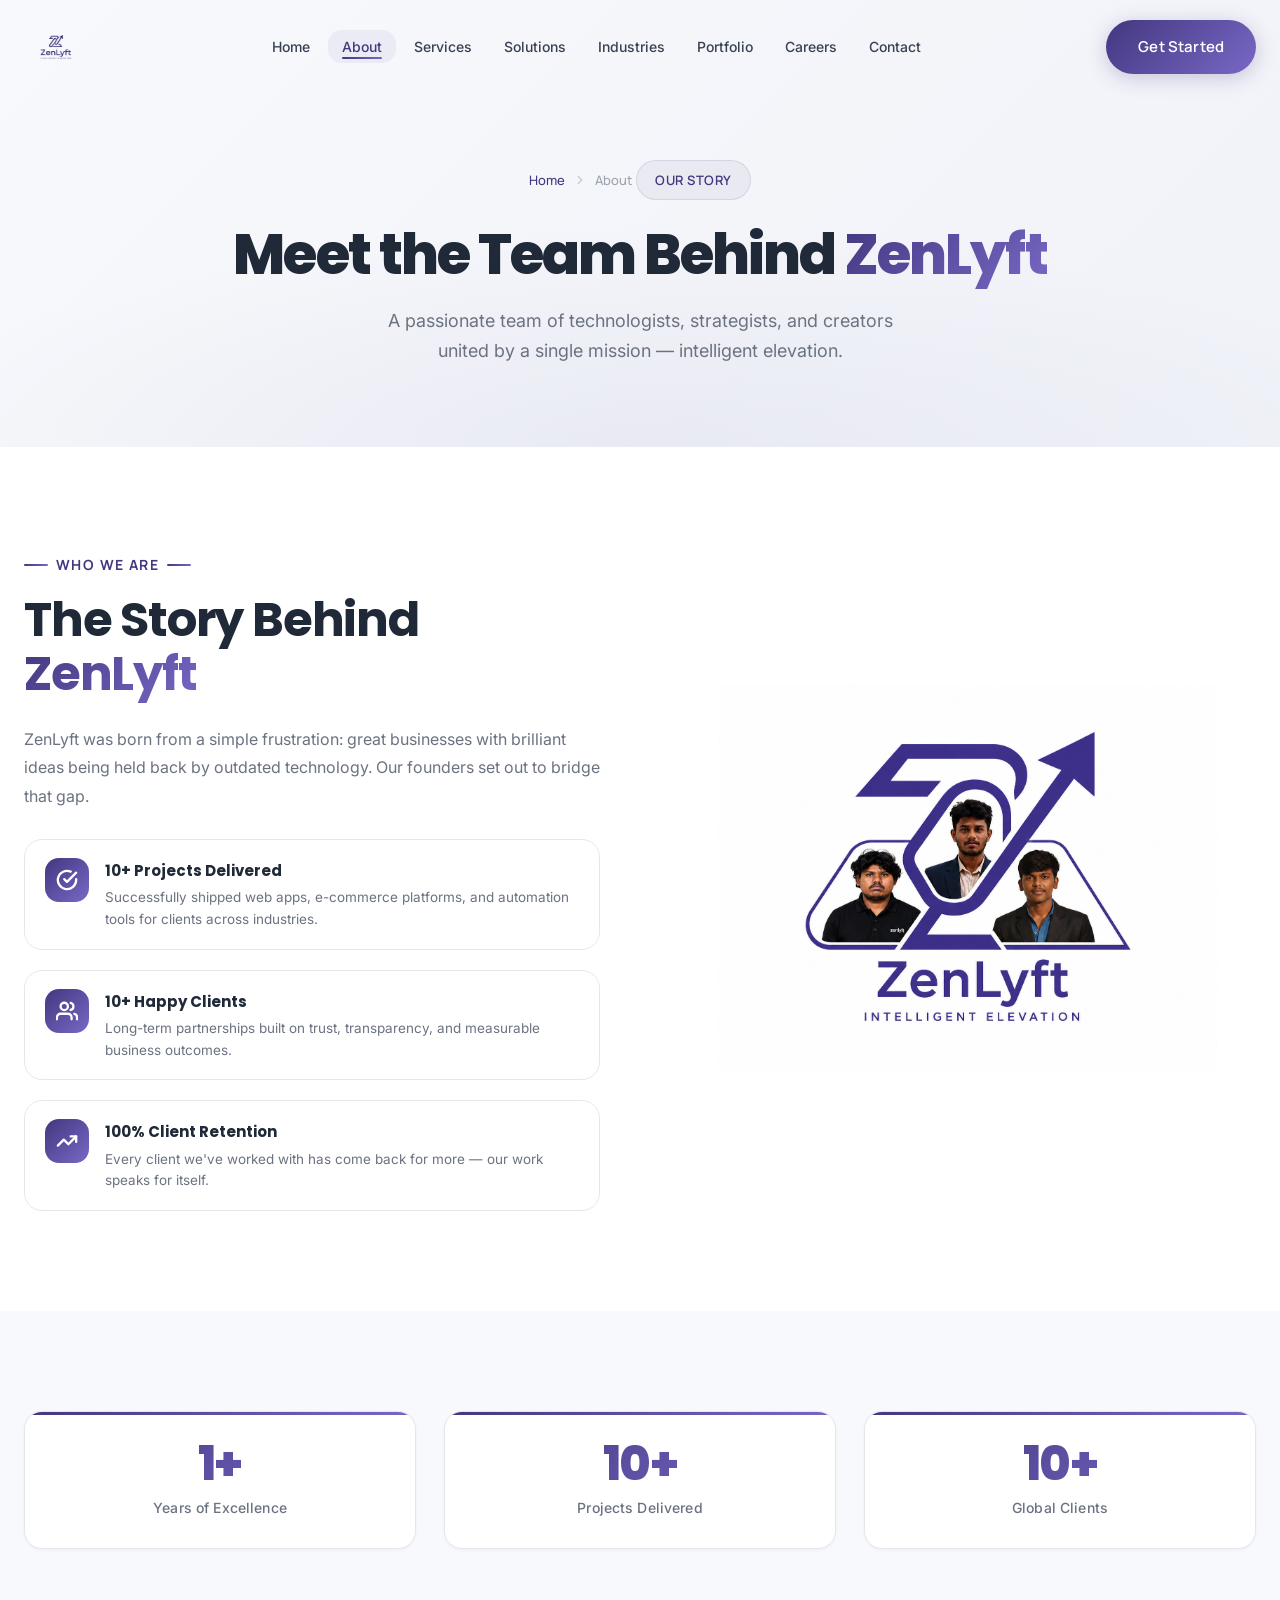
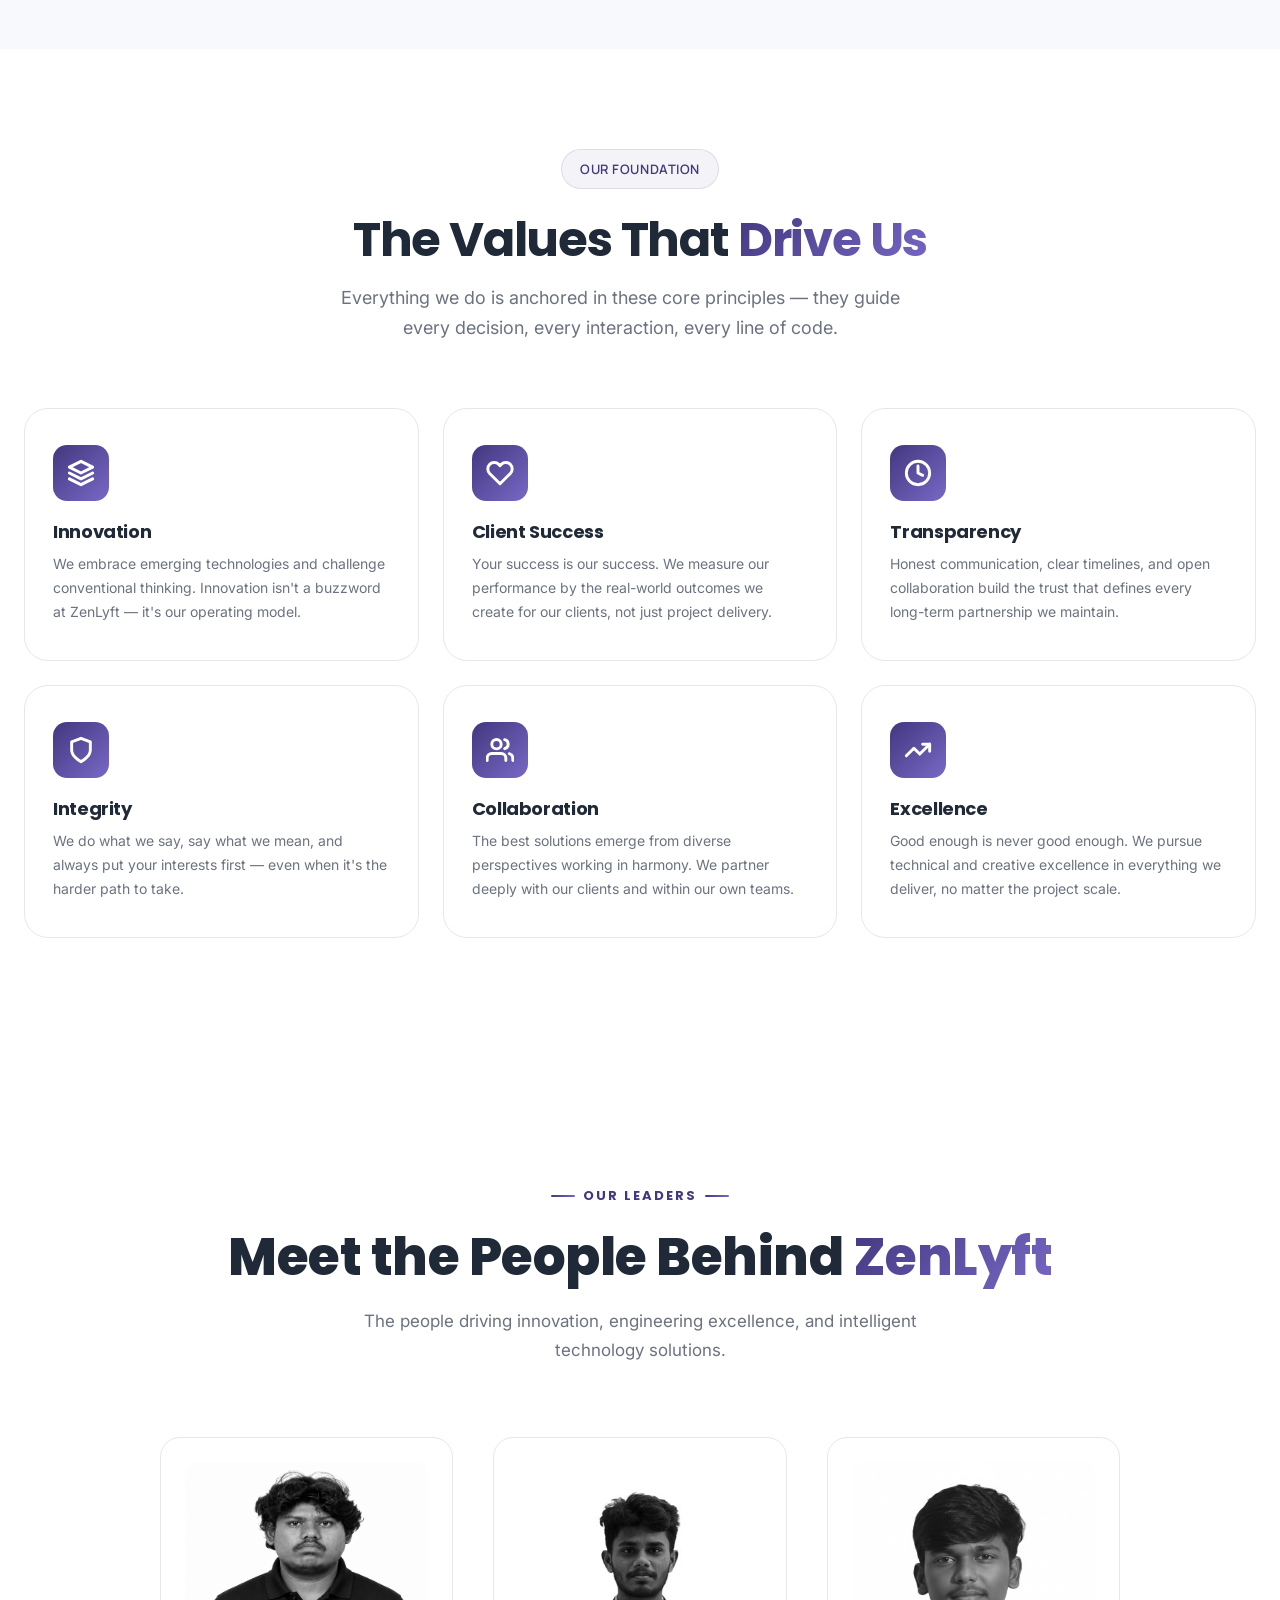
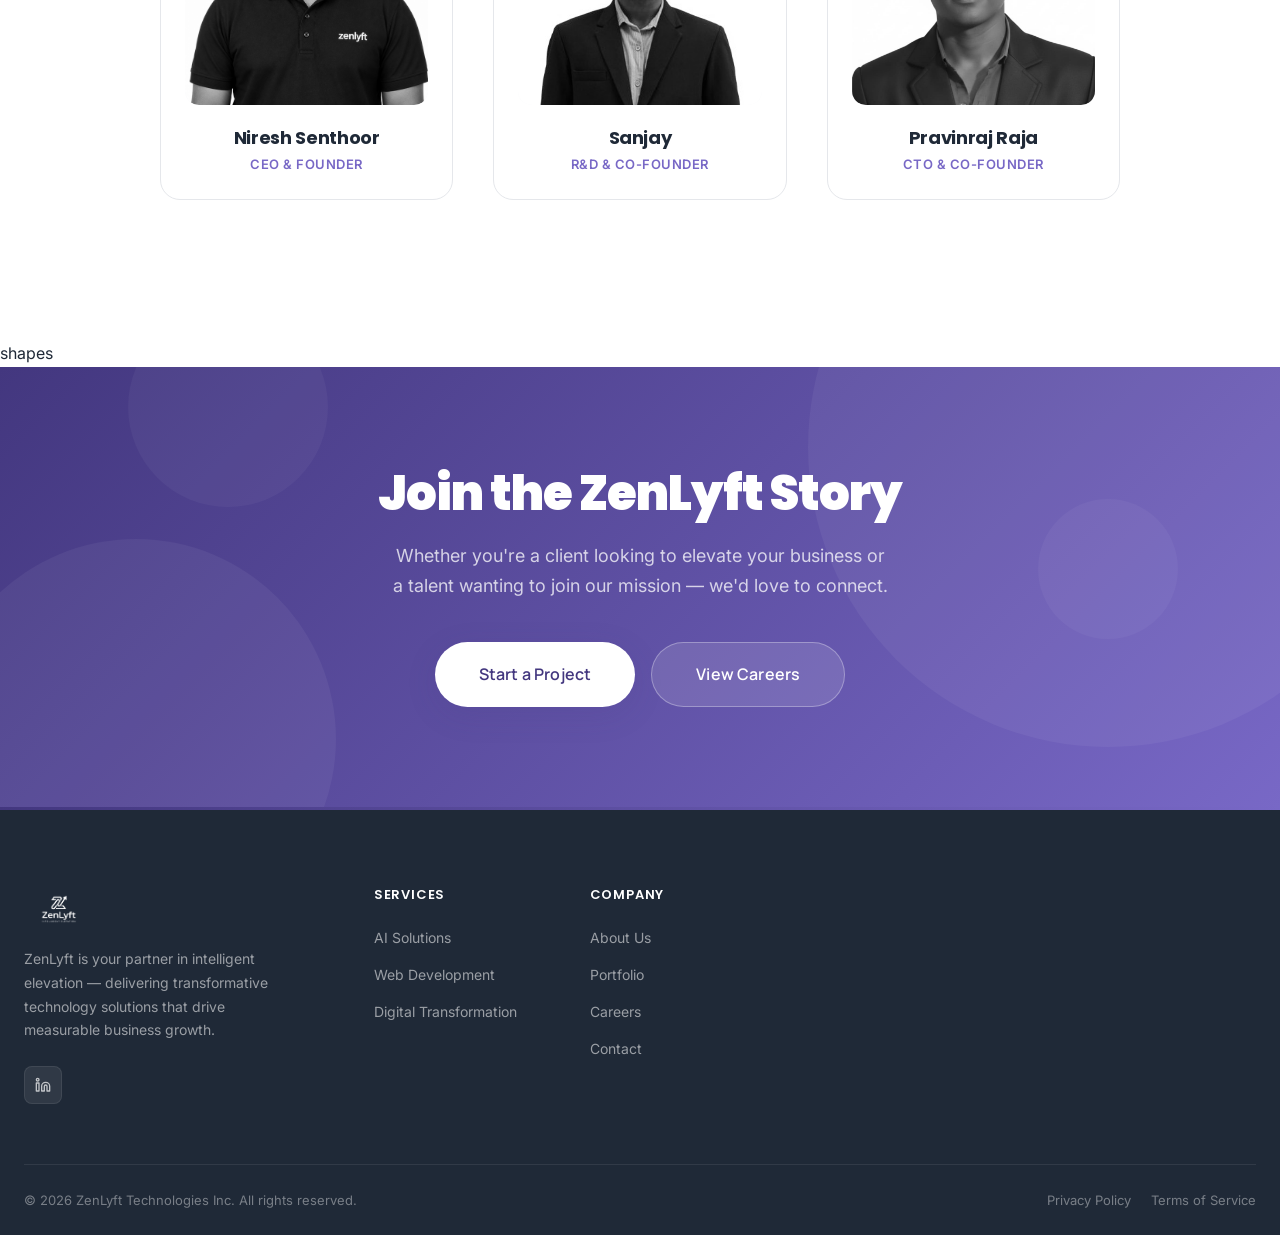
==== about.html @ d51c849a "Add files via upload" ====
<!DOCTYPE html>
<html lang="en">
<head>
  <meta charset="UTF-8" />
  <meta name="viewport" content="width=device-width, initial-scale=1.0" />
  <meta name="description" content="Learn about ZenLyft – our story, mission, vision, values, and the experienced team driving intelligent technology elevation for businesses worldwide." />
  <title>About ZenLyft – Our Story, Mission & Team | Intelligent Elevation</title>
  <link rel="icon" href="assets/logo/zenlyft-logo.png" type="image/png" />
  <link rel="stylesheet" href="css/style.css" />
  <link rel="stylesheet" href="css/animations.css" />
  <link rel="stylesheet" href="css/responsive.css" />
  <style>
    /* --- Leadership Section --- */
    .leadership-section { padding:140px 0; background:#fff; overflow:hidden; }
    .leadership-container { max-width:1400px; margin:0 auto; padding:0 24px; }
    .leadership-header { text-align:center; margin-bottom:72px; }
    .leadership-label { display:inline-flex; align-items:center; gap:8px; font-size:13px; font-weight:700; color:var(--primary); text-transform:uppercase; letter-spacing:2px; margin-bottom:20px; font-family:var(--font-heading); }
    .leadership-label::before,.leadership-label::after { content:''; width:24px; height:1.5px; background:var(--gradient-primary); border-radius:2px; }
    .leadership-title { font-family:var(--font-heading); font-size:clamp(32px,5vw,52px); font-weight:800; color:var(--text-dark); line-height:1.15; margin-bottom:20px; letter-spacing:-0.5px; }
    .leadership-title .gradient-text { background:var(--gradient-primary); -webkit-background-clip:text; -webkit-text-fill-color:transparent; background-clip:text; }
    .leadership-desc { font-size:17px; color:var(--text-light); max-width:580px; margin:0 auto; line-height:1.7; }
    .leaders-grid { display:grid; grid-template-columns:repeat(3,1fr); gap:40px; max-width:960px; margin:0 auto; }
    .leader-card { position:relative; background:#fff; border:1px solid var(--border); border-radius:20px; padding:24px; text-decoration:none; color:inherit; display:block; transition:all 0.35s cubic-bezier(0.25,0.46,0.45,0.94); cursor:pointer; overflow:hidden; opacity:0; transform:translateY(30px); }
    .leader-card.revealed { opacity:1; transform:translateY(0); }
    .leader-card::before { content:''; position:absolute; inset:0; border-radius:20px; background:linear-gradient(135deg,rgba(67,55,127,0.03),rgba(120,104,198,0.03)); opacity:0; transition:opacity 0.35s ease; pointer-events:none; }
    .leader-card:hover { transform:translateY(-8px); border-color:var(--primary); box-shadow:0 8px 32px rgba(67,55,127,0.18); }
    .leader-card:hover::before { opacity:1; }
    .leader-card:focus-visible { outline:2px solid var(--primary); outline-offset:3px; }
    .leader-img-wrap { position:relative; width:100%; aspect-ratio:1; border-radius:14px; overflow:hidden; margin-bottom:20px; background:var(--bg-light); }
    .leader-img { width:100%; height:100%; object-fit:cover; transition:all 0.5s cubic-bezier(0.25,0.46,0.45,0.94); transform:scale(1); opacity:0; filter:grayscale(100%); }
    .leader-card.revealed .leader-img { opacity:1; transform:scale(1); }
    .leader-card:hover .leader-img { transform:scale(1.05); filter:grayscale(0%); }
    .leader-img-wrap.loading::after { content:''; position:absolute; inset:0; background:linear-gradient(90deg,var(--bg-light) 25%,#e8e8f0 50%,var(--bg-light) 75%); background-size:200% 100%; animation:skeleton-shimmer 1.5s infinite; border-radius:14px; }
    @keyframes skeleton-shimmer { 0%{background-position:200% 0;} 100%{background-position:-200% 0;} }
    .leader-img-wrap.loaded::after { display:none; }
    .leader-img-overlay { position:absolute; inset:0; background:linear-gradient(to top,rgba(67,55,127,0.85) 0%,rgba(67,55,127,0.3) 40%,transparent 100%); display:flex; flex-direction:column; align-items:center; justify-content:flex-end; padding:20px; opacity:0; transition:opacity 0.4s ease; border-radius:14px; pointer-events:none; }
    .leader-card:hover .leader-img-overlay { opacity:1; }
    .overlay-text { color:#fff; font-size:13px; font-weight:600; margin-bottom:6px; transform:translateY(8px); transition:transform 0.4s ease; display:flex; align-items:center; gap:6px; }
    .overlay-linkedin { display:flex; align-items:center; gap:6px; color:rgba(255,255,255,0.9); font-size:12px; font-weight:500; transform:translateY(8px); transition:transform 0.4s ease 0.05s; }
    .overlay-linkedin svg { width:16px; height:16px; }
    .leader-card:hover .overlay-text,.leader-card:hover .overlay-linkedin { transform:translateY(0); }
    .leader-info { text-align:center; position:relative; z-index:1; }
    .leader-name { font-family:var(--font-heading); font-size:18px; font-weight:700; color:var(--text-dark); margin-bottom:4px; position:relative; display:inline-block; transition:color 0.35s ease; }
    .leader-name::after { content:''; position:absolute; bottom:-2px; left:50%; transform:translateX(-50%); width:0; height:2px; background:var(--gradient-primary); border-radius:2px; transition:width 0.35s ease; }
    .leader-card:hover .leader-name { color:var(--primary); }
    .leader-card:hover .leader-name::after { width:100%; }
    .leader-position { font-size:13px; font-weight:600; color:var(--accent); margin-bottom:0; text-transform:uppercase; letter-spacing:0.5px; }
    @media(max-width:1024px){ .leadership-section{padding:100px 0;} .leaders-grid{grid-template-columns:repeat(2,1fr); gap:32px;} }
    @media(max-width:640px){ .leadership-section{padding:80px 0;} .leadership-header{margin-bottom:48px;} .leaders-grid{grid-template-columns:1fr; max-width:340px; margin:0 auto; gap:28px;} .leader-card{padding:20px;} .leader-name{font-size:17px;} }
    .values-grid { display:grid; grid-template-columns:repeat(3,1fr); gap:24px; }
    .value-card { background:var(--bg-white); border:1px solid var(--border); border-radius:var(--radius-xl); padding:36px 28px; transition:all var(--transition-base); position:relative; overflow:hidden; }
    .value-card::after { content:''; position:absolute; inset:0; background:var(--gradient-card); opacity:0; transition:opacity var(--transition-base); }
    .value-card:hover { box-shadow:var(--shadow-lg); border-color:rgba(61,58,140,0.15); }
    .value-card:hover::after { opacity:1; }
    .value-icon { width:56px; height:56px; border-radius:var(--radius-md); background:var(--gradient-primary); display:flex; align-items:center; justify-content:center; margin-bottom:20px; position:relative; z-index:1; }
    .value-icon svg { width:28px; height:28px; color:#fff; }
    .value-title { font-family:var(--font-heading); font-size:18px; font-weight:700; color:var(--text-dark); margin-bottom:10px; position:relative; z-index:1; }
    .value-desc { font-size:14px; color:var(--text-light); line-height:1.7; position:relative; z-index:1; }
    @media(max-width:1023px){ .values-grid{grid-template-columns:repeat(2,1fr);} }
    @media(max-width:767px){ .values-grid{grid-template-columns:1fr;} }
    .achievements-list { display:flex; flex-direction:column; gap:20px; margin-top:28px; }
    .achievement-item { display:flex; gap:16px; align-items:flex-start; padding:18px 20px; background:var(--bg-white); border:1px solid var(--border); border-radius:var(--radius-lg); transition:all var(--transition-base); }
    .achievement-item:hover { box-shadow:var(--shadow-md); border-color:rgba(67,55,127,0.12); transform:translateY(-2px); }
    .achievement-icon { width:44px; height:44px; min-width:44px; border-radius:var(--radius-md); background:var(--gradient-primary); display:flex; align-items:center; justify-content:center; }
    .achievement-icon svg { width:22px; height:22px; color:#fff; }
    .achievement-item strong { display:block; font-family:var(--font-heading); font-size:15px; font-weight:700; color:var(--text-dark); margin-bottom:4px; }
    .achievement-item p { font-size:13.5px; color:var(--text-light); line-height:1.6; margin:0; }
  </style>
</head>
<body>
<div class="cursor-glow" aria-hidden="true"></div>
<div id="scroll-progress" aria-hidden="true"></div>
<div id="loader" role="status" aria-label="Loading">
  <img src="assets/logo/zenlyft-logo.png" alt="ZenLyft" class="loader-logo" />
  <div class="loader-bar"><div class="loader-progress"></div></div>
</div>

<!-- Navbar -->
<nav class="navbar" role="navigation" aria-label="Main navigation">
  <div class="container">
    <div class="nav-inner">
      <a href="index.html" class="nav-logo"><img src="assets/logo/zenlyft-logo.png" alt="ZenLyft Logo" /></a>
      <ul class="nav-links">
        <li><a href="index.html">Home</a></li>
        <li><a href="about.html" class="active" aria-current="page">About</a></li>
        <li><a href="services.html">Services</a></li>
        <li><a href="solutions.html">Solutions</a></li>
        <li><a href="industries.html">Industries</a></li>
        <li><a href="portfolio.html">Portfolio</a></li>
        <li><a href="careers.html">Careers</a></li>
        <li><a href="contact.html">Contact</a></li>
      </ul>
      <div class="nav-actions">
        <a href="contact.html" class="btn btn-primary btn-magnetic">Get Started</a>
        <button class="nav-toggle" aria-label="Toggle menu"><span></span><span></span><span></span></button>
      </div>
    </div>
  </div>
</nav>
<div class="nav-overlay"></div>
<nav class="nav-mobile-menu" id="mobile-menu">
  <a href="index.html" class="nav-mobile-link">Home</a>
  <a href="about.html" class="nav-mobile-link active">About</a>
  <a href="services.html" class="nav-mobile-link">Services</a>
  <a href="solutions.html" class="nav-mobile-link">Solutions</a>
  <a href="industries.html" class="nav-mobile-link">Industries</a>
  <a href="portfolio.html" class="nav-mobile-link">Portfolio</a>
  <a href="careers.html" class="nav-mobile-link">Careers</a>
  <a href="contact.html" class="nav-mobile-link">Contact</a>
  <a href="contact.html" class="btn btn-primary w-full nav-mobile-cta">Get Started</a>
</nav>

<!-- Page Hero -->
<section class="page-hero" aria-labelledby="about-hero-title">
  <div class="container">
    <div class="page-hero-content">
      <div class="breadcrumb">
        <a href="index.html">Home</a>
        <svg viewBox="0 0 24 24" fill="none" stroke="currentColor" stroke-width="2.5" stroke-linecap="round" stroke-linejoin="round"><polyline points="9 18 15 12 9 6"/></svg>
        About
      </div>
      <div class="badge reveal">Our Story</div>
      <h1 class="page-hero-title reveal" id="about-hero-title">
        Meet the Team Behind <span class="gradient-text">ZenLyft</span>
      </h1>
      <p class="page-hero-subtitle reveal">
        A passionate team of technologists, strategists, and creators united by a single mission — intelligent elevation.
      </p>
    </div>
  </div>
</section>

<!-- Our Story -->
<section class="section" aria-labelledby="story-title">
  <div class="container">
    <div class="about-grid">
      <div>
        <p class="about-label reveal">Who We Are</p>
        <h2 class="about-title reveal" id="story-title">
          The Story Behind <span class="gradient-text">ZenLyft</span>
        </h2>
        <p class="about-text reveal">ZenLyft was born from a simple frustration: great businesses with brilliant ideas being held back by outdated technology. Our founders set out to bridge that gap.</p>
        <div class="achievements-list reveal">
          <div class="achievement-item">
            <div class="achievement-icon"><svg viewBox="0 0 24 24" fill="none" stroke="currentColor" stroke-width="2.5" stroke-linecap="round" stroke-linejoin="round"><path d="M22 11.08V12a10 10 0 1 1-5.93-9.14"/><polyline points="22 4 12 14.01 9 11.01"/></svg></div>
            <div><strong>10+ Projects Delivered</strong><p>Successfully shipped web apps, e-commerce platforms, and automation tools for clients across industries.</p></div>
          </div>
          <div class="achievement-item">
            <div class="achievement-icon"><svg viewBox="0 0 24 24" fill="none" stroke="currentColor" stroke-width="2.5" stroke-linecap="round" stroke-linejoin="round"><path d="M17 21v-2a4 4 0 0 0-4-4H5a4 4 0 0 0-4 4v2"/><circle cx="9" cy="7" r="4"/><path d="M23 21v-2a4 4 0 0 0-3-3.87"/><path d="M16 3.13a4 4 0 0 1 0 7.75"/></svg></div>
            <div><strong>10+ Happy Clients</strong><p>Long-term partnerships built on trust, transparency, and measurable business outcomes.</p></div>
          </div>
          <div class="achievement-item">
            <div class="achievement-icon"><svg viewBox="0 0 24 24" fill="none" stroke="currentColor" stroke-width="2.5" stroke-linecap="round" stroke-linejoin="round"><polyline points="22 7 13.5 15.5 8.5 10.5 2 17"/><polyline points="16 7 22 7 22 13"/></svg></div>
            <div><strong>100% Client Retention</strong><p>Every client we've worked with has come back for more — our work speaks for itself.</p></div>
          </div>
        </div>
      </div>
      <div class="reveal-right">
        <div class="about-illustration">
          <div style="position:relative;z-index:1;display:flex;flex-direction:columnn;align-items:center;justify-content:center;height:100%;gap:20px;">
            <img src="./assets/logo/image.png" alt="ZenLyft Logo" style="max-width:500px;height:auto;" />
          </div>
        </div>
      </div>
    </div>
  </div>
</section>

<!-- Stats -->
<section class="section section-alt" aria-label="Company statistics">
  <div class="container">
    <div style="display:grid;grid-template-columns:repeat(3,1fr);gap:28px;">
      <div class="stat-card reveal-zoom stagger-1">
        <span class="stat-number" data-counter="1" data-suffix="+">0+</span>
        <p class="stat-label">Years of Excellence</p>
      </div>
      <div class="stat-card reveal-zoom stagger-2">
        <span class="stat-number" data-counter="10" data-suffix="+">0+</span>
        <p class="stat-label">Projects Delivered</p>
      </div>
      <div class="stat-card reveal-zoom stagger-3">
        <span class="stat-number" data-counter="10" data-suffix="+">0+</span>
        <p class="stat-label">Global Clients</p>
      </div>
    </div>
  </div>
</section>

<!-- Values -->
<section class="section" aria-labelledby="values-title">
  <div class="container">
    <div class="section-header">
      <div class="badge reveal">Our Foundation</div>
      <h2 class="section-title reveal" id="values-title">
        The Values That <span class="gradient-text">Drive Us</span>
      </h2>
      <p class="section-subtitle reveal">Everything we do is anchored in these core principles — they guide every decision, every interaction, every line of code.</p>
    </div>
    <div class="values-grid">
      <div class="value-card reveal stagger-1">
        <div class="value-icon"><svg viewBox="0 0 24 24" fill="none" stroke="currentColor" stroke-width="2.5" stroke-linecap="round" stroke-linejoin="round"><path d="M12 2L2 7l10 5 10-5-10-5z"/><path d="M2 17l10 5 10-5"/><path d="M2 12l10 5 10-5"/></svg></div>
        <h3 class="value-title">Innovation</h3>
        <p class="value-desc">We embrace emerging technologies and challenge conventional thinking. Innovation isn't a buzzword at ZenLyft — it's our operating model.</p>
      </div>
      <div class="value-card reveal stagger-2">
        <div class="value-icon"><svg viewBox="0 0 24 24" fill="none" stroke="currentColor" stroke-width="2.5" stroke-linecap="round" stroke-linejoin="round"><path d="M20.84 4.61a5.5 5.5 0 0 0-7.78 0L12 5.67l-1.06-1.06a5.5 5.5 0 0 0-7.78 7.78l1.06 1.06L12 21.23l7.78-7.78 1.06-1.06a5.5 5.5 0 0 0 0-7.78z"/></svg></div>
        <h3 class="value-title">Client Success</h3>
        <p class="value-desc">Your success is our success. We measure our performance by the real-world outcomes we create for our clients, not just project delivery.</p>
      </div>
      <div class="value-card reveal stagger-3">
        <div class="value-icon"><svg viewBox="0 0 24 24" fill="none" stroke="currentColor" stroke-width="2.5" stroke-linecap="round" stroke-linejoin="round"><circle cx="12" cy="12" r="10"/><polyline points="12 6 12 12 16 14"/></svg></div>
        <h3 class="value-title">Transparency</h3>
        <p class="value-desc">Honest communication, clear timelines, and open collaboration build the trust that defines every long-term partnership we maintain.</p>
      </div>
      <div class="value-card reveal stagger-4">
        <div class="value-icon"><svg viewBox="0 0 24 24" fill="none" stroke="currentColor" stroke-width="2.5" stroke-linecap="round" stroke-linejoin="round"><path d="M12 22s8-4 8-10V5l-8-3-8 3v7c0 6 8 10 8 10z"/></svg></div>
        <h3 class="value-title">Integrity</h3>
        <p class="value-desc">We do what we say, say what we mean, and always put your interests first — even when it's the harder path to take.</p>
      </div>
      <div class="value-card reveal stagger-5">
        <div class="value-icon"><svg viewBox="0 0 24 24" fill="none" stroke="currentColor" stroke-width="2.5" stroke-linecap="round" stroke-linejoin="round"><path d="M17 21v-2a4 4 0 0 0-4-4H5a4 4 0 0 0-4 4v2"/><circle cx="9" cy="7" r="4"/><path d="M23 21v-2a4 4 0 0 0-3-3.87"/><path d="M16 3.13a4 4 0 0 1 0 7.75"/></svg></div>
        <h3 class="value-title">Collaboration</h3>
        <p class="value-desc">The best solutions emerge from diverse perspectives working in harmony. We partner deeply with our clients and within our own teams.</p>
      </div>
      <div class="value-card reveal stagger-6">
        <div class="value-icon"><svg viewBox="0 0 24 24" fill="none" stroke="currentColor" stroke-width="2.5" stroke-linecap="round" stroke-linejoin="round"><polyline points="22 7 13.5 15.5 8.5 10.5 2 17"/><polyline points="16 7 22 7 22 13"/></svg></div>
        <h3 class="value-title">Excellence</h3>
        <p class="value-desc">Good enough is never good enough. We pursue technical and creative excellence in everything we deliver, no matter the project scale.</p>
      </div>
    </div>
  </div>
</section>

<!-- Leadership -->
<section class="leadership-section" aria-labelledby="leadership-title">
  <div class="leadership-container">
    <div class="leadership-header">
      <p class="leadership-label">Our Leaders</p>
      <h2 class="leadership-title" id="leadership-title">
        Meet the People Behind <span class="gradient-text">ZenLyft</span>
      </h2>
      <p class="leadership-desc">
        The people driving innovation, engineering excellence, and intelligent technology solutions.
      </p>
    </div>
    <div class="leaders-grid" id="leadersGrid"></div>
  </div>
</section>

<!-- CTA -->
shapes<section class="section cta-section" aria-labelledby="about-cta">
  <div class="cta-"><div class="cta-shape cta-shape-1"></div><div class="cta-shape cta-shape-2"></div></div>
  <div class="container">
    <div class="cta-content">
      <h2 class="cta-title reveal" id="about-cta">Join the ZenLyft Story</h2>
      <p class="cta-subtitle reveal">Whether you're a client looking to elevate your business or a talent wanting to join our mission — we'd love to connect.</p>
      <div style="display:flex;gap:16px;justify-content:center;flex-wrap:wrap;">
        <a href="contact.html" class="btn btn-white btn-lg btn-magnetic reveal">Start a Project</a>
        <a href="careers.html" class="btn btn-lg reveal" style="background:rgba(255,255,255,0.12);color:#fff;border:1.5px solid rgba(255,255,255,0.3);">View Careers</a>
      </div>
    </div>
  </div>
</section>

<!-- Footer -->
<footer class="footer">
  <div class="container">
    <div class="footer-grid">
      <div class="footer-brand">
        <img src="./assets/logo/zenlyft-logo.png" alt="ZenLyft" class="footer-logo-img" />
        <p>ZenLyft is your partner in intelligent elevation — delivering transformative technology solutions that drive measurable business growth.</p>
        <div class="footer-social">
          <a href="#" class="social-link" aria-label="LinkedIn"><svg viewBox="0 0 24 24" fill="none" stroke="currentColor" stroke-width="2" stroke-linecap="round" stroke-linejoin="round"><path d="M16 8a6 6 0 0 1 6 6v7h-4v-7a2 2 0 0 0-2-2 2 2 0 0 0-2 2v7h-4v-7a6 6 0 0 1 6-6z"/><rect x="2" y="9" width="4" height="12"/><circle cx="4" cy="4" r="2"/></svg></a>
        </div>
      </div>
      <div>
        <h4 class="footer-col-title">Services</h4>
        <ul class="footer-links">
          <li><a href="services.html#ai">AI Solutions</a></li>
          <li><a href="services.html#web">Web Development</a></li>
          <li><a href="services.html#transform">Digital Transformation</a></li>
        </ul>
      </div>
      <div>
        <h4 class="footer-col-title">Company</h4>
        <ul class="footer-links">
          <li><a href="about.html">About Us</a></li>
          <li><a href="portfolio.html">Portfolio</a></li>
          <li><a href="careers.html">Careers</a></li>
          <li><a href="contact.html">Contact</a></li>
        </ul>
      </div>
    </div>
    <div class="footer-bottom">
      <p class="footer-copy">© 2026 ZenLyft Technologies Inc. All rights reserved.</p>
      <div class="footer-bottom-links"><a href="#">Privacy Policy</a><a href="#">Terms of Service</a></div>
    </div>
  </div>
</footer>
<button id="back-to-top" aria-label="Back to top"><svg viewBox="0 0 24 24" fill="none" stroke="currentColor" stroke-width="2.5" stroke-linecap="round" stroke-linejoin="round"><polyline points="18 15 12 9 6 15"/></svg></button>
<script src="js/counters.js" defer></script>
<script src="js/animations.js" defer></script>
<script src="js/main.js" defer></script>
<script>
(function() {
  'use strict';
  var leaders = [
    { name:"Niresh Senthoor", position:"CEO & Founder", image:"./assets/logo/NireshSenthoor.jpeg", linkedin:"https://www.linkedin.com/in/niresh-senthoor/" },
    { name:"Sanjay", position:"R&D & Co-Founder", image:"./assets/logo/sanjay.jpeg", linkedin:"https://www.linkedin.com/in/sanjay-s-018-code/" },
    { name:"Pravinraj Raja", position:"CTO & Co-Founder", image:"./assets/logo/pravinraj.jpeg", linkedin:"https://www.linkedin.com/in/pravinrajraja/" }
  ];
  var linkedinSVG = '<svg viewBox="0 0 24 24" fill="none" stroke="currentColor" stroke-width="2" stroke-linecap="round" stroke-linejoin="round"><path d="M16 8a6 6 0 0 1 6 6v7h-4v-7a2 2 0 0 0-2-2 2 2 0 0 0-2 2v7h-4v-7a6 6 0 0 1 6-6z"/><rect x="2" y="9" width="4" height="12"/><circle cx="4" cy="4" r="2"/></svg>';
  var emailSVG = '<svg viewBox="0 0 24 24" fill="none" stroke="currentColor" stroke-width="2" stroke-linecap="round" stroke-linejoin="round"><path d="M4 4h16c1.1 0 2 .9 2 2v12c0 1.1-.9 2-2 2H4c-1.1 0-2-.9-2-2V6c0-1.1.9-2 2-2z"/><polyline points="22,6 12,13 2,6"/></svg>';
  var arrowSVG = '<svg viewBox="0 0 24 24" fill="none" stroke="currentColor" stroke-width="2.5" stroke-linecap="round" stroke-linejoin="round" width="14" height="14"><line x1="5" y1="12" x2="19" y2="12"/><polyline points="12 5 19 12 12 19"/></svg>';
  var grid = document.getElementById('leadersGrid');
  leaders.forEach(function(l, i) {
    var card = document.createElement('a');
    card.className = 'leader-card';
    card.href = l.linkedin;
    card.target = '_blank';
    card.rel = 'noopener noreferrer';
    card.setAttribute('aria-label', 'View ' + l.name + "'s LinkedIn profile");
    card.style.transitionDelay = (i * 100) + 'ms';
    card.innerHTML = '<div class="leader-img-wrap loading"><img class="leader-img" src="' + l.image + '" alt="' + l.name + ' - ' + l.position + '" loading="lazy" onload="this.parentElement.classList.remove(\'loading\');this.parentElement.classList.add(\'loaded\');" onerror="this.src=\'data:image/svg+xml,%3Csvg xmlns=%27http://www.w3.org/2000/svg%27 width=%27400%27 height=%27400%27 viewBox=%270 0 400 400%27%3E%3Crect width=%27400%27 height=%27400%27 fill=%27%23ECECEC%27/%3E%3Ctext x=%27200%27 y=%27210%27 text-anchor=%27middle%27 font-family=%27Arial%27 font-size=%2748%27 fill=%27%2343377F%27 font-weight=%27bold%27%3E' + l.name.charAt(0) + '%3C/text%3E%3C/svg%3E\';this.parentElement.classList.remove(\'loading\');this.parentElement.classList.add(\'loaded\');"/><div class="leader-img-overlay"><span class="overlay-text">View Profile ' + arrowSVG + '</span><span class="overlay-linkedin">' + linkedinSVG + ' LinkedIn</span></div></div><div class="leader-info"><h3 class="leader-name">' + l.name + '</h3><p class="leader-position">' + l.position + '</p></div>';
    grid.appendChild(card);
  });
  if ('IntersectionObserver' in window) {
    var obs = new IntersectionObserver(function(entries) {
      entries.forEach(function(e) { if (e.isIntersecting) { e.target.classList.add('revealed'); obs.unobserve(e.target); } });
    }, { threshold: 0.15, rootMargin: '0px 0px -40px 0px' });
    document.querySelectorAll('.leader-card').forEach(function(c) { obs.observe(c); });
  } else {
    document.querySelectorAll('.leader-card').forEach(function(c) { c.classList.add('revealed'); });
  }
  document.querySelectorAll('.leader-card').forEach(function(card) {
    card.addEventListener('mousemove', function(e) {
      var rect = this.getBoundingClientRect();
      var x = (e.clientX - rect.left) / rect.width - 0.5;
      var y = (e.clientY - rect.top) / rect.height - 0.5;
      var img = this.querySelector('.leader-img');
      if (img) img.style.transform = 'scale(1.05) translate(' + (x * 6) + 'px, ' + (y * 6) + 'px)';
    });
    card.addEventListener('mouseleave', function() {
      var img = this.querySelector('.leader-img');
      if (img) img.style.transform = 'scale(1)';
    });
  });
})();
</script>
</body>
</html>
---- css/style.css ----
/* ==============================================
   ZenLyft - Core Stylesheet
   Intelligent Elevation
   ============================================== */

/* --- Google Fonts Import --- */
@import url('https://fonts.googleapis.com/css2?family=Poppins:wght@300;400;500;600;700;800;900&family=Inter:wght@300;400;500;600;700&family=Manrope:wght@400;500;600;700;800&display=swap');

/* --- CSS Variables --- */
:root {
  /* Brand Colors */
  --primary: #43377F;
  --primary-hover: #5B4AA2;
  --primary-dark: #332A63;
  --primary-light: #5B4AA2;
  --secondary: #5B4AA2;
  --accent: #7868C6;
  --accent-light: #A99AE8;

  /* Backgrounds */
  --bg-white: #FFFFFF;
  --bg-light: #F8F9FC;
  --bg-lighter: #F0F2F8;
  --bg-card: #FAFBFD;

  /* Text */
  --text-dark: #1F2937;
  --text-medium: #374151;
  --text-light: #6B7280;
  --text-muted: #9CA3AF;

  /* Borders */
  --border: #E5E7EB;
  --border-light: #F3F4F6;

  /* Gradients */
  --gradient-primary: linear-gradient(135deg, #43377F 0%, #7868C6 100%);
  --gradient-secondary: linear-gradient(135deg, #5B4AA2 0%, #A99AE8 100%);
  --gradient-hero: linear-gradient(135deg, #43377F 0%, #5B4AA2 50%, #7868C6 100%);
  --gradient-subtle: linear-gradient(135deg, #F8F9FC 0%, #F0F2F8 100%);
  --gradient-card: linear-gradient(135deg, rgba(67,55,127,0.05) 0%, rgba(120,104,198,0.08) 100%);

  /* Shadows */
  --shadow-xs: 0 1px 3px rgba(67,55,127,0.06);
  --shadow-sm: 0 4px 16px rgba(67,55,127,0.08);
  --shadow-md: 0 8px 32px rgba(67,55,127,0.12);
  --shadow-lg: 0 16px 48px rgba(67,55,127,0.16);
  --shadow-xl: 0 24px 64px rgba(67,55,127,0.2);
  --shadow-glow: 0 0 30px rgba(120,104,198,0.25);
  --shadow-card-hover: 0 20px 60px rgba(67,55,127,0.18);

  /* Typography */
  --font-heading: 'Poppins', sans-serif;
  --font-body: 'Inter', sans-serif;
  --font-button: 'Manrope', sans-serif;

  /* Sizes - Premium SaaS Hierarchy */
  --hero-heading: clamp(48px, 6vw, 64px);
  --h1: clamp(40px, 5vw, 56px);
  --h2: clamp(36px, 4vw, 48px);
  --h3: clamp(28px, 3vw, 36px);
  --h4: clamp(22px, 2.5vw, 28px);
  --h5: 20px;
  --body-lg: 18px;
  --body: 16px;
  --body-sm: 14px;
  --caption: 12px;
  --label: 13px;

  /* Spacing */
  --section-py: 100px;
  --container-max: 1280px;
  --container-pad: 24px;

  /* Border Radius */
  --radius-sm: 8px;
  --radius-md: 14px;
  --radius-lg: 18px;
  --radius-xl: 24px;
  --radius-2xl: 32px;
  --radius-full: 9999px;

  /* Transitions */
  --transition-fast: 0.2s ease;
  --transition-base: 0.3s ease;
  --transition-slow: 0.5s ease;
  --transition-spring: 0.4s cubic-bezier(0.34, 1.56, 0.64, 1);

  /* Z-Index */
  --z-loader: 9999;
  --z-navbar: 1000;
  --z-modal: 500;
  --z-overlay: 400;
  --z-dropdown: 300;
}

/* --- Reset & Base --- */
*, *::before, *::after {
  box-sizing: border-box;
  margin: 0;
  padding: 0;
}

html {
  scroll-behavior: smooth;
  font-size: 16px;
  overflow-x: hidden;
}

body {
  font-family: var(--font-body);
  font-size: var(--body);
  color: var(--text-dark);
  background-color: var(--bg-white);
  line-height: 1.7;
  overflow-x: hidden;
  -webkit-font-smoothing: antialiased;
  -moz-osx-font-smoothing: grayscale;
}

img {
  max-width: 100%;
  height: auto;
  display: block;
}

a {
  text-decoration: none;
  color: inherit;
  transition: var(--transition-base);
}

ul, ol {
  list-style: none;
}

button {
  cursor: pointer;
  border: none;
  background: none;
  font-family: var(--font-button);
}

input, textarea, select {
  font-family: var(--font-body);
}

/* --- Loading Screen --- */
#loader {
  position: fixed;
  inset: 0;
  background: var(--bg-white);
  display: flex;
  align-items: center;
  justify-content: center;
  flex-direction: column;
  gap: 24px;
  z-index: var(--z-loader);
  transition: opacity 0.6s ease, visibility 0.6s ease;
}

#loader.hidden {
  opacity: 0;
  visibility: hidden;
  pointer-events: none;
}

.loader-logo {
  width: 120px;
  animation: loaderPulse 1.5s ease-in-out infinite;
}

.loader-bar {
  width: 200px;
  height: 3px;
  background: var(--border);
  border-radius: var(--radius-full);
  overflow: hidden;
}

.loader-progress {
  height: 100%;
  background: var(--gradient-primary);
  border-radius: var(--radius-full);
  animation: loaderFill 2s ease forwards;
}

/* --- Scroll Progress Bar --- */
#scroll-progress {
  position: fixed;
  top: 0;
  left: 0;
  height: 3px;
  background: var(--gradient-primary);
  z-index: calc(var(--z-navbar) + 1);
  transition: width 0.1s linear;
  border-radius: 0 var(--radius-full) var(--radius-full) 0;
  width: 0%;
}

/* --- Custom Cursor --- */
.cursor-glow {
  position: fixed;
  width: 300px;
  height: 300px;
  border-radius: 50%;
  background: radial-gradient(circle, rgba(124,111,224,0.08) 0%, transparent 70%);
  pointer-events: none;
  z-index: 0;
  transition: transform 0.1s ease;
  transform: translate(-50%, -50%);
}

/* --- Container --- */
.container {
  max-width: var(--container-max);
  margin: 0 auto;
  padding: 0 var(--container-pad);
}

/* --- Section Wrapper --- */
.section {
  padding: var(--section-py) 0;
  position: relative;
}

.section-alt {
  background: var(--bg-light);
}

.section-header {
  text-align: center;
  max-width: 640px;
  margin: 0 auto 64px;
}

/* --- Typography --- */
h1, h2, h3, h4, h5, h6 {
  font-family: var(--font-heading);
  font-weight: 700;
  line-height: 1.15;
  color: var(--text-dark);
  letter-spacing: -0.02em;
}

h1, .h1 {
  font-size: var(--h1);
  font-weight: 800;
  letter-spacing: -0.03em;
  line-height: 1.1;
}

h2, .h2 {
  font-size: var(--h2);
  font-weight: 700;
  letter-spacing: -0.025em;
  line-height: 1.12;
}

h3, .h3 {
  font-size: var(--h3);
  font-weight: 700;
  letter-spacing: -0.02em;
  line-height: 1.2;
}

h4, .h4 {
  font-size: var(--h4);
  font-weight: 600;
  letter-spacing: -0.01em;
  line-height: 1.3;
}

.hero-heading {
  font-size: var(--hero-heading);
  font-weight: 800;
  letter-spacing: -0.035em;
  line-height: 1.05;
}

.section-title {
  font-size: var(--h2);
  font-weight: 700;
  letter-spacing: -0.025em;
  margin-bottom: 16px;
  color: var(--text-dark);
  line-height: 1.12;
}

.section-subtitle {
  font-size: var(--body-lg);
  color: var(--text-light);
  font-weight: 400;
  line-height: 1.7;
  max-width: 600px;
}

.gradient-text {
  background: var(--gradient-primary);
  -webkit-background-clip: text;
  -webkit-text-fill-color: transparent;
  background-clip: text;
}

/* --- Badge --- */
.badge {
  display: inline-flex;
  align-items: center;
  gap: 8px;
  padding: 8px 18px;
  background: rgba(67,55,127,0.06);
  border: 1px solid rgba(67,55,127,0.12);
  border-radius: var(--radius-full);
  font-family: var(--font-button);
  font-size: var(--label);
  font-weight: 600;
  color: var(--primary);
  margin-bottom: 24px;
  letter-spacing: 0.04em;
  text-transform: uppercase;
}

.badge-dot {
  width: 6px;
  height: 6px;
  border-radius: 50%;
  background: var(--accent);
  animation: badgePulse 2s ease-in-out infinite;
}

/* --- Section Labels --- */
.section-label {
  display: inline-flex;
  align-items: center;
  gap: 8px;
  font-family: var(--font-button);
  font-size: var(--label);
  font-weight: 600;
  color: var(--primary);
  text-transform: uppercase;
  letter-spacing: 0.08em;
  margin-bottom: 16px;
}

.about-label {
  display: inline-flex;
  align-items: center;
  gap: 8px;
  font-family: var(--font-button);
  font-size: var(--label);
  font-weight: 600;
  color: var(--primary);
  text-transform: uppercase;
  letter-spacing: 0.08em;
  margin-bottom: 16px;
}

.about-label::before,
.about-label::after {
  content: '';
  width: 24px;
  height: 1.5px;
  background: var(--gradient-primary);
  border-radius: 2px;
}

/* --- Buttons --- */
.btn {
  display: inline-flex;
  align-items: center;
  justify-content: center;
  gap: 8px;
  padding: 14px 32px;
  border-radius: var(--radius-full);
  font-family: var(--font-button);
  font-size: 15px;
  font-weight: 600;
  letter-spacing: 0.01em;
  transition: all var(--transition-spring);
  position: relative;
  overflow: hidden;
  cursor: pointer;
  white-space: nowrap;
}

.btn::after {
  content: '';
  position: absolute;
  inset: 0;
  background: rgba(255,255,255,0);
  transition: background var(--transition-fast);
}

.btn:hover::after {
  background: rgba(255,255,255,0.08);
}

.btn-primary {
  background: var(--gradient-primary);
  color: #fff;
  box-shadow: 0 4px 20px rgba(67,55,127,0.25);
}

.btn-primary:hover {
  background: linear-gradient(135deg, #5B4AA2 0%, #7868C6 100%);
  transform: translateY(-2px);
  box-shadow: 0 8px 32px rgba(67,55,127,0.35);
}

.btn-primary:active {
  transform: translateY(0);
}

.btn-outline {
  background: transparent;
  color: var(--primary);
  border: 2px solid var(--primary);
}

.btn-outline:hover {
  background: var(--primary);
  color: #fff;
  transform: translateY(-2px);
  box-shadow: var(--shadow-md);
}

.btn-ghost {
  background: rgba(61,58,140,0.06);
  color: var(--primary);
}

.btn-ghost:hover {
  background: rgba(61,58,140,0.12);
  transform: translateY(-2px);
}

.btn-white {
  background: #fff;
  color: var(--primary);
  box-shadow: var(--shadow-md);
}

.btn-white:hover {
  transform: translateY(-2px);
  box-shadow: var(--shadow-lg);
}

.btn-lg {
  padding: 18px 44px;
  font-size: 16px;
}

.btn-sm {
  padding: 10px 22px;
  font-size: 13px;
}

/* Ripple effect */
.btn-ripple {
  position: absolute;
  border-radius: 50%;
  background: rgba(255,255,255,0.3);
  transform: scale(0);
  animation: rippleEffect 0.6s linear;
  pointer-events: none;
}

/* --- Navbar --- */
.navbar {
  position: fixed;
  top: 0;
  left: 0;
  right: 0;
  z-index: var(--z-navbar);
  padding: 20px 0;
  transition: all var(--transition-base);
}

.navbar.scrolled {
  background: rgba(255,255,255,0.95);
  backdrop-filter: blur(20px);
  -webkit-backdrop-filter: blur(20px);
  box-shadow: var(--shadow-sm);
  padding: 12px 0;
}

.nav-inner {
  display: flex;
  align-items: center;
  justify-content: space-between;
  gap: 24px;
}

.nav-logo {
  display: flex;
  align-items: center;
  gap: 10px;
  text-decoration: none;
}

.nav-logo img {
  height: 40px;
  width: auto;
}

.nav-logo-text {
  font-family: var(--font-heading);
  font-weight: 800;
  font-size: 22px;
  color: var(--primary);
  letter-spacing: -0.5px;
}

.nav-links {
  display: flex;
  align-items: center;
  gap: 4px;
  list-style: none;
}

.nav-links a {
  position: relative;
  padding: 8px 14px;
  font-family: var(--font-body);
  font-size: var(--body-sm);
  font-weight: 500;
  color: var(--text-medium);
  border-radius: var(--radius-md);
  transition: all var(--transition-fast);
}

.nav-links a::after {
  content: '';
  position: absolute;
  bottom: 4px;
  left: 14px;
  right: 14px;
  height: 2px;
  background: var(--gradient-primary);
  border-radius: var(--radius-full);
  transform: scaleX(0);
  transition: transform var(--transition-base);
  transform-origin: center;
}

.nav-links a:hover,
.nav-links a.active {
  color: var(--primary);
  background: rgba(61,58,140,0.06);
}

.nav-links a:hover::after,
.nav-links a.active::after {
  transform: scaleX(1);
}

.nav-actions {
  display: flex;
  align-items: center;
  gap: 12px;
}

/* Mobile Menu Toggle */
.nav-toggle {
  display: none;
  flex-direction: column;
  gap: 5px;
  cursor: pointer;
  padding: 8px;
  border-radius: var(--radius-sm);
  transition: background var(--transition-fast);
}

.nav-toggle:hover {
  background: var(--bg-light);
}

.nav-toggle span {
  display: block;
  width: 24px;
  height: 2px;
  background: var(--text-dark);
  border-radius: var(--radius-full);
  transition: all var(--transition-base);
}

.nav-toggle.active span:nth-child(1) {
  transform: translateY(7px) rotate(45deg);
}

.nav-toggle.active span:nth-child(2) {
  opacity: 0;
  transform: scaleX(0);
}

.nav-toggle.active span:nth-child(3) {
  transform: translateY(-7px) rotate(-45deg);
}

/* Mobile Menu & Overlay (Hidden by default on desktop) */
.nav-mobile-menu {
  display: none;
}

.nav-overlay {
  position: fixed;
  inset: 0;
  background: rgba(26,26,46,0.4);
  backdrop-filter: blur(4px);
  -webkit-backdrop-filter: blur(4px);
  z-index: calc(var(--z-navbar) - 2);
  opacity: 0;
  pointer-events: none;
  transition: opacity var(--transition-base);
  display: none;
}

.nav-overlay.open {
  display: block;
  opacity: 1;
  pointer-events: all;
}

/* --- Hero Section --- */
.hero {
  min-height: 100vh;
  display: flex;
  align-items: center;
  padding: 120px 0 80px;
  position: relative;
  overflow: hidden;
  background: var(--bg-white);
}

.hero-bg {
  position: absolute;
  inset: 0;
  pointer-events: none;
  z-index: 0;
}

.hero-blob {
  position: absolute;
  border-radius: 50%;
  filter: blur(80px);
  opacity: 0.12;
}

.hero-blob-1 {
  width: 600px;
  height: 600px;
  background: var(--primary);
  top: -200px;
  right: -100px;
  animation: blobFloat 8s ease-in-out infinite;
}

.hero-blob-2 {
  width: 400px;
  height: 400px;
  background: var(--accent);
  bottom: -100px;
  left: -100px;
  animation: blobFloat 10s ease-in-out infinite reverse;
}

.hero-blob-3 {
  width: 300px;
  height: 300px;
  background: var(--secondary);
  top: 50%;
  left: 40%;
  animation: blobFloat 12s ease-in-out infinite;
}

#particles-canvas {
  position: absolute;
  inset: 0;
  z-index: 1;
  pointer-events: none;
}

.hero-content {
  position: relative;
  z-index: 2;
  display: grid;
  grid-template-columns: 1fr 1fr;
  gap: 80px;
  align-items: center;
}

.hero-left {
  max-width: 600px;
}

.hero-heading {
  font-size: var(--hero-heading);
  font-weight: 800;
  line-height: 1.05;
  letter-spacing: -0.035em;
  margin-bottom: 24px;
  color: var(--text-dark);
}

.hero-description {
  font-size: var(--body-lg);
  color: var(--text-light);
  margin-bottom: 40px;
  max-width: 520px;
  line-height: 1.7;
  font-weight: 400;
}

.hero-actions {
  display: flex;
  align-items: center;
  gap: 16px;
  flex-wrap: wrap;
}

.hero-stats {
  display: flex;
  gap: 40px;
  margin-top: 60px;
  padding-top: 40px;
  border-top: 1px solid var(--border);
}

.hero-stat-num {
  font-family: var(--font-heading);
  font-size: 28px;
  font-weight: 800;
  color: var(--primary);
  line-height: 1;
}

.hero-stat-label {
  font-size: var(--body-sm);
  color: var(--text-light);
  margin-top: 4px;
}

/* --- Hero Illustration --- */
.hero-right {
  position: relative;
  display: flex;
  align-items: center;
  justify-content: center;
}

.hero-illustration {
  position: relative;
  width: 100%;
  max-width: 520px;
  aspect-ratio: 1;
}

.hero-center-icon {
  position: absolute;
  top: 50%; left: 50%;
  transform: translate(-50%, -50%);
  width: 80px;
  height: 80px;
  background: #fff;
  border-radius: var(--radius-xl);
  display: flex;
  align-items: center;
  justify-content: center;
  box-shadow: var(--shadow-glow);
  z-index: 5;
  animation: heroIconFloat 4s ease-in-out infinite;
}

.hero-center-icon svg {
  width: 44px;
  height: 44px;
  color: var(--primary);
}

/* Floating Cards */
.hero-float-card {
  position: absolute;
  background: rgba(255,255,255,0.9);
  backdrop-filter: blur(20px);
  border: 1px solid var(--border);
  border-radius: var(--radius-lg);
  padding: 14px 18px;
  display: flex;
  align-items: center;
  gap: 10px;
  box-shadow: var(--shadow-md);
  z-index: 10;
  white-space: nowrap;
}

.hero-float-card-1 {
  top: 10%;
  right: -10%;
  animation: floatCard1 5s ease-in-out infinite;
}

.hero-float-card-2 {
  bottom: 20%;
  right: -8%;
  animation: floatCard2 6s ease-in-out infinite;
}

.hero-float-card-3 {
  bottom: 10%;
  left: -8%;
  animation: floatCard3 4.5s ease-in-out infinite;
}

.hero-float-card-4 {
  top: 18%;
  left: -12%;
  animation: floatCard1 7s ease-in-out infinite reverse;
}

.float-card-icon {
  width: 36px;
  height: 36px;
  border-radius: 10px;
  display: flex;
  align-items: center;
  justify-content: center;
  flex-shrink: 0;
}

.float-card-icon.purple { background: rgba(61,58,140,0.1); }
.float-card-icon.violet { background: rgba(124,111,224,0.1); }
.float-card-icon.green  { background: rgba(34,197,94,0.1); }
.float-card-icon.blue   { background: rgba(59,130,246,0.1); }

.float-card-icon svg {
  width: 20px; height: 20px;
}

.float-card-text strong {
  display: block;
  font-family: var(--font-heading);
  font-size: 13px;
  font-weight: 700;
  color: var(--text-dark);
  line-height: 1.2;
}

.float-card-text span {
  font-size: 11px;
  color: var(--text-light);
}

/* Network Nodes */
.hero-nodes {
  position: absolute;
  inset: 0;
  pointer-events: none;
}

.hero-node {
  position: absolute;
  width: 8px;
  height: 8px;
  border-radius: 50%;
  background: var(--accent);
  opacity: 0.5;
}

.hero-node::after {
  content: '';
  position: absolute;
  inset: -4px;
  border-radius: 50%;
  border: 1px solid var(--accent);
  opacity: 0.3;
  animation: nodePulse 2s ease-in-out infinite;
}

.hero-node:nth-child(1) { top: 20%; left: 15%; animation: nodeFloat 5s ease-in-out infinite; }
.hero-node:nth-child(2) { top: 45%; left: 85%; animation: nodeFloat 7s ease-in-out infinite reverse; }
.hero-node:nth-child(3) { top: 75%; left: 30%; animation: nodeFloat 6s ease-in-out infinite; }
.hero-node:nth-child(4) { top: 30%; left: 60%; animation: nodeFloat 8s ease-in-out infinite reverse; }
.hero-node:nth-child(5) { top: 80%; left: 70%; animation: nodeFloat 5.5s ease-in-out infinite; }

/* Node Lines SVG */
.hero-lines {
  position: absolute;
  inset: 0;
  width: 100%;
  height: 100%;
  pointer-events: none;
  opacity: 0.15;
}

/* --- About Section --- */
.about-grid {
  display: grid;
  grid-template-columns: 1fr 1fr;
  gap: 80px;
  align-items: center;
}

.about-label {
  font-family: var(--font-button);
  font-size: var(--body-sm);
  font-weight: 700;
  color: var(--primary);
  letter-spacing: 0.1em;
  text-transform: uppercase;
  margin-bottom: 16px;
}

.about-title {
  font-size: var(--h2);
  font-weight: 700;
  letter-spacing: -0.025em;
  margin-bottom: 24px;
  line-height: 1.12;
}

.about-text {
  color: var(--text-light);
  margin-bottom: 16px;
  line-height: 1.8;
  font-size: var(--body);
}

.about-values {
  display: flex;
  flex-direction: column;
  gap: 16px;
  margin-top: 32px;
}

.about-value-item {
  display: flex;
  align-items: flex-start;
  gap: 16px;
  padding: 16px;
  background: var(--bg-light);
  border-radius: var(--radius-md);
  border: 1px solid var(--border);
  transition: all var(--transition-base);
}

.about-value-item:hover {
  background: rgba(61,58,140,0.04);
  border-color: rgba(61,58,140,0.15);
  transform: translateX(4px);
}

.about-value-icon {
  width: 40px;
  height: 40px;
  border-radius: var(--radius-sm);
  background: var(--gradient-primary);
  display: flex;
  align-items: center;
  justify-content: center;
  flex-shrink: 0;
}

.about-value-icon svg {
  width: 20px;
  height: 20px;
  color: #fff;
}

.about-value-content strong {
  display: block;
  font-family: var(--font-heading);
  font-weight: 700;
  font-size: 15px;
  color: var(--text-dark);
  margin-bottom: 4px;
}

.about-value-content p {
  font-size: var(--body-sm);
  color: var(--text-light);
  line-height: 1.5;
}

/* --- Stats --- */
.stats-grid {
  display: grid;
  grid-template-columns: repeat(2, 1fr);
  gap: 20px;
  margin-top: 40px;
}

.stat-card {
  background: var(--bg-white);
  border: 1px solid var(--border);
  border-radius: var(--radius-lg);
  padding: 28px;
  text-align: center;
  box-shadow: var(--shadow-xs);
  transition: all var(--transition-base);
  position: relative;
  overflow: hidden;
}

.stat-card::before {
  content: '';
  position: absolute;
  top: 0; left: 0; right: 0;
  height: 3px;
  background: var(--gradient-primary);
}

.stat-card:hover {
  transform: translateY(-4px);
  box-shadow: var(--shadow-md);
}

.stat-number {
  font-family: var(--font-heading);
  font-size: 48px;
  font-weight: 800;
  background: var(--gradient-primary);
  -webkit-background-clip: text;
  -webkit-text-fill-color: transparent;
  background-clip: text;
  line-height: 1;
  display: block;
  letter-spacing: -0.03em;
}

.stat-label {
  font-size: var(--body-sm);
  color: var(--text-light);
  margin-top: 8px;
  font-weight: 500;
  letter-spacing: 0.01em;
}

/* About Illustration */
.about-right {
  position: relative;
}

.about-illustration {
  position: relative;
  width: 100%;
  aspect-ratio: 1;
  max-width: 480px;
  margin: 0 auto;
}

.about-bg-shape {
  position: absolute;
  inset: 0;
  background: var(--gradient-subtle);
  border-radius: 40% 60% 60% 40% / 50% 50% 50% 50%;
  animation: morphShape 8s ease-in-out infinite;
}

/* --- Services Section --- */
.services-grid {
  display: grid;
  grid-template-columns: repeat(4, 1fr);
  gap: 24px;
}

.service-card {
  background: var(--bg-white);
  border: 1px solid var(--border);
  border-radius: var(--radius-xl);
  padding: 32px 28px;
  transition: all var(--transition-spring);
  position: relative;
  overflow: hidden;
  cursor: pointer;
  group: true;
}

.service-card::before {
  content: '';
  position: absolute;
  inset: 0;
  border-radius: var(--radius-xl);
  padding: 1px;
  background: var(--gradient-primary);
  -webkit-mask: linear-gradient(#fff 0 0) content-box, linear-gradient(#fff 0 0);
  -webkit-mask-composite: xor;
  mask-composite: exclude;
  opacity: 0;
  transition: opacity var(--transition-base);
}

.service-card::after {
  content: '';
  position: absolute;
  inset: 0;
  background: var(--gradient-card);
  border-radius: var(--radius-xl);
  opacity: 0;
  transition: opacity var(--transition-base);
}

.service-card:hover {
  transform: translateY(-8px);
  box-shadow: var(--shadow-card-hover);
  border-color: transparent;
}

.service-card:hover::before {
  opacity: 1;
}

.service-card:hover::after {
  opacity: 1;
}

.service-card-inner {
  position: relative;
  z-index: 1;
}

.service-icon {
  width: 56px;
  height: 56px;
  border-radius: var(--radius-md);
  background: var(--gradient-primary);
  display: flex;
  align-items: center;
  justify-content: center;
  margin-bottom: 20px;
  transition: all var(--transition-spring);
  box-shadow: 0 4px 16px rgba(61,58,140,0.2);
}

.service-icon svg {
  width: 28px;
  height: 28px;
  color: #fff;
}

.service-card:hover .service-icon {
  transform: scale(1.1) rotate(-5deg);
  box-shadow: var(--shadow-glow);
}

.service-title {
  font-family: var(--font-heading);
  font-size: 18px;
  font-weight: 700;
  color: var(--text-dark);
  margin-bottom: 10px;
  letter-spacing: -0.01em;
}

.service-desc {
  font-size: var(--body-sm);
  color: var(--text-light);
  line-height: 1.7;
  margin-bottom: 20px;
}

.service-arrow {
  display: inline-flex;
  align-items: center;
  gap: 6px;
  font-family: var(--font-button);
  font-size: var(--label);
  font-weight: 600;
  color: var(--primary);
  transition: gap var(--transition-base);
}

.service-arrow svg {
  width: 16px;
  height: 16px;
  transition: transform var(--transition-base);
}

.service-card:hover .service-arrow {
  gap: 10px;
}

.service-card:hover .service-arrow svg {
  transform: translateX(4px);
}

/* --- Why Choose Section --- */
.features-grid {
  display: grid;
  grid-template-columns: repeat(3, 1fr);
  gap: 28px;
}

.feature-card {
  background: var(--bg-white);
  border: 1px solid var(--border);
  border-radius: var(--radius-xl);
  padding: 36px 32px;
  transition: all var(--transition-spring);
  position: relative;
  overflow: hidden;
}

.feature-card::before {
  content: '';
  position: absolute;
  bottom: 0;
  left: 0;
  right: 0;
  height: 3px;
  background: var(--gradient-primary);
  transform: scaleX(0);
  transition: transform var(--transition-base);
  transform-origin: left;
}

.feature-card:hover {
  transform: translateY(-6px);
  box-shadow: var(--shadow-lg);
  border-color: rgba(61,58,140,0.1);
}

.feature-card:hover::before {
  transform: scaleX(1);
}

.feature-icon-wrap {
  width: 64px;
  height: 64px;
  border-radius: var(--radius-lg);
  background: var(--gradient-subtle);
  display: flex;
  align-items: center;
  justify-content: center;
  margin-bottom: 24px;
  position: relative;
  border: 1px solid var(--border);
}

.feature-icon-wrap svg {
  width: 32px;
  height: 32px;
  color: var(--primary);
}

.feature-title {
  font-family: var(--font-heading);
  font-size: 18px;
  font-weight: 700;
  color: var(--text-dark);
  margin-bottom: 12px;
}

.feature-desc {
  font-size: 14px;
  color: var(--text-light);
  line-height: 1.7;
}

/* --- Industries Section --- */
.industries-grid {
  display: grid;
  grid-template-columns: repeat(4, 1fr);
  gap: 20px;
}

.industry-card {
  background: var(--bg-white);
  border: 1px solid var(--border);
  border-radius: var(--radius-xl);
  padding: 32px 24px;
  text-align: center;
  transition: all var(--transition-spring);
  cursor: pointer;
  position: relative;
  overflow: hidden;
}

.industry-card::before {
  content: '';
  position: absolute;
  inset: 0;
  background: var(--gradient-primary);
  opacity: 0;
  transition: opacity var(--transition-base);
  z-index: 0;
}

.industry-card:hover {
  transform: translateY(-6px);
  box-shadow: var(--shadow-lg);
  border-color: transparent;
}

.industry-card:hover::before {
  opacity: 1;
}

.industry-card-inner {
  position: relative;
  z-index: 1;
  transition: color var(--transition-base);
}

.industry-icon {
  width: 64px;
  height: 64px;
  border-radius: var(--radius-lg);
  background: var(--gradient-subtle);
  border: 1px solid var(--border);
  display: flex;
  align-items: center;
  justify-content: center;
  margin: 0 auto 16px;
  transition: all var(--transition-base);
}

.industry-icon svg {
  width: 32px;
  height: 32px;
  color: var(--primary);
  transition: color var(--transition-base);
}

.industry-card:hover .industry-icon {
  background: rgba(255,255,255,0.2);
  border-color: rgba(255,255,255,0.3);
}

.industry-card:hover .industry-icon svg {
  color: #fff;
}

.industry-name {
  font-family: var(--font-heading);
  font-size: 15px;
  font-weight: 700;
  color: var(--text-dark);
  margin-bottom: 6px;
  transition: color var(--transition-base);
}

.industry-desc {
  font-size: 12px;
  color: var(--text-light);
  line-height: 1.5;
  transition: color var(--transition-base);
}

.industry-card:hover .industry-name,
.industry-card:hover .industry-desc {
  color: rgba(255,255,255,0.95);
}

/* --- Portfolio Section --- */
.portfolio-filter {
  display: flex;
  align-items: center;
  justify-content: center;
  gap: 10px;
  flex-wrap: wrap;
  margin-bottom: 48px;
}

.filter-btn {
  padding: 8px 20px;
  border-radius: var(--radius-full);
  font-family: var(--font-button);
  font-size: 13px;
  font-weight: 600;
  color: var(--text-medium);
  background: var(--bg-light);
  border: 1px solid var(--border);
  cursor: pointer;
  transition: all var(--transition-base);
}

.filter-btn:hover,
.filter-btn.active {
  background: var(--gradient-primary);
  color: #fff;
  border-color: transparent;
  box-shadow: 0 4px 16px rgba(61,58,140,0.25);
}

.portfolio-grid {
  display: grid;
  grid-template-columns: repeat(3, 1fr);
  gap: 28px;
}

.portfolio-card {
  border-radius: var(--radius-xl);
  overflow: hidden;
  background: var(--bg-white);
  border: 1px solid var(--border);
  box-shadow: var(--shadow-xs);
  transition: all var(--transition-spring);
  cursor: pointer;
}

.portfolio-card:hover {
  transform: translateY(-8px);
  box-shadow: var(--shadow-card-hover);
  border-color: transparent;
}

.portfolio-card.hidden {
  display: none;
}

.portfolio-img-wrap {
  position: relative;
  aspect-ratio: 16/10;
  overflow: hidden;
  background: var(--bg-light);
}

.portfolio-img-wrap img {
  width: 100%;
  height: 100%;
  object-fit: cover;
  transition: transform 0.6s ease;
}

.portfolio-card:hover .portfolio-img-wrap img {
  transform: scale(1.06);
}

.portfolio-overlay {
  position: absolute;
  inset: 0;
  background: linear-gradient(to top, rgba(61,58,140,0.9) 0%, transparent 60%);
  opacity: 0;
  transition: opacity var(--transition-base);
  display: flex;
  align-items: flex-end;
  padding: 24px;
}

.portfolio-card:hover .portfolio-overlay {
  opacity: 1;
}

.portfolio-overlay-btn {
  display: inline-flex;
  align-items: center;
  gap: 8px;
  padding: 10px 20px;
  background: rgba(255,255,255,0.15);
  backdrop-filter: blur(10px);
  border: 1px solid rgba(255,255,255,0.3);
  border-radius: var(--radius-full);
  color: #fff;
  font-family: var(--font-button);
  font-size: 13px;
  font-weight: 600;
  transform: translateY(10px);
  transition: all var(--transition-base);
}

.portfolio-card:hover .portfolio-overlay-btn {
  transform: translateY(0);
}

.portfolio-info {
  padding: 24px;
}

.portfolio-category {
  font-family: var(--font-button);
  font-size: 11px;
  font-weight: 700;
  letter-spacing: 0.1em;
  text-transform: uppercase;
  color: var(--accent);
  margin-bottom: 8px;
}

.portfolio-title {
  font-family: var(--font-heading);
  font-size: 18px;
  font-weight: 700;
  color: var(--text-dark);
  margin-bottom: 8px;
  letter-spacing: -0.01em;
}

.portfolio-tech {
  display: flex;
  gap: 6px;
  flex-wrap: wrap;
}

.tech-chip {
  padding: 3px 10px;
  background: var(--bg-light);
  border: 1px solid var(--border);
  border-radius: var(--radius-full);
  font-size: 11px;
  font-weight: 500;
  color: var(--text-medium);
}

/* --- Process / Timeline --- */
.process-timeline {
  position: relative;
  display: flex;
  flex-direction: column;
  gap: 0;
}

.process-line {
  position: absolute;
  left: 39px;
  top: 40px;
  bottom: 40px;
  width: 2px;
  background: var(--border);
  overflow: hidden;
}

.process-line-fill {
  position: absolute;
  top: 0;
  left: 0;
  right: 0;
  height: 0%;
  background: var(--gradient-primary);
  transition: height 1.5s ease;
  border-radius: var(--radius-full);
}

.process-step {
  display: flex;
  gap: 32px;
  padding: 24px 0;
  position: relative;
}

.process-step-num {
  width: 80px;
  height: 80px;
  border-radius: 50%;
  background: var(--bg-white);
  border: 2px solid var(--border);
  display: flex;
  align-items: center;
  justify-content: center;
  font-family: var(--font-heading);
  font-size: 20px;
  font-weight: 800;
  color: var(--text-muted);
  flex-shrink: 0;
  transition: all var(--transition-base);
  z-index: 1;
}

.process-step.active .process-step-num {
  background: var(--gradient-primary);
  border-color: transparent;
  color: #fff;
  box-shadow: var(--shadow-glow);
}

.process-step-content {
  padding-top: 20px;
}

.process-step-title {
  font-family: var(--font-heading);
  font-size: 20px;
  font-weight: 700;
  color: var(--text-dark);
  margin-bottom: 8px;
}

.process-step-desc {
  color: var(--text-light);
  font-size: 15px;
  line-height: 1.7;
  max-width: 500px;
}

/* --- Testimonials --- */
.testimonials-slider {
  position: relative;
  overflow: hidden;
}

.testimonials-track {
  display: flex;
  transition: transform 0.5s cubic-bezier(0.4, 0, 0.2, 1);
}

.testimonial-card {
  min-width: 100%;
  padding: 8px;
}

.testimonial-inner {
  background: rgba(255,255,255,0.8);
  backdrop-filter: blur(20px);
  border: 1px solid var(--border);
  border-radius: var(--radius-2xl);
  padding: 48px;
  box-shadow: var(--shadow-sm);
  max-width: 800px;
  margin: 0 auto;
  text-align: center;
  position: relative;
}

.testimonial-inner::before {
  content: '"';
  position: absolute;
  top: -20px;
  left: 40px;
  font-family: Georgia, serif;
  font-size: 120px;
  color: var(--accent);
  opacity: 0.15;
  line-height: 1;
}

.testimonial-stars {
  display: flex;
  justify-content: center;
  gap: 4px;
  margin-bottom: 24px;
}

.testimonial-stars svg {
  width: 20px;
  height: 20px;
  color: #FBBF24;
  fill: #FBBF24;
}

.testimonial-quote {
  font-size: var(--body-lg);
  color: var(--text-medium);
  line-height: 1.8;
  font-style: italic;
  margin-bottom: 32px;
}

.testimonial-author {
  display: flex;
  align-items: center;
  justify-content: center;
  gap: 16px;
}

.testimonial-avatar {
  width: 52px;
  height: 52px;
  border-radius: 50%;
  overflow: hidden;
  border: 3px solid var(--border);
}

.testimonial-avatar img {
  width: 100%;
  height: 100%;
  object-fit: cover;
}

.testimonial-name {
  font-family: var(--font-heading);
  font-size: 16px;
  font-weight: 700;
  color: var(--text-dark);
}

.testimonial-company {
  font-size: 13px;
  color: var(--text-light);
  margin-top: 2px;
}

.slider-controls {
  display: flex;
  align-items: center;
  justify-content: center;
  gap: 12px;
  margin-top: 40px;
}

.slider-btn {
  width: 44px;
  height: 44px;
  border-radius: 50%;
  border: 1px solid var(--border);
  background: var(--bg-white);
  display: flex;
  align-items: center;
  justify-content: center;
  cursor: pointer;
  transition: all var(--transition-base);
  color: var(--text-medium);
}

.slider-btn:hover {
  background: var(--primary);
  border-color: var(--primary);
  color: #fff;
  box-shadow: var(--shadow-md);
}

.slider-btn svg {
  width: 20px;
  height: 20px;
}

.slider-dots {
  display: flex;
  gap: 8px;
}

.slider-dot {
  width: 8px;
  height: 8px;
  border-radius: 50%;
  background: var(--border);
  cursor: pointer;
  transition: all var(--transition-base);
}

.slider-dot.active {
  background: var(--primary);
  transform: scale(1.3);
}

/* --- Tech Stack Marquee --- */
.tech-marquee {
  overflow: hidden;
  width: 100%;
  position: relative;
  mask-image: linear-gradient(to right, transparent, black 8%, black 92%, transparent);
  -webkit-mask-image: linear-gradient(to right, transparent, black 8%, black 92%, transparent);
  padding: 20px 0;
}

.tech-track {
  display: flex;
  align-items: center;
  gap: 48px;
  width: max-content;
  animation: techScrollRightToLeft 15s linear infinite;
}

.tech-track:hover {
  animation-play-state: paused;
}

@keyframes techScrollRightToLeft {
  0% {
    transform: translateX(0%);
  }
  100% {
    transform: translateX(-50%);
  }
}

.tech-item {
  display: flex;
  flex-direction: column;
  align-items: center;
  gap: 10px;
  cursor: pointer;
  flex-shrink: 0;
  transition: all var(--transition-spring);
}

.tech-icon {
  width: 72px;
  height: 72px;
  border-radius: var(--radius-lg);
  background: var(--bg-white);
  border: 1px solid var(--border);
  display: flex;
  align-items: center;
  justify-content: center;
  box-shadow: var(--shadow-xs);
  transition: all var(--transition-spring);
}

.tech-icon img, .tech-icon svg {
  width: 38px;
  height: 38px;
}

.tech-item:hover .tech-icon {
  transform: translateY(-6px) scale(1.1);
  box-shadow: var(--shadow-glow);
  border-color: rgba(67,55,127,0.3);
}

.tech-name {
  font-size: 11px;
  font-weight: 600;
  color: var(--text-light);
  text-align: center;
  font-family: var(--font-button);
}

/* --- CTA Section --- */
.cta-section {
  background: var(--gradient-primary);
  position: relative;
  overflow: hidden;
}

.cta-section::before {
  content: '';
  position: absolute;
  top: -50%;
  right: -10%;
  width: 600px;
  height: 600px;
  border-radius: 50%;
  background: rgba(255,255,255,0.05);
}

.cta-section::after {
  content: '';
  position: absolute;
  bottom: -30%;
  left: -5%;
  width: 400px;
  height: 400px;
  border-radius: 50%;
  background: rgba(255,255,255,0.05);
}

.cta-shapes {
  position: absolute;
  inset: 0;
  overflow: hidden;
  pointer-events: none;
}

.cta-shape {
  position: absolute;
  border-radius: 50%;
  background: rgba(255,255,255,0.04);
  animation: ctaShapeFloat 10s ease-in-out infinite;
}

.cta-shape-1 {
  width: 200px; height: 200px;
  top: -60px; left: 10%;
  animation-delay: 0s;
}

.cta-shape-2 {
  width: 140px; height: 140px;
  top: 30%; right: 8%;
  animation-delay: 3s;
}

.cta-shape-3 {
  width: 80px; height: 80px;
  bottom: 10%; left: 30%;
  animation-delay: 6s;
}

.cta-content {
  position: relative;
  z-index: 2;
  text-align: center;
}

.cta-title {
  font-size: var(--h2);
  font-weight: 900;
  color: #fff;
  margin-bottom: 20px;
  letter-spacing: -1px;
}

.cta-subtitle {
  font-size: var(--body-lg);
  color: rgba(255,255,255,0.75);
  margin-bottom: 40px;
  max-width: 500px;
  margin-left: auto;
  margin-right: auto;
}

/* --- Contact Section --- */
.contact-grid {
  display: grid;
  grid-template-columns: 1fr 1.4fr;
  gap: 64px;
  align-items: start;
}

.contact-info-title {
  font-size: var(--h3);
  font-weight: 800;
  color: var(--text-dark);
  margin-bottom: 16px;
  letter-spacing: -0.5px;
}

.contact-info-text {
  color: var(--text-light);
  margin-bottom: 40px;
  line-height: 1.7;
}

.contact-details {
  display: flex;
  flex-direction: column;
  gap: 20px;
}

.contact-detail-item {
  display: flex;
  align-items: flex-start;
  gap: 16px;
}

.contact-detail-icon {
  width: 44px;
  height: 44px;
  border-radius: var(--radius-md);
  background: var(--gradient-primary);
  display: flex;
  align-items: center;
  justify-content: center;
  flex-shrink: 0;
  box-shadow: 0 4px 16px rgba(61,58,140,0.2);
}

.contact-detail-icon svg {
  width: 20px;
  height: 20px;
  color: #fff;
}

.contact-detail-label {
  font-family: var(--font-button);
  font-size: 11px;
  font-weight: 700;
  letter-spacing: 0.08em;
  text-transform: uppercase;
  color: var(--text-muted);
  margin-bottom: 4px;
}

.contact-detail-value {
  font-size: 15px;
  font-weight: 500;
  color: var(--text-dark);
}

/* Contact Form */
.contact-form-wrap {
  background: var(--bg-white);
  border: 1px solid var(--border);
  border-radius: var(--radius-2xl);
  padding: 48px;
  box-shadow: var(--shadow-md);
}

.form-title {
  font-family: var(--font-heading);
  font-size: 22px;
  font-weight: 700;
  color: var(--text-dark);
  margin-bottom: 32px;
}

.form-row {
  display: grid;
  grid-template-columns: 1fr 1fr;
  gap: 20px;
}

.form-group {
  margin-bottom: 24px;
  position: relative;
}

.form-label {
  display: block;
  font-family: var(--font-button);
  font-size: 13px;
  font-weight: 600;
  color: var(--text-medium);
  margin-bottom: 8px;
  transition: color var(--transition-fast);
}

.form-input {
  width: 100%;
  padding: 14px 18px;
  background: var(--bg-light);
  border: 1.5px solid var(--border);
  border-radius: var(--radius-md);
  font-family: var(--font-body);
  font-size: 15px;
  color: var(--text-dark);
  outline: none;
  transition: all var(--transition-base);
}

.form-input::placeholder {
  color: var(--text-muted);
}

.form-input:focus {
  background: var(--bg-white);
  border-color: var(--primary);
  box-shadow: 0 0 0 4px rgba(61,58,140,0.08);
}

.form-input:focus + .form-label,
.form-group:focus-within .form-label {
  color: var(--primary);
}

textarea.form-input {
  resize: vertical;
  min-height: 140px;
}

.form-error {
  font-size: 12px;
  color: #EF4444;
  margin-top: 6px;
  display: none;
}

.form-group.error .form-input {
  border-color: #EF4444;
}

.form-group.error .form-error {
  display: block;
}

.form-group.success .form-input {
  border-color: #10B981;
}

/* --- Footer --- */
.footer {
  background: var(--text-dark);
  color: rgba(255,255,255,0.85);
  padding: 80px 0 0;
  position: relative;
  overflow: hidden;
}

.footer::before {
  content: '';
  position: absolute;
  top: 0; left: 0; right: 0;
  height: 3px;
  background: var(--gradient-primary);
}

.footer-grid {
  display: grid;
  grid-template-columns: 1.8fr 1fr 1fr 1fr 1.4fr;
  gap: 48px;
  padding-bottom: 60px;
  border-bottom: 1px solid rgba(255,255,255,0.08);
}

.footer-brand p {
  color: rgba(255,255,255,0.55);
  font-size: 14px;
  line-height: 1.7;
  margin: 16px 0 24px;
  max-width: 280px;
}

.footer-logo-img {
  height: 44px;
  width: auto;
  filter: brightness(0) invert(1);
}

.footer-social {
  display: flex;
  gap: 10px;
}

.social-link {
  width: 38px;
  height: 38px;
  border-radius: var(--radius-sm);
  background: rgba(255,255,255,0.08);
  display: flex;
  align-items: center;
  justify-content: center;
  color: rgba(255,255,255,0.7);
  transition: all var(--transition-base);
  border: 1px solid rgba(255,255,255,0.08);
}

.social-link:hover {
  background: var(--primary);
  border-color: var(--primary);
  color: #fff;
  transform: translateY(-2px);
}

.social-link svg {
  width: 16px;
  height: 16px;
}

.footer-col-title {
  font-family: var(--font-heading);
  font-size: var(--label);
  font-weight: 600;
  color: #fff;
  letter-spacing: 0.06em;
  text-transform: uppercase;
  margin-bottom: 20px;
}

.footer-links {
  display: flex;
  flex-direction: column;
  gap: 10px;
}

.footer-links a {
  font-size: var(--body-sm);
  color: rgba(255,255,255,0.55);
  transition: all var(--transition-fast);
}

.footer-links a:hover {
  color: rgba(255,255,255,0.9);
  padding-left: 6px;
}

/* Newsletter */
.footer-newsletter-text {
  font-size: 14px;
  color: rgba(255,255,255,0.55);
  margin-bottom: 16px;
  line-height: 1.6;
}

.newsletter-form {
  display: flex;
  gap: 0;
  border-radius: var(--radius-full);
  overflow: hidden;
  border: 1px solid rgba(255,255,255,0.12);
}

.newsletter-input {
  flex: 1;
  padding: 12px 18px;
  background: rgba(255,255,255,0.06);
  border: none;
  color: #fff;
  font-size: 14px;
  outline: none;
  min-width: 0;
}

.newsletter-input::placeholder {
  color: rgba(255,255,255,0.35);
}

.newsletter-btn {
  padding: 12px 20px;
  background: var(--gradient-primary);
  border: none;
  color: #fff;
  font-family: var(--font-button);
  font-size: 13px;
  font-weight: 600;
  cursor: pointer;
  transition: opacity var(--transition-fast);
  white-space: nowrap;
}

.newsletter-btn:hover {
  opacity: 0.9;
}

/* Footer Bottom */
.footer-bottom {
  padding: 24px 0;
  display: flex;
  align-items: center;
  justify-content: space-between;
  gap: 16px;
}

.footer-copy {
  font-size: 13px;
  color: rgba(255,255,255,0.4);
}

.footer-bottom-links {
  display: flex;
  gap: 20px;
}

.footer-bottom-links a {
  font-size: 13px;
  color: rgba(255,255,255,0.4);
  transition: color var(--transition-fast);
}

.footer-bottom-links a:hover {
  color: rgba(255,255,255,0.8);
}

/* --- Back to Top --- */
#back-to-top {
  position: fixed;
  bottom: 32px;
  right: 32px;
  width: 48px;
  height: 48px;
  border-radius: 50%;
  background: var(--gradient-primary);
  color: #fff;
  display: flex;
  align-items: center;
  justify-content: center;
  box-shadow: var(--shadow-lg);
  cursor: pointer;
  opacity: 0;
  visibility: hidden;
  transform: translateY(16px);
  transition: all var(--transition-spring);
  z-index: 100;
  border: none;
}

#back-to-top.visible {
  opacity: 1;
  visibility: visible;
  transform: translateY(0);
}

#back-to-top:hover {
  transform: translateY(-4px);
  box-shadow: var(--shadow-glow);
}

#back-to-top svg {
  width: 20px;
  height: 20px;
}

/* --- Toast Notification --- */
.toast {
  position: fixed;
  bottom: 100px;
  right: 32px;
  padding: 14px 24px;
  background: var(--text-dark);
  color: #fff;
  border-radius: var(--radius-lg);
  font-family: var(--font-button);
  font-size: 14px;
  font-weight: 600;
  box-shadow: var(--shadow-lg);
  z-index: 500;
  display: flex;
  align-items: center;
  gap: 10px;
  transform: translateX(calc(100% + 32px));
  transition: transform var(--transition-spring);
}

.toast.show {
  transform: translateX(0);
}

.toast.success { border-left: 4px solid #10B981; }
.toast.error   { border-left: 4px solid #EF4444; }
.toast.info    { border-left: 4px solid var(--primary); }

.toast svg {
  width: 18px;
  height: 18px;
  flex-shrink: 0;
}

/* --- Page Hero (inner pages) --- */
.page-hero {
  padding: 160px 0 80px;
  background: var(--gradient-subtle);
  position: relative;
  overflow: hidden;
  text-align: center;
}

.page-hero::before {
  content: '';
  position: absolute;
  inset: 0;
  background: radial-gradient(ellipse 60% 50% at 50% 100%, rgba(61,58,140,0.06), transparent);
}

.page-hero-content {
  position: relative;
  z-index: 1;
}

.page-hero-title {
  font-size: var(--h1);
  font-weight: 800;
  letter-spacing: -0.035em;
  margin-bottom: 20px;
  line-height: 1.1;
}

.page-hero-subtitle {
  font-size: var(--body-lg);
  color: var(--text-light);
  max-width: 560px;
  margin: 0 auto;
  line-height: 1.7;
  font-weight: 400;
}

/* --- Breadcrumb --- */
.breadcrumb {
  display: inline-flex;
  align-items: center;
  gap: 8px;
  font-size: 13px;
  color: var(--text-muted);
  margin-bottom: 20px;
  font-family: var(--font-button);
  font-weight: 500;
}

.breadcrumb a {
  color: var(--primary);
}

.breadcrumb svg {
  width: 14px;
  height: 14px;
  opacity: 0.5;
}

/* --- FAQ Accordion --- */
.faq-list {
  max-width: 760px;
  margin: 0 auto;
  display: flex;
  flex-direction: column;
  gap: 12px;
}

.faq-item {
  background: var(--bg-white);
  border: 1px solid var(--border);
  border-radius: var(--radius-lg);
  overflow: hidden;
  transition: all var(--transition-base);
}

.faq-item.open {
  box-shadow: var(--shadow-md);
  border-color: rgba(61,58,140,0.15);
}

.faq-question {
  display: flex;
  align-items: center;
  justify-content: space-between;
  padding: 20px 24px;
  cursor: pointer;
  gap: 16px;
}

.faq-question-text {
  font-family: var(--font-heading);
  font-size: 17px;
  font-weight: 600;
  color: var(--text-dark);
  letter-spacing: -0.01em;
}

.faq-icon {
  width: 28px;
  height: 28px;
  border-radius: 50%;
  background: var(--bg-light);
  border: 1px solid var(--border);
  display: flex;
  align-items: center;
  justify-content: center;
  flex-shrink: 0;
  transition: all var(--transition-base);
}

.faq-icon svg {
  width: 14px;
  height: 14px;
  color: var(--primary);
  transition: transform var(--transition-base);
}

.faq-item.open .faq-icon {
  background: var(--primary);
  border-color: var(--primary);
}

.faq-item.open .faq-icon svg {
  color: #fff;
  transform: rotate(180deg);
}

.faq-answer {
  max-height: 0;
  overflow: hidden;
  transition: max-height 0.4s ease;
}

.faq-answer-inner {
  padding: 0 24px 20px;
  color: var(--text-light);
  font-size: 15px;
  line-height: 1.7;
}

/* --- Glassmorphism Card --- */
.glass-card {
  background: rgba(255,255,255,0.7);
  backdrop-filter: blur(20px);
  -webkit-backdrop-filter: blur(20px);
  border: 1px solid rgba(255,255,255,0.6);
  border-radius: var(--radius-xl);
  box-shadow: var(--shadow-md);
}

/* --- Utility Classes --- */
.text-center { text-align: center; }
.text-primary { color: var(--primary); }
.text-gradient { background: var(--gradient-primary); -webkit-background-clip: text; -webkit-text-fill-color: transparent; background-clip: text; }
.flex-center { display: flex; align-items: center; justify-content: center; }
.sr-only { position: absolute; width: 1px; height: 1px; padding: 0; margin: -1px; overflow: hidden; clip: rect(0,0,0,0); white-space: nowrap; border-width: 0; }
.mt-auto { margin-top: auto; }
.w-full { width: 100%; }
.hidden { display: none !important; }
---- css/animations.css ----
/* ==============================================
   ZenLyft - Animations Stylesheet
   Intelligent Elevation
   ============================================== */

/* --- Keyframes --- */

/* Loader */
@keyframes loaderPulse {
  0%, 100% { transform: scale(1); opacity: 1; }
  50% { transform: scale(0.95); opacity: 0.7; }
}

@keyframes loaderFill {
  0% { width: 0%; }
  20% { width: 30%; }
  50% { width: 60%; }
  80% { width: 85%; }
  100% { width: 100%; }
}

/* Badge */
@keyframes badgePulse {
  0%, 100% { opacity: 1; transform: scale(1); }
  50% { opacity: 0.5; transform: scale(0.8); }
}

/* Ripple */
@keyframes rippleEffect {
  to { transform: scale(4); opacity: 0; }
}

/* Hero Blobs */
@keyframes blobFloat {
  0%, 100% { transform: translate(0, 0) scale(1); }
  25% { transform: translate(20px, -30px) scale(1.05); }
  50% { transform: translate(-15px, 20px) scale(0.95); }
  75% { transform: translate(25px, 10px) scale(1.02); }
}

/* Hero Illustration */
@keyframes heroCircleRotate {
  from { transform: rotate(0deg); }
  to { transform: rotate(360deg); }
}

@keyframes heroIconFloat {
  0%, 100% { transform: translate(-50%, -50%) translateY(0); }
  50% { transform: translate(-50%, -50%) translateY(-10px); }
}

/* Float Cards */
@keyframes floatCard1 {
  0%, 100% { transform: translateY(0) rotate(-2deg); }
  50% { transform: translateY(-12px) rotate(0deg); }
}

@keyframes floatCard2 {
  0%, 100% { transform: translateY(0) rotate(1deg); }
  50% { transform: translateY(-14px) rotate(-1deg); }
}

@keyframes floatCard3 {
  0%, 100% { transform: translateY(0) rotate(2deg); }
  50% { transform: translateY(-10px) rotate(-1deg); }
}

/* Nodes */
@keyframes nodePulse {
  0%, 100% { transform: scale(1); opacity: 0.3; }
  50% { transform: scale(1.5); opacity: 0; }
}

@keyframes nodeFloat {
  0%, 100% { transform: translate(0, 0); }
  25% { transform: translate(5px, -8px); }
  75% { transform: translate(-5px, 4px); }
}

/* About Shape */
@keyframes morphShape {
  0%, 100% { border-radius: 40% 60% 60% 40% / 50% 50% 50% 50%; }
  25% { border-radius: 60% 40% 40% 60% / 40% 60% 40% 60%; }
  50% { border-radius: 50% 50% 60% 40% / 60% 40% 50% 50%; }
  75% { border-radius: 40% 60% 50% 50% / 50% 40% 60% 50%; }
}

/* Tech Float */
@keyframes techFloat {
  0%, 100% { transform: translateY(0); }
  50% { transform: translateY(-6px); }
}

/* CTA Shapes */
@keyframes ctaShapeFloat {
  0%, 100% { transform: translateY(0) scale(1); }
  50% { transform: translateY(-20px) scale(1.05); }
}

/* Gradient Animation */
@keyframes gradientMove {
  0% { background-position: 0% 50%; }
  50% { background-position: 100% 50%; }
  100% { background-position: 0% 50%; }
}

/* Typing cursor blink */
@keyframes cursorBlink {
  0%, 100% { opacity: 1; }
  50% { opacity: 0; }
}

/* Progress line fill */
@keyframes progressFill {
  from { width: 0%; }
  to { width: 100%; }
}

/* Spin */
@keyframes spin {
  from { transform: rotate(0deg); }
  to { transform: rotate(360deg); }
}

/* Shimmer (skeleton) */
@keyframes shimmer {
  0% { background-position: -200% 0; }
  100% { background-position: 200% 0; }
}

/* Bounce */
@keyframes bounce {
  0%, 100% { transform: translateY(0); }
  50% { transform: translateY(-8px); }
}

/* Fade In Up */
@keyframes fadeInUp {
  from { opacity: 0; transform: translateY(40px); }
  to { opacity: 1; transform: translateY(0); }
}

/* Fade In Down */
@keyframes fadeInDown {
  from { opacity: 0; transform: translateY(-40px); }
  to { opacity: 1; transform: translateY(0); }
}

/* Fade In Left */
@keyframes fadeInLeft {
  from { opacity: 0; transform: translateX(-50px); }
  to { opacity: 1; transform: translateX(0); }
}

/* Fade In Right */
@keyframes fadeInRight {
  from { opacity: 0; transform: translateX(50px); }
  to { opacity: 1; transform: translateX(0); }
}

/* Zoom In */
@keyframes zoomIn {
  from { opacity: 0; transform: scale(0.85); }
  to { opacity: 1; transform: scale(1); }
}

/* Scale Up */
@keyframes scaleUp {
  from { transform: scale(0); }
  to { transform: scale(1); }
}

/* SVG Line Draw */
@keyframes drawLine {
  from { stroke-dashoffset: 1000; }
  to { stroke-dashoffset: 0; }
}

/* Counter pop */
@keyframes counterPop {
  from { transform: scale(0.8); opacity: 0; }
  to { transform: scale(1); opacity: 1; }
}

/* Page transition */
@keyframes pageReveal {
  from { clip-path: inset(0 100% 0 0); }
  to { clip-path: inset(0 0% 0 0); }
}

/* --- Scroll-triggered Animation Classes --- */

/* Initial hidden state */
.reveal {
  opacity: 0;
  transform: translateY(50px);
  transition: opacity 0.8s cubic-bezier(0.16, 1, 0.3, 1),
              transform 0.8s cubic-bezier(0.16, 1, 0.3, 1);
}

.reveal-left {
  opacity: 0;
  transform: translateX(-60px);
  transition: opacity 0.8s cubic-bezier(0.16, 1, 0.3, 1),
              transform 0.8s cubic-bezier(0.16, 1, 0.3, 1);
}

.reveal-right {
  opacity: 0;
  transform: translateX(60px);
  transition: opacity 0.8s cubic-bezier(0.16, 1, 0.3, 1),
              transform 0.8s cubic-bezier(0.16, 1, 0.3, 1);
}

.reveal-zoom {
  opacity: 0;
  transform: scale(0.88);
  transition: opacity 0.7s cubic-bezier(0.16, 1, 0.3, 1),
              transform 0.7s cubic-bezier(0.16, 1, 0.3, 1);
}

.reveal-fade {
  opacity: 0;
  transition: opacity 0.9s ease;
}

/* Stagger delays */
.stagger-1 { transition-delay: 0.05s; }
.stagger-2 { transition-delay: 0.1s; }
.stagger-3 { transition-delay: 0.15s; }
.stagger-4 { transition-delay: 0.2s; }
.stagger-5 { transition-delay: 0.25s; }
.stagger-6 { transition-delay: 0.3s; }
.stagger-7 { transition-delay: 0.35s; }
.stagger-8 { transition-delay: 0.4s; }

/* Activated state (added by IntersectionObserver) */
.reveal.in-view,
.reveal-left.in-view,
.reveal-right.in-view,
.reveal-zoom.in-view,
.reveal-fade.in-view {
  opacity: 1;
  transform: none;
}

/* --- Hero Entrance Animations --- */
.hero-anim-1 {
  animation: fadeInLeft 1s cubic-bezier(0.16, 1, 0.3, 1) 0.2s both;
}

.hero-anim-2 {
  animation: fadeInLeft 1s cubic-bezier(0.16, 1, 0.3, 1) 0.4s both;
}

.hero-anim-3 {
  animation: fadeInLeft 1s cubic-bezier(0.16, 1, 0.3, 1) 0.6s both;
}

.hero-anim-4 {
  animation: fadeInLeft 1s cubic-bezier(0.16, 1, 0.3, 1) 0.8s both;
}

.hero-anim-right {
  animation: fadeInRight 1s cubic-bezier(0.16, 1, 0.3, 1) 0.5s both;
}

/* --- Navbar Animation --- */
.nav-links li {
  animation: fadeInDown 0.5s ease both;
}

.nav-links li:nth-child(1) { animation-delay: 0.1s; }
.nav-links li:nth-child(2) { animation-delay: 0.15s; }
.nav-links li:nth-child(3) { animation-delay: 0.2s; }
.nav-links li:nth-child(4) { animation-delay: 0.25s; }
.nav-links li:nth-child(5) { animation-delay: 0.3s; }
.nav-links li:nth-child(6) { animation-delay: 0.35s; }
.nav-links li:nth-child(7) { animation-delay: 0.4s; }
.nav-links li:nth-child(8) { animation-delay: 0.45s; }

/* --- Portfolio Filter Transition --- */
.portfolio-card {
  transition: all 0.4s cubic-bezier(0.16, 1, 0.3, 1), opacity 0.3s ease;
}

.portfolio-card.filtering-out {
  opacity: 0;
  transform: scale(0.9);
  pointer-events: none;
}

.portfolio-card.filtering-in {
  animation: zoomIn 0.4s cubic-bezier(0.16, 1, 0.3, 1) both;
}

/* --- Magnetic button effect --- */
.btn-magnetic {
  transition: transform 0.2s cubic-bezier(0.34, 1.56, 0.64, 1);
}

/* --- Process line animated --- */
.process-step {
  transition: transform 0.3s ease;
}

.process-step:hover {
  transform: translateX(8px);
}

/* --- Gradient animated background --- */
.gradient-animated {
  background: linear-gradient(-45deg, #3D3A8C, #5B4FCF, #7C6FE0, #A99BED);
  background-size: 300% 300%;
  animation: gradientMove 6s ease infinite;
}

/* --- Skeleton Loading --- */
.skeleton {
  background: linear-gradient(90deg, var(--bg-light) 25%, var(--border-light) 50%, var(--bg-light) 75%);
  background-size: 200% 100%;
  animation: shimmer 1.5s infinite;
  border-radius: var(--radius-sm);
}

/* --- Page Transition Overlay --- */
.page-transition {
  position: fixed;
  inset: 0;
  background: var(--gradient-primary);
  z-index: var(--z-loader);
  transform-origin: left;
  transform: scaleX(0);
  pointer-events: none;
}

.page-transition.entering {
  animation: pageEnter 0.4s ease-in forwards;
}

.page-transition.leaving {
  animation: pageLeave 0.4s ease-out forwards;
}

@keyframes pageEnter {
  from { transform: scaleX(0); transform-origin: left; }
  to { transform: scaleX(1); transform-origin: left; }
}

@keyframes pageLeave {
  from { transform: scaleX(1); transform-origin: right; }
  to { transform: scaleX(0); transform-origin: right; }
}

/* --- Section reveal lines (SVG) --- */
.svg-draw path,
.svg-draw circle,
.svg-draw line,
.svg-draw polyline {
  stroke-dasharray: 1000;
  stroke-dashoffset: 1000;
  transition: stroke-dashoffset 2s ease;
}

.svg-draw.in-view path,
.svg-draw.in-view circle,
.svg-draw.in-view line,
.svg-draw.in-view polyline {
  stroke-dashoffset: 0;
}

/* --- Hover glow effects --- */
.hover-glow {
  transition: box-shadow var(--transition-base);
}

.hover-glow:hover {
  box-shadow: var(--shadow-glow);
}

/* --- Underline animation --- */
.underline-animate {
  position: relative;
  display: inline-block;
}

.underline-animate::after {
  content: '';
  position: absolute;
  bottom: -2px;
  left: 0;
  right: 0;
  height: 2px;
  background: var(--gradient-primary);
  border-radius: var(--radius-full);
  transform: scaleX(0);
  transform-origin: left;
  transition: transform var(--transition-base);
}

.underline-animate:hover::after {
  transform: scaleX(1);
}

/* --- Scroll-Indicator (hero) --- */
.scroll-indicator {
  display: flex;
  flex-direction: column;
  align-items: center;
  gap: 6px;
  position: absolute;
  bottom: 32px;
  left: 50%;
  transform: translateX(-50%);
  z-index: 10;
  animation: fadeInUp 1s ease 1.5s both;
}

.scroll-mouse {
  width: 24px;
  height: 38px;
  border: 2px solid var(--border);
  border-radius: 12px;
  display: flex;
  align-items: flex-start;
  justify-content: center;
  padding-top: 6px;
}

.scroll-wheel {
  width: 4px;
  height: 8px;
  background: var(--primary);
  border-radius: 2px;
  animation: scrollWheel 1.5s ease-in-out infinite;
}

.scroll-arrow-row {
  display: flex;
  gap: 3px;
}

.scroll-arrow-row svg {
  width: 12px;
  height: 12px;
  color: var(--text-muted);
  animation: scrollArrow 1.5s ease-in-out infinite;
}

.scroll-arrow-row svg:nth-child(2) {
  animation-delay: 0.2s;
}

@keyframes scrollWheel {
  0%, 100% { transform: translateY(0); opacity: 1; }
  50% { transform: translateY(8px); opacity: 0.4; }
}

@keyframes scrollArrow {
  0%, 100% { opacity: 0.3; }
  50% { opacity: 1; }
}
---- css/responsive.css ----
/* ==============================================
   ZenLyft - Responsive Stylesheet
   Mobile-First Breakpoints
   ============================================== */

/* Base: 320px+ (mobile first in style.css) */
/* SM: 480px  */
/* MD: 768px  */
/* LG: 1024px */
/* XL: 1280px */
/* 2XL: 1440px */

/* --- Large Screens (1440px+) --- */
@media (min-width: 1440px) {
  :root {
    --hero-heading: 72px;
    --h1: 64px;
    --h2: 52px;
    --h3: 40px;
    --section-py: 120px;
  }

  .services-grid {
    grid-template-columns: repeat(4, 1fr);
  }

  .container {
    padding: 0 40px;
  }
}

/* --- Desktop (1024px–1279px) --- */
@media (max-width: 1279px) {
  :root {
    --hero-heading: 60px;
    --h1: 52px;
    --h2: 44px;
    --h3: 34px;
    --section-py: 88px;
  }

  .hero-content {
    gap: 56px;
  }

  .services-grid {
    grid-template-columns: repeat(4, 1fr);
    gap: 18px;
  }

  .tech-grid {
    grid-template-columns: repeat(5, 1fr);
  }

  .footer-grid {
    grid-template-columns: 1.5fr 1fr 1fr 1fr;
    gap: 32px;
  }

  .footer-newsletter {
    grid-column: 1 / -1;
  }

  .nav-links {
    gap: 2px;
  }

  .nav-links a {
    padding: 6px 10px;
    font-size: 13px;
  }
}

/* --- Tablet (768px–1023px) --- */
@media (max-width: 1023px) {
  :root {
    --hero-heading: 48px;
    --h1: 44px;
    --h2: 38px;
    --h3: 30px;
    --h4: 24px;
    --section-py: 72px;
    --body-lg: 17px;
  }

  /* Navbar */
  .nav-links,
  .nav-actions .btn {
    display: none;
  }

  .nav-toggle {
    display: flex;
  }

  /* Mobile Menu */
  .nav-mobile-menu {
    display: flex;
    position: fixed;
    top: 0;
    right: 0;
    bottom: 0;
    width: min(320px, 90vw);
    background: var(--bg-white);
    box-shadow: var(--shadow-xl);
    z-index: calc(var(--z-navbar) + 10);
    padding: 80px 32px 48px;
    transform: translateX(100%);
    transition: transform 0.4s cubic-bezier(0.16, 1, 0.3, 1);
    overflow-y: auto;
    flex-direction: column;
    gap: 8px;
  }

  .nav-mobile-menu.open {
    transform: translateX(0);
  }

  .nav-mobile-link {
    display: flex;
    align-items: center;
    padding: 14px 16px;
    border-radius: var(--radius-md);
    font-family: var(--font-heading);
    font-size: 16px;
    font-weight: 600;
    color: var(--text-dark);
    text-decoration: none;
    transition: all var(--transition-fast);
    border: 1px solid transparent;
  }

  .nav-mobile-link:hover,
  .nav-mobile-link.active {
    background: var(--bg-light);
    color: var(--primary);
    border-color: var(--border);
    padding-left: 22px;
  }

  .nav-mobile-cta {
    margin-top: 24px;
  }

  .nav-overlay {
    position: fixed;
    inset: 0;
    background: rgba(0,0,0,0.3);
    backdrop-filter: blur(4px);
    z-index: calc(var(--z-navbar) - 2);
    opacity: 0;
    pointer-events: none;
    transition: opacity var(--transition-base);
  }

  .nav-overlay.open {
    opacity: 1;
    pointer-events: all;
  }

  /* Hero */
  .hero {
    padding: 100px 0 60px;
  }

  .hero-content {
    grid-template-columns: 1fr;
    gap: 60px;
    text-align: center;
  }

  .hero-left {
    max-width: 100%;
    order: 1;
  }

  .hero-right {
    order: 2;
    max-width: 420px;
    margin: 0 auto;
  }

  .hero-description {
    margin: 0 auto 40px;
  }

  .hero-actions {
    justify-content: center;
  }

  .hero-stats {
    justify-content: center;
  }

  /* About */
  .about-grid {
    grid-template-columns: 1fr;
    gap: 56px;
  }

  .about-right {
    order: -1;
    max-width: 420px;
    margin: 0 auto;
  }

  /* Services */
  .services-grid {
    grid-template-columns: repeat(2, 1fr);
  }

  /* Features */
  .features-grid {
    grid-template-columns: repeat(2, 1fr);
  }

  /* Industries */
  .industries-grid {
    grid-template-columns: repeat(3, 1fr);
  }

  /* Portfolio */
  .portfolio-grid {
    grid-template-columns: repeat(2, 1fr);
  }

  /* Tech Stack */
  .tech-grid {
    grid-template-columns: repeat(5, 1fr);
  }

  /* Contact */
  .contact-grid {
    grid-template-columns: 1fr;
    gap: 48px;
  }

  /* Footer */
  .footer-grid {
    grid-template-columns: repeat(2, 1fr);
    gap: 40px;
  }

  .footer-brand {
    grid-column: 1 / -1;
  }

  /* Stats */
  .stats-grid {
    grid-template-columns: repeat(2, 1fr);
  }

  /* CTA */
  .cta-title {
    font-size: var(--h3);
  }

  /* Process */
  .process-line {
    left: 39px;
  }

  /* Testimonials */
  .testimonial-inner {
    padding: 36px 32px;
  }

  /* Contact Form */
  .contact-form-wrap {
    padding: 36px 32px;
  }

  /* Float cards (scale down) */
  .hero-float-card-1,
  .hero-float-card-4 {
    right: -2%;
    left: auto;
  }
}

/* --- Mobile Large (640px–767px) --- */
@media (max-width: 767px) {
  :root {
    --hero-heading: 40px;
    --h1: 36px;
    --h2: 32px;
    --h3: 26px;
    --h4: 20px;
    --section-py: 60px;
    --body-lg: 16px;
  }

  /* Hero */
  .hero-heading {
    font-size: 40px;
    letter-spacing: -0.03em;
  }

  .hero-float-card {
    display: none;
  }

  .hero-stats {
    gap: 24px;
    flex-wrap: wrap;
  }

  /* Services */
  .services-grid {
    grid-template-columns: 1fr;
    gap: 16px;
  }

  .service-card {
    padding: 24px 20px;
  }

  /* Features */
  .features-grid {
    grid-template-columns: 1fr;
    gap: 16px;
  }

  /* Industries */
  .industries-grid {
    grid-template-columns: repeat(2, 1fr);
  }

  /* Portfolio */
  .portfolio-grid {
    grid-template-columns: 1fr;
  }

  /* Tech */
  .tech-grid {
    grid-template-columns: repeat(3, 1fr);
    gap: 16px;
  }

  /* Process line */
  .process-line {
    display: none;
  }

  .process-step {
    gap: 20px;
  }

  .process-step-num {
    width: 60px;
    height: 60px;
    font-size: 16px;
  }

  /* Testimonials */
  .testimonial-inner {
    padding: 32px 24px;
  }

  .testimonial-quote {
    font-size: var(--body);
  }

  /* Stats */
  .stats-grid {
    grid-template-columns: repeat(2, 1fr);
    gap: 12px;
  }

  .stat-card {
    padding: 20px;
  }

  .stat-number {
    font-size: 32px;
  }

  /* Footer */
  .footer-grid {
    grid-template-columns: 1fr;
    gap: 32px;
  }

  .footer-bottom {
    flex-direction: column;
    text-align: center;
    gap: 12px;
  }

  /* Section header */
  .section-header {
    margin-bottom: 40px;
  }

  /* CTA */
  .cta-title {
    font-size: var(--h3);
  }

  /* Contact form row */
  .form-row {
    grid-template-columns: 1fr;
    gap: 0;
  }

  .contact-form-wrap {
    padding: 28px 20px;
  }

  /* Buttons */
  .hero-actions .btn-lg {
    padding: 14px 28px;
    font-size: 15px;
  }

  /* Back to top */
  #back-to-top {
    bottom: 20px;
    right: 20px;
    width: 44px;
    height: 44px;
  }

  /* Toast */
  .toast {
    right: 20px;
    left: 20px;
    bottom: 80px;
    transform: translateY(calc(100% + 80px));
  }

  .toast.show {
    transform: translateY(0);
  }

  /* Page hero */
  .page-hero {
    padding: 120px 0 60px;
  }

  .page-hero-title {
    font-size: var(--h1);
    letter-spacing: -1px;
  }
}

/* --- Mobile Small (320px–479px) --- */
@media (max-width: 479px) {
  :root {
    --hero-heading: 32px;
    --h1: 30px;
    --h2: 26px;
    --h3: 22px;
    --section-py: 50px;
    --container-pad: 16px;
  }

  .hero-heading {
    font-size: 32px;
    letter-spacing: -0.025em;
  }

  .section-title {
    font-size: 26px;
  }

  .btn-lg {
    padding: 14px 24px;
    font-size: 14px;
  }

  .hero-actions {
    flex-direction: column;
    align-items: center;
  }

  .hero-actions .btn {
    width: 100%;
    max-width: 280px;
  }

  .industries-grid {
    grid-template-columns: repeat(2, 1fr);
    gap: 12px;
  }

  .tech-grid {
    grid-template-columns: repeat(3, 1fr);
    gap: 12px;
  }

  .portfolio-filter {
    gap: 8px;
  }

  .filter-btn {
    padding: 6px 14px;
    font-size: 12px;
  }

  .testimonial-author {
    flex-direction: column;
    text-align: center;
  }

  .slider-controls {
    gap: 8px;
  }

  .stat-number {
    font-size: 28px;
  }

  .about-value-item {
    flex-direction: column;
    gap: 12px;
  }
}

/* --- Print --- */
@media print {
  .navbar,
  #loader,
  #scroll-progress,
  #back-to-top,
  .cursor-glow,
  #particles-canvas {
    display: none !important;
  }

  body {
    font-size: 12pt;
  }

  .hero {
    min-height: auto;
    padding: 60px 0;
  }
}

/* --- Reduced Motion (Accessibility) --- */
@media (prefers-reduced-motion: reduce) {
  *,
  *::before,
  *::after {
    animation-duration: 0.01ms !important;
    animation-iteration-count: 1 !important;
    transition-duration: 0.01ms !important;
  }

  .reveal,
  .reveal-left,
  .reveal-right,
  .reveal-zoom,
  .reveal-fade {
    opacity: 1 !important;
    transform: none !important;
    transition: none !important;
  }
}

/* --- High contrast --- */
@media (prefers-contrast: high) {
  :root {
    --border: #AAAACC;
    --text-light: #555566;
  }
}
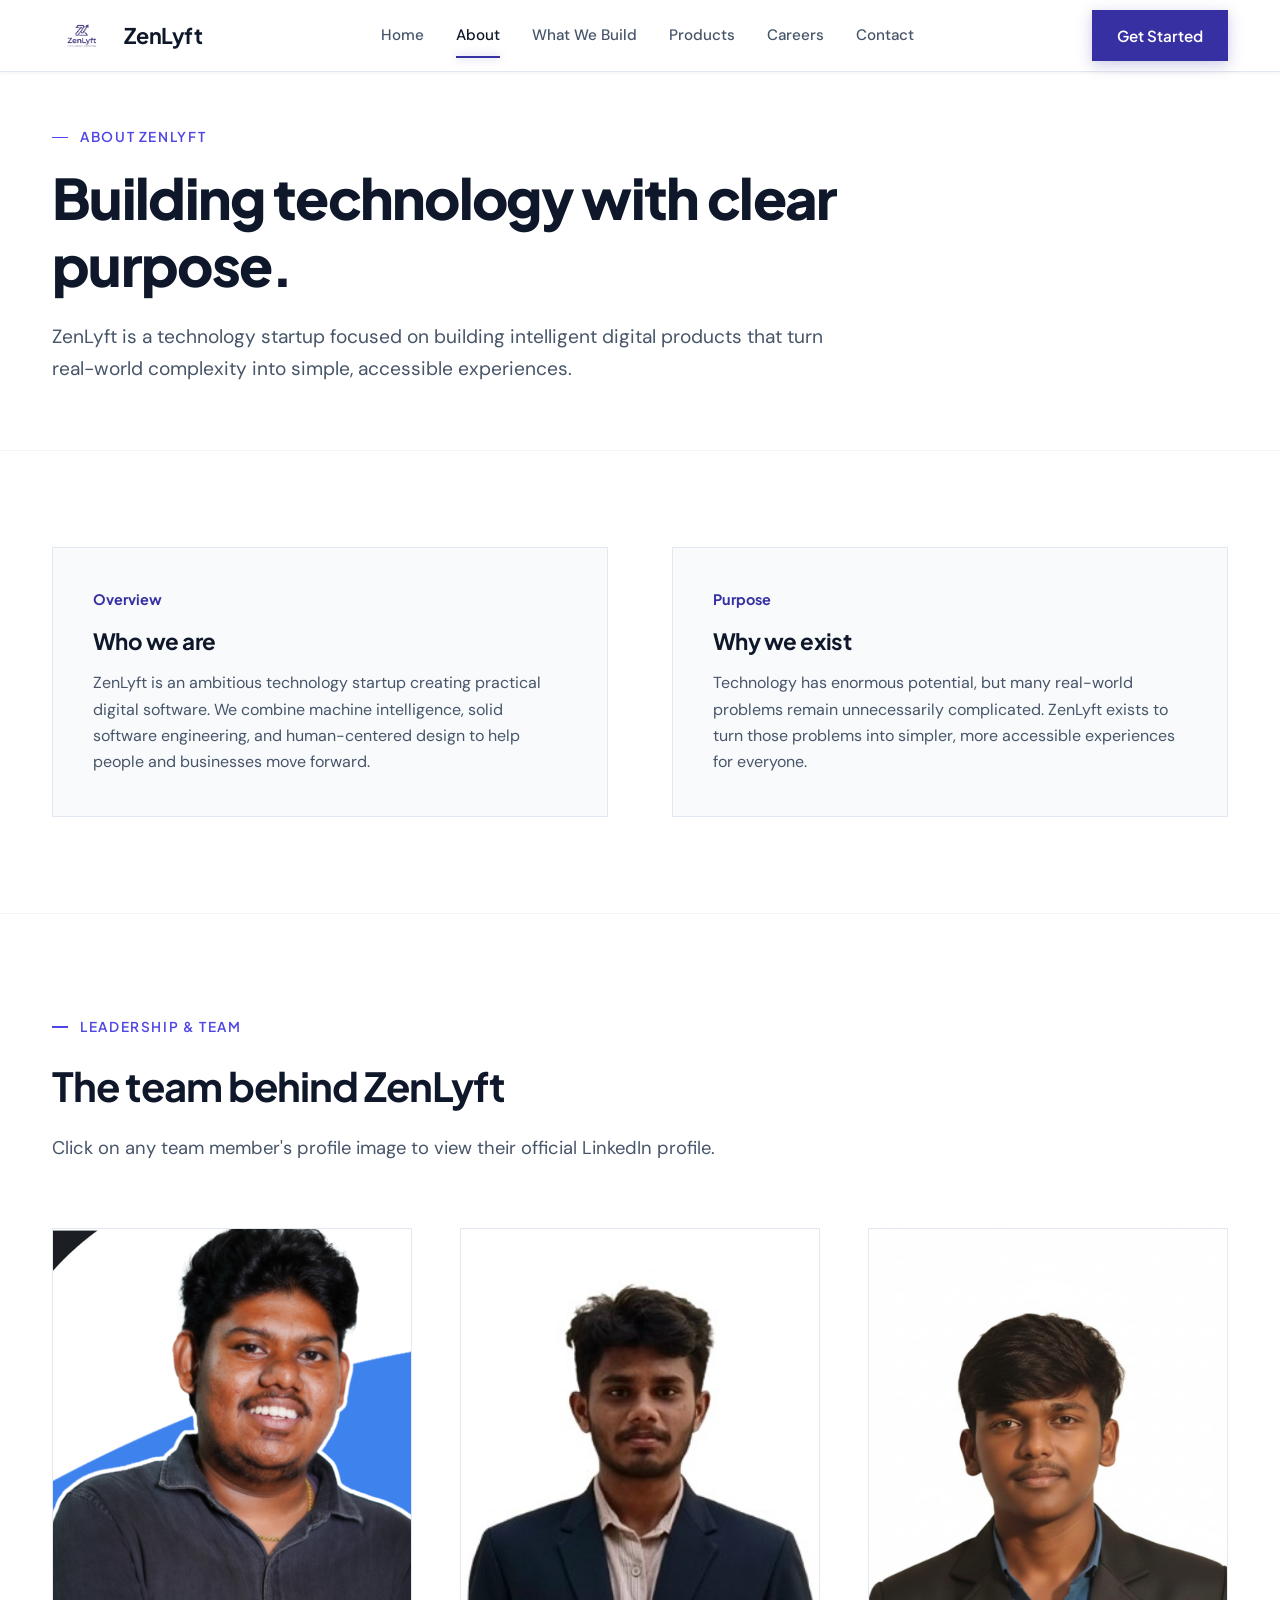
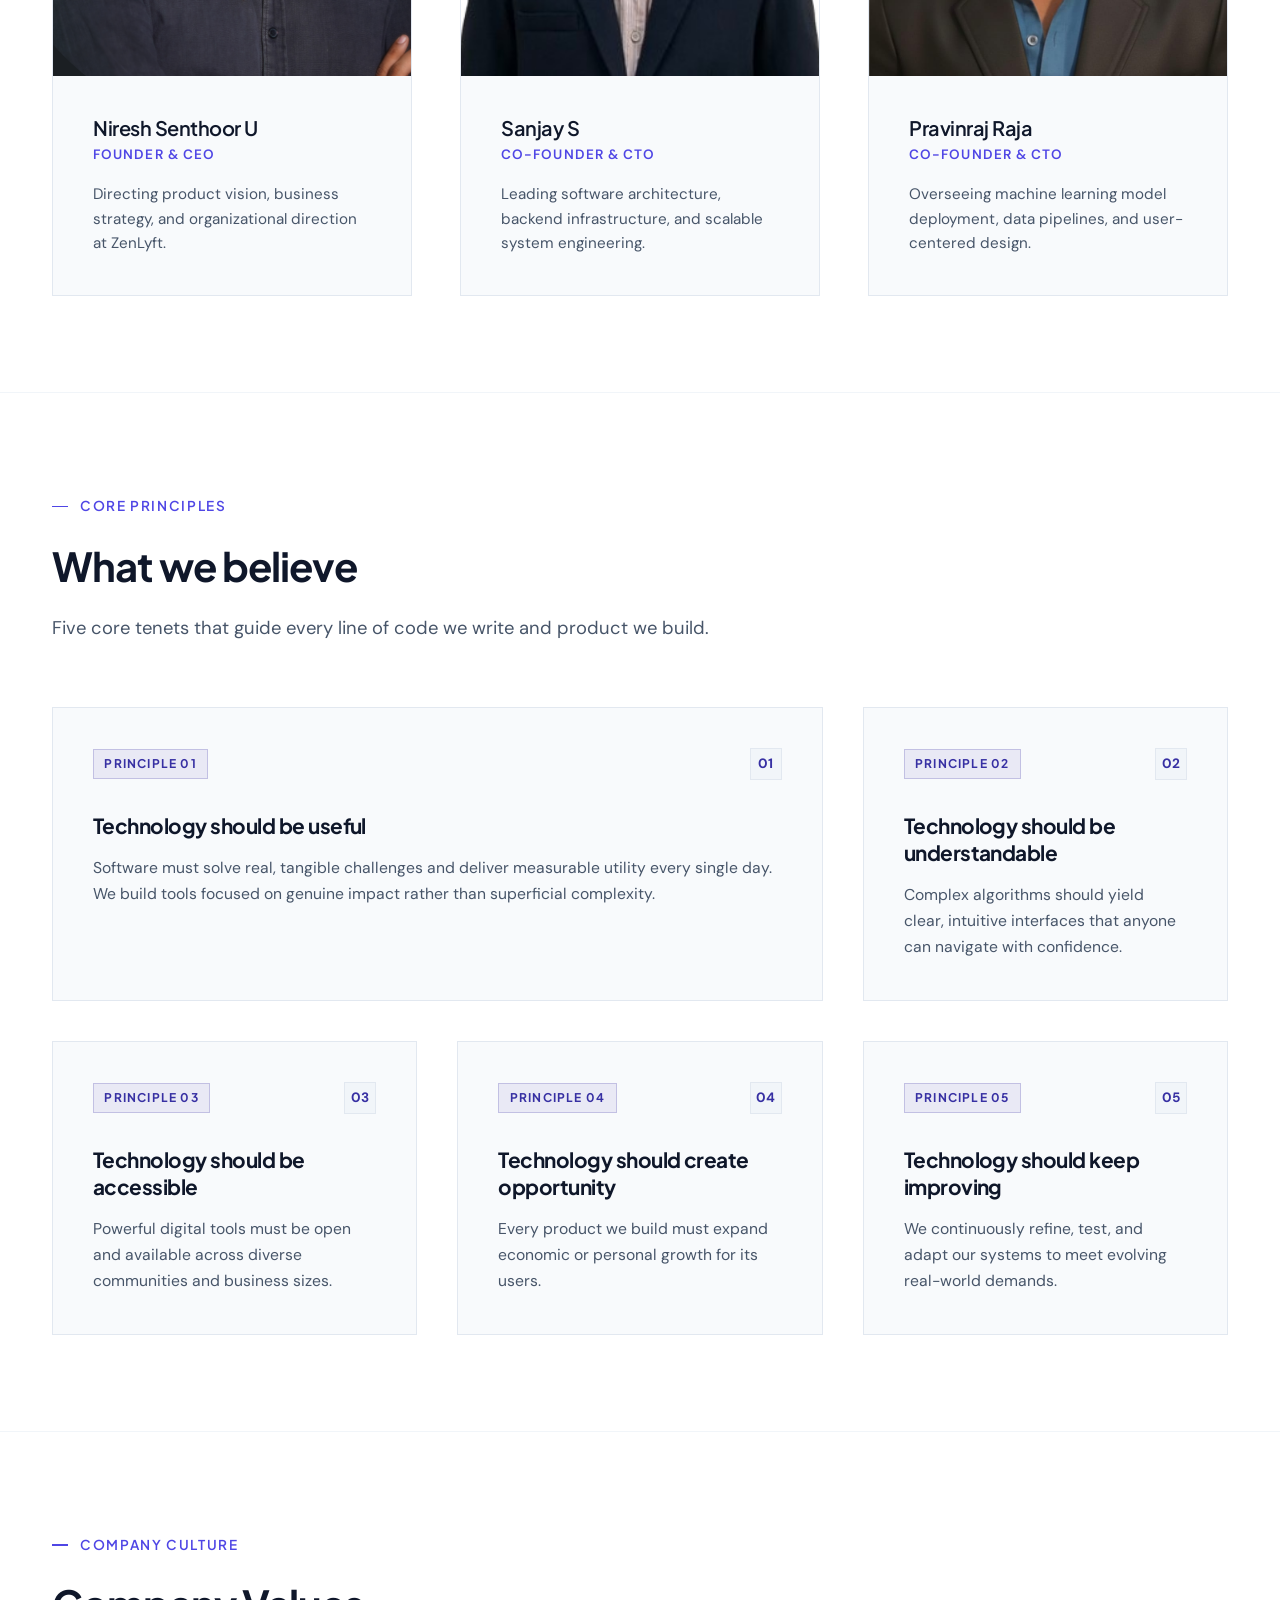
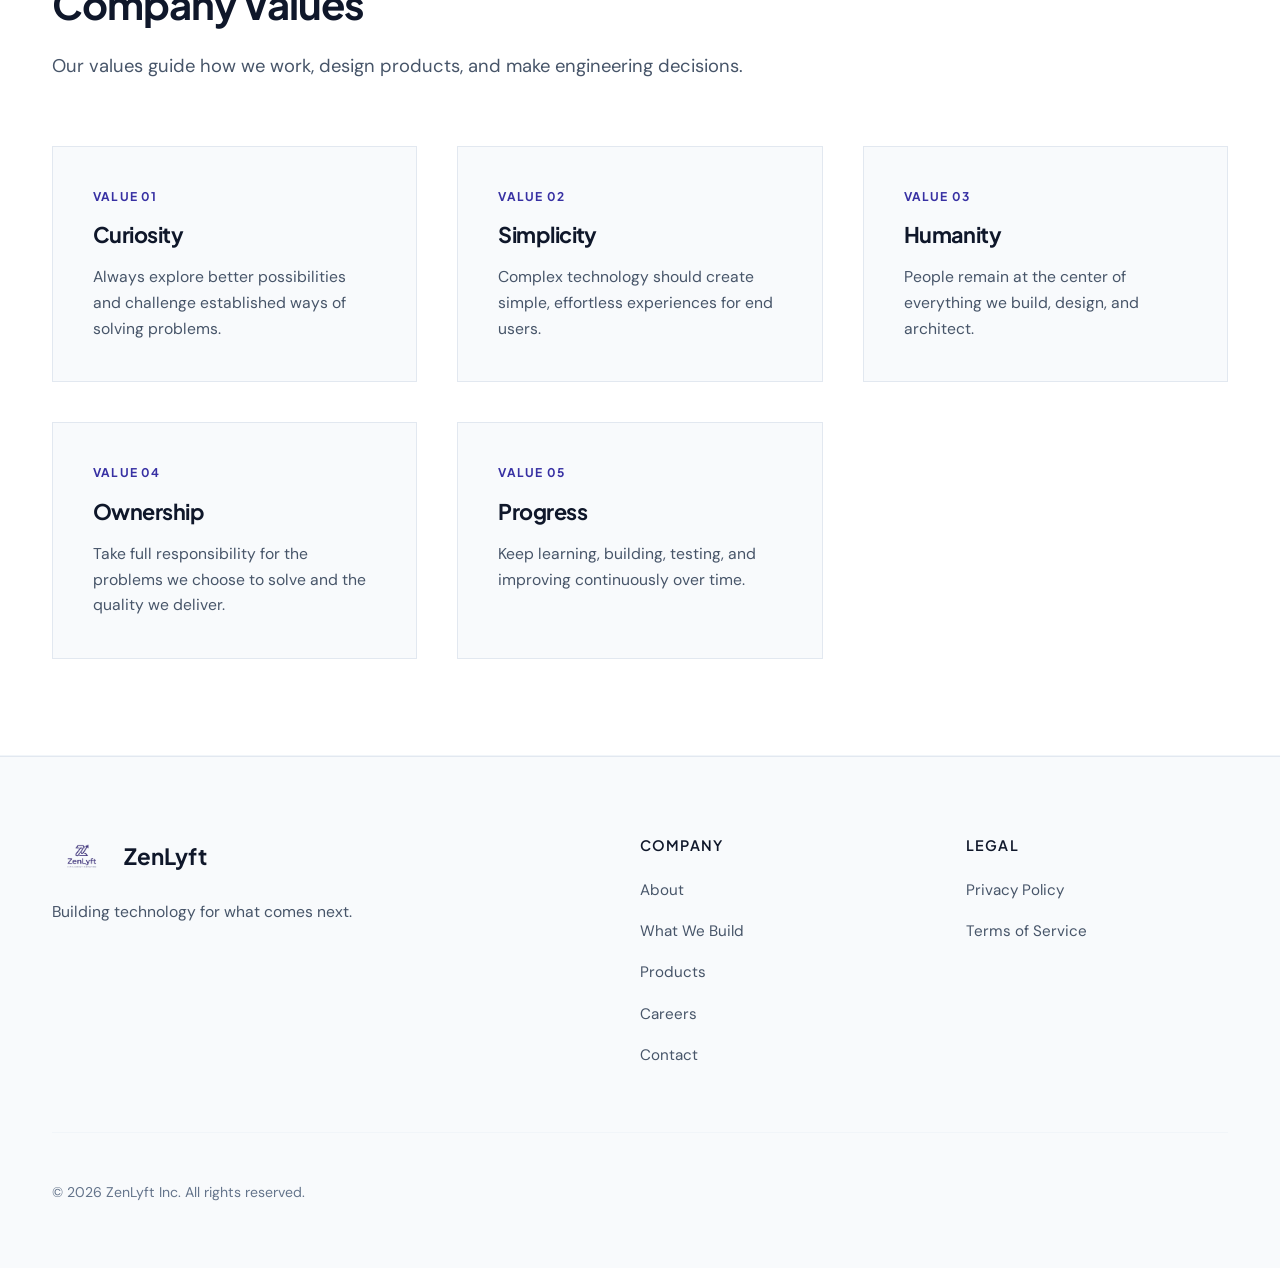
==== commit f8742eeb: "Add files via upload" ====
--- a/about.html
+++ b/about.html
@@ -3,349 +3,324 @@
 <head>
   <meta charset="UTF-8" />
   <meta name="viewport" content="width=device-width, initial-scale=1.0" />
-  <meta name="description" content="Learn about ZenLyft – our story, mission, vision, values, and the experienced team driving intelligent technology elevation for businesses worldwide." />
-  <title>About ZenLyft – Our Story, Mission & Team | Intelligent Elevation</title>
-  <link rel="icon" href="assets/logo/zenlyft-logo.png" type="image/png" />
-  <link rel="stylesheet" href="css/style.css" />
-  <link rel="stylesheet" href="css/animations.css" />
-  <link rel="stylesheet" href="css/responsive.css" />
-  <style>
-    /* --- Leadership Section --- */
-    .leadership-section { padding:140px 0; background:#fff; overflow:hidden; }
-    .leadership-container { max-width:1400px; margin:0 auto; padding:0 24px; }
-    .leadership-header { text-align:center; margin-bottom:72px; }
-    .leadership-label { display:inline-flex; align-items:center; gap:8px; font-size:13px; font-weight:700; color:var(--primary); text-transform:uppercase; letter-spacing:2px; margin-bottom:20px; font-family:var(--font-heading); }
-    .leadership-label::before,.leadership-label::after { content:''; width:24px; height:1.5px; background:var(--gradient-primary); border-radius:2px; }
-    .leadership-title { font-family:var(--font-heading); font-size:clamp(32px,5vw,52px); font-weight:800; color:var(--text-dark); line-height:1.15; margin-bottom:20px; letter-spacing:-0.5px; }
-    .leadership-title .gradient-text { background:var(--gradient-primary); -webkit-background-clip:text; -webkit-text-fill-color:transparent; background-clip:text; }
-    .leadership-desc { font-size:17px; color:var(--text-light); max-width:580px; margin:0 auto; line-height:1.7; }
-    .leaders-grid { display:grid; grid-template-columns:repeat(3,1fr); gap:40px; max-width:960px; margin:0 auto; }
-    .leader-card { position:relative; background:#fff; border:1px solid var(--border); border-radius:20px; padding:24px; text-decoration:none; color:inherit; display:block; transition:all 0.35s cubic-bezier(0.25,0.46,0.45,0.94); cursor:pointer; overflow:hidden; opacity:0; transform:translateY(30px); }
-    .leader-card.revealed { opacity:1; transform:translateY(0); }
-    .leader-card::before { content:''; position:absolute; inset:0; border-radius:20px; background:linear-gradient(135deg,rgba(67,55,127,0.03),rgba(120,104,198,0.03)); opacity:0; transition:opacity 0.35s ease; pointer-events:none; }
-    .leader-card:hover { transform:translateY(-8px); border-color:var(--primary); box-shadow:0 8px 32px rgba(67,55,127,0.18); }
-    .leader-card:hover::before { opacity:1; }
-    .leader-card:focus-visible { outline:2px solid var(--primary); outline-offset:3px; }
-    .leader-img-wrap { position:relative; width:100%; aspect-ratio:1; border-radius:14px; overflow:hidden; margin-bottom:20px; background:var(--bg-light); }
-    .leader-img { width:100%; height:100%; object-fit:cover; transition:all 0.5s cubic-bezier(0.25,0.46,0.45,0.94); transform:scale(1); opacity:0; filter:grayscale(100%); }
-    .leader-card.revealed .leader-img { opacity:1; transform:scale(1); }
-    .leader-card:hover .leader-img { transform:scale(1.05); filter:grayscale(0%); }
-    .leader-img-wrap.loading::after { content:''; position:absolute; inset:0; background:linear-gradient(90deg,var(--bg-light) 25%,#e8e8f0 50%,var(--bg-light) 75%); background-size:200% 100%; animation:skeleton-shimmer 1.5s infinite; border-radius:14px; }
-    @keyframes skeleton-shimmer { 0%{background-position:200% 0;} 100%{background-position:-200% 0;} }
-    .leader-img-wrap.loaded::after { display:none; }
-    .leader-img-overlay { position:absolute; inset:0; background:linear-gradient(to top,rgba(67,55,127,0.85) 0%,rgba(67,55,127,0.3) 40%,transparent 100%); display:flex; flex-direction:column; align-items:center; justify-content:flex-end; padding:20px; opacity:0; transition:opacity 0.4s ease; border-radius:14px; pointer-events:none; }
-    .leader-card:hover .leader-img-overlay { opacity:1; }
-    .overlay-text { color:#fff; font-size:13px; font-weight:600; margin-bottom:6px; transform:translateY(8px); transition:transform 0.4s ease; display:flex; align-items:center; gap:6px; }
-    .overlay-linkedin { display:flex; align-items:center; gap:6px; color:rgba(255,255,255,0.9); font-size:12px; font-weight:500; transform:translateY(8px); transition:transform 0.4s ease 0.05s; }
-    .overlay-linkedin svg { width:16px; height:16px; }
-    .leader-card:hover .overlay-text,.leader-card:hover .overlay-linkedin { transform:translateY(0); }
-    .leader-info { text-align:center; position:relative; z-index:1; }
-    .leader-name { font-family:var(--font-heading); font-size:18px; font-weight:700; color:var(--text-dark); margin-bottom:4px; position:relative; display:inline-block; transition:color 0.35s ease; }
-    .leader-name::after { content:''; position:absolute; bottom:-2px; left:50%; transform:translateX(-50%); width:0; height:2px; background:var(--gradient-primary); border-radius:2px; transition:width 0.35s ease; }
-    .leader-card:hover .leader-name { color:var(--primary); }
-    .leader-card:hover .leader-name::after { width:100%; }
-    .leader-position { font-size:13px; font-weight:600; color:var(--accent); margin-bottom:0; text-transform:uppercase; letter-spacing:0.5px; }
-    @media(max-width:1024px){ .leadership-section{padding:100px 0;} .leaders-grid{grid-template-columns:repeat(2,1fr); gap:32px;} }
-    @media(max-width:640px){ .leadership-section{padding:80px 0;} .leadership-header{margin-bottom:48px;} .leaders-grid{grid-template-columns:1fr; max-width:340px; margin:0 auto; gap:28px;} .leader-card{padding:20px;} .leader-name{font-size:17px;} }
-    .values-grid { display:grid; grid-template-columns:repeat(3,1fr); gap:24px; }
-    .value-card { background:var(--bg-white); border:1px solid var(--border); border-radius:var(--radius-xl); padding:36px 28px; transition:all var(--transition-base); position:relative; overflow:hidden; }
-    .value-card::after { content:''; position:absolute; inset:0; background:var(--gradient-card); opacity:0; transition:opacity var(--transition-base); }
-    .value-card:hover { box-shadow:var(--shadow-lg); border-color:rgba(61,58,140,0.15); }
-    .value-card:hover::after { opacity:1; }
-    .value-icon { width:56px; height:56px; border-radius:var(--radius-md); background:var(--gradient-primary); display:flex; align-items:center; justify-content:center; margin-bottom:20px; position:relative; z-index:1; }
-    .value-icon svg { width:28px; height:28px; color:#fff; }
-    .value-title { font-family:var(--font-heading); font-size:18px; font-weight:700; color:var(--text-dark); margin-bottom:10px; position:relative; z-index:1; }
-    .value-desc { font-size:14px; color:var(--text-light); line-height:1.7; position:relative; z-index:1; }
-    @media(max-width:1023px){ .values-grid{grid-template-columns:repeat(2,1fr);} }
-    @media(max-width:767px){ .values-grid{grid-template-columns:1fr;} }
-    .achievements-list { display:flex; flex-direction:column; gap:20px; margin-top:28px; }
-    .achievement-item { display:flex; gap:16px; align-items:flex-start; padding:18px 20px; background:var(--bg-white); border:1px solid var(--border); border-radius:var(--radius-lg); transition:all var(--transition-base); }
-    .achievement-item:hover { box-shadow:var(--shadow-md); border-color:rgba(67,55,127,0.12); transform:translateY(-2px); }
-    .achievement-icon { width:44px; height:44px; min-width:44px; border-radius:var(--radius-md); background:var(--gradient-primary); display:flex; align-items:center; justify-content:center; }
-    .achievement-icon svg { width:22px; height:22px; color:#fff; }
-    .achievement-item strong { display:block; font-family:var(--font-heading); font-size:15px; font-weight:700; color:var(--text-dark); margin-bottom:4px; }
-    .achievement-item p { font-size:13.5px; color:var(--text-light); line-height:1.6; margin:0; }
-  </style>
+  <title>About ZenLyft : Technology Startup</title>
+  <meta name="description" content="ZenLyft is a technology startup focused on building intelligent digital products that make complicated processes simpler, more accessible, and more useful." />
+  <link rel="stylesheet" href="css/base.css" />
+  <link rel="stylesheet" href="css/components.css" />
+  <link rel="stylesheet" href="css/pages/inner.css" />
 </head>
 <body>
-<div class="cursor-glow" aria-hidden="true"></div>
-<div id="scroll-progress" aria-hidden="true"></div>
-<div id="loader" role="status" aria-label="Loading">
-  <img src="assets/logo/zenlyft-logo.png" alt="ZenLyft" class="loader-logo" />
-  <div class="loader-bar"><div class="loader-progress"></div></div>
-</div>
-
-<!-- Navbar -->
-<nav class="navbar" role="navigation" aria-label="Main navigation">
-  <div class="container">
-    <div class="nav-inner">
-      <a href="index.html" class="nav-logo"><img src="assets/logo/zenlyft-logo.png" alt="ZenLyft Logo" /></a>
-      <ul class="nav-links">
-        <li><a href="index.html">Home</a></li>
-        <li><a href="about.html" class="active" aria-current="page">About</a></li>
-        <li><a href="services.html">Services</a></li>
-        <li><a href="solutions.html">Solutions</a></li>
-        <li><a href="industries.html">Industries</a></li>
-        <li><a href="portfolio.html">Portfolio</a></li>
-        <li><a href="careers.html">Careers</a></li>
-        <li><a href="contact.html">Contact</a></li>
-      </ul>
-      <div class="nav-actions">
-        <a href="contact.html" class="btn btn-primary btn-magnetic">Get Started</a>
-        <button class="nav-toggle" aria-label="Toggle menu"><span></span><span></span><span></span></button>
+
+  <!-- NAVIGATION -->
+  <header role="banner">
+    <nav class="nav" role="navigation" aria-label="Main navigation">
+      <div class="container nav__inner">
+        <a href="index.html" class="nav__logo" aria-label="ZenLyft homepage">
+          <img src="./Images/ZenLyft__logo.png" alt="ZenLyft Logo" class="nav__logo-img" />
+          <span class="nav__logotype">ZenLyft</span>
+        </a>
+
+        <div class="nav__links">
+          <a href="index.html" class="nav__link">Home</a>
+          <a href="about.html" class="nav__link nav__link--active">About</a>
+          <a href="what-we-build.html" class="nav__link">What We Build</a>
+          <a href="products.html" class="nav__link">Products</a>
+          <a href="careers.html" class="nav__link">Careers</a>
+          <a href="contact.html" class="nav__link">Contact</a>
+        </div>
+
+        <div class="nav__actions">
+          <a href="products.html" class="btn btn--primary">Get Started</a>
+          <button class="nav__hamburger" aria-label="Open navigation menu" aria-expanded="false" aria-controls="mobile-drawer">
+            <span></span><span></span><span></span>
+          </button>
+        </div>
+      </div>
+    </nav>
+
+    <!-- Mobile Drawer -->
+    <div class="nav__drawer" id="mobile-drawer" aria-label="Mobile navigation">
+      <nav class="nav__drawer-links">
+        <a href="index.html" class="nav__drawer-link">Home</a>
+        <a href="about.html" class="nav__drawer-link nav__drawer-link--active">About</a>
+        <a href="what-we-build.html" class="nav__drawer-link">What We Build</a>
+        <a href="products.html" class="nav__drawer-link">Products</a>
+        <a href="careers.html" class="nav__drawer-link">Careers</a>
+        <a href="contact.html" class="nav__drawer-link">Contact</a>
+      </nav>
+      <div class="nav__drawer-actions">
+        <a href="products.html" class="btn btn--primary btn--full">Get Started</a>
       </div>
     </div>
-  </div>
-</nav>
-<div class="nav-overlay"></div>
-<nav class="nav-mobile-menu" id="mobile-menu">
-  <a href="index.html" class="nav-mobile-link">Home</a>
-  <a href="about.html" class="nav-mobile-link active">About</a>
-  <a href="services.html" class="nav-mobile-link">Services</a>
-  <a href="solutions.html" class="nav-mobile-link">Solutions</a>
-  <a href="industries.html" class="nav-mobile-link">Industries</a>
-  <a href="portfolio.html" class="nav-mobile-link">Portfolio</a>
-  <a href="careers.html" class="nav-mobile-link">Careers</a>
-  <a href="contact.html" class="nav-mobile-link">Contact</a>
-  <a href="contact.html" class="btn btn-primary w-full nav-mobile-cta">Get Started</a>
-</nav>
-
-<!-- Page Hero -->
-<section class="page-hero" aria-labelledby="about-hero-title">
-  <div class="container">
-    <div class="page-hero-content">
-      <div class="breadcrumb">
-        <a href="index.html">Home</a>
-        <svg viewBox="0 0 24 24" fill="none" stroke="currentColor" stroke-width="2.5" stroke-linecap="round" stroke-linejoin="round"><polyline points="9 18 15 12 9 6"/></svg>
-        About
-      </div>
-      <div class="badge reveal">Our Story</div>
-      <h1 class="page-hero-title reveal" id="about-hero-title">
-        Meet the Team Behind <span class="gradient-text">ZenLyft</span>
-      </h1>
-      <p class="page-hero-subtitle reveal">
-        A passionate team of technologists, strategists, and creators united by a single mission — intelligent elevation.
-      </p>
+  </header>
+
+  <main id="main-content">
+
+    <!-- PAGE HEADER -->
+    <section class="page-header">
+      <div class="container">
+        <div class="page-header__inner">
+          <div class="eyebrow">About ZenLyft</div>
+          <h1 class="page-header__title">Building technology with clear purpose.</h1>
+          <p class="page-header__desc">
+            ZenLyft is a technology startup focused on building intelligent digital products that turn real-world complexity into simple, accessible experiences.
+          </p>
+        </div>
+      </div>
+    </section>
+
+    <!-- WHO WE ARE & WHY WE EXIST -->
+    <section class="section">
+      <div class="container">
+        <div class="editorial-grid">
+          <div class="editorial-card reveal">
+            <span class="editorial-card__number">Overview</span>
+            <h2 class="editorial-card__title">Who we are</h2>
+            <p class="editorial-card__desc">
+              ZenLyft is an ambitious technology startup creating practical digital software. We combine machine intelligence, solid software engineering, and human-centered design to help people and businesses move forward.
+            </p>
+          </div>
+          <div class="editorial-card reveal delay-1">
+            <span class="editorial-card__number">Purpose</span>
+            <h2 class="editorial-card__title">Why we exist</h2>
+            <p class="editorial-card__desc">
+              Technology has enormous potential, but many real-world problems remain unnecessarily complicated. ZenLyft exists to turn those problems into simpler, more accessible experiences for everyone.
+            </p>
+          </div>
+        </div>
+      </div>
+    </section>
+
+    <!-- TEAM MEMBERS SECTION (With LinkedIn Profile Image Links) -->
+    <section class="section" id="team" aria-labelledby="team-heading">
+      <div class="container">
+        <div class="section-header">
+          <div class="eyebrow">Leadership &amp; Team</div>
+          <h2 class="section-header__title" id="team-heading">The team behind ZenLyft</h2>
+          <p class="section-header__desc">
+            Click on any team member's profile image to view their official LinkedIn profile.
+          </p>
+        </div>
+
+        <div class="team-grid">
+
+          <!-- Team Member 1 -->
+          <div class="team-card reveal">
+            <a href="https://www.linkedin.com/in/zenlyft-founder-ceo" target="_blank" rel="noopener noreferrer" class="team-card__image-link" aria-label="View Alex Morgan's LinkedIn Profile">
+              <img src="./Images/Niresh Senthoor.png" alt="Niresh Senthoor U - Founder & CEO" class="team-card__image" />
+              <div class="team-card__linkedin-overlay">
+                <span class="team-card__linkedin-text">View LinkedIn</span>
+                <span class="team-card__linkedin-badge">in</span>
+              </div>
+            </a>
+            <div class="team-card__content">
+              <h3 class="team-card__name">Niresh Senthoor U</h3>
+              <div class="team-card__role">Founder &amp; CEO</div>
+              <p class="team-card__bio">
+                Directing product vision, business strategy, and organizational direction at ZenLyft.
+              </p>
+            </div>
+          </div>
+
+          <!-- Team Member 2 -->
+          <div class="team-card reveal delay-1">
+            <a href="https://www.linkedin.com/in/zenlyft-cto" target="_blank" rel="noopener noreferrer" class="team-card__image-link" aria-label="View David Chen's LinkedIn Profile">
+              <img src="./Images/sanjay.jpeg" alt="David Chen - Co-Founder & CTO" class="team-card__image" />
+              <div class="team-card__linkedin-overlay">
+                <span class="team-card__linkedin-text">View LinkedIn</span>
+                <span class="team-card__linkedin-badge">in</span>
+              </div>
+            </a>
+            <div class="team-card__content">
+              <h3 class="team-card__name">Sanjay S</h3>
+              <div class="team-card__role">Co-Founder &amp; CTO</div>
+              <p class="team-card__bio">
+                Leading software architecture, backend infrastructure, and scalable system engineering.
+              </p>
+            </div>
+          </div>
+
+          <!-- Team Member 3 -->
+          <div class="team-card reveal delay-2">
+            <a href="https://www.linkedin.com/in/zenlyft-ai-lead" target="_blank" rel="noopener noreferrer" class="team-card__image-link" aria-label="View Sarah Vance's LinkedIn Profile">
+              <img src="./Images/pravinraj.jpeg" alt="Pravinraj Raja - Co-Founder & CTO" class="team-card__image" />
+              <div class="team-card__linkedin-overlay">
+                <span class="team-card__linkedin-text">View LinkedIn</span>
+                <span class="team-card__linkedin-badge">in</span>
+              </div>
+            </a>
+            <div class="team-card__content">
+              <h3 class="team-card__name">Pravinraj Raja</h3>
+              <div class="team-card__role">Co-Founder &amp; CTO</div>
+              <p class="team-card__bio">
+                Overseeing machine learning model deployment, data pipelines, and user-centered design.
+              </p>
+            </div>
+          </div>
+
+        </div>
+      </div>
+    </section>
+
+    <!-- WHAT WE BELIEVE -->
+    <section class="section" id="beliefs" aria-labelledby="beliefs-title">
+      <div class="container">
+        <div class="section-header">
+          <div class="eyebrow">Core Principles</div>
+          <h2 class="section-header__title" id="beliefs-title">What we believe</h2>
+          <p class="section-header__desc">
+            Five core tenets that guide every line of code we write and product we build.
+          </p>
+        </div>
+
+        <div class="beliefs-grid">
+          <div class="belief-card belief-card--featured reveal">
+            <div>
+              <div class="belief-card__header">
+                <span class="belief-card__tag">Principle 01</span>
+                <span class="belief-card__icon">01</span>
+              </div>
+              <h3 class="belief-card__title">Technology should be useful</h3>
+              <p class="belief-card__text">
+                Software must solve real, tangible challenges and deliver measurable utility every single day. We build tools focused on genuine impact rather than superficial complexity.
+              </p>
+            </div>
+          </div>
+
+          <div class="belief-card reveal delay-1">
+            <div>
+              <div class="belief-card__header">
+                <span class="belief-card__tag">Principle 02</span>
+                <span class="belief-card__icon">02</span>
+              </div>
+              <h3 class="belief-card__title">Technology should be understandable</h3>
+              <p class="belief-card__text">
+                Complex algorithms should yield clear, intuitive interfaces that anyone can navigate with confidence.
+              </p>
+            </div>
+          </div>
+
+          <div class="belief-card reveal delay-2">
+            <div>
+              <div class="belief-card__header">
+                <span class="belief-card__tag">Principle 03</span>
+                <span class="belief-card__icon">03</span>
+              </div>
+              <h3 class="belief-card__title">Technology should be accessible</h3>
+              <p class="belief-card__text">
+                Powerful digital tools must be open and available across diverse communities and business sizes.
+              </p>
+            </div>
+          </div>
+
+          <div class="belief-card reveal delay-3">
+            <div>
+              <div class="belief-card__header">
+                <span class="belief-card__tag">Principle 04</span>
+                <span class="belief-card__icon">04</span>
+              </div>
+              <h3 class="belief-card__title">Technology should create opportunity</h3>
+              <p class="belief-card__text">
+                Every product we build must expand economic or personal growth for its users.
+              </p>
+            </div>
+          </div>
+
+          <div class="belief-card reveal delay-4">
+            <div>
+              <div class="belief-card__header">
+                <span class="belief-card__tag">Principle 05</span>
+                <span class="belief-card__icon">05</span>
+              </div>
+              <h3 class="belief-card__title">Technology should keep improving</h3>
+              <p class="belief-card__text">
+                We continuously refine, test, and adapt our systems to meet evolving real-world demands.
+              </p>
+            </div>
+          </div>
+        </div>
+      </div>
+    </section>
+
+    <!-- COMPANY VALUES -->
+    <section class="section" id="values" aria-labelledby="values-title">
+      <div class="container">
+        <div class="section-header">
+          <div class="eyebrow">Company Culture</div>
+          <h2 class="section-header__title" id="values-title">Company Values</h2>
+          <p class="section-header__desc">
+            Our values guide how we work, design products, and make engineering decisions.
+          </p>
+        </div>
+
+        <div class="values-grid">
+          <div class="value-item reveal">
+            <span class="value-item__badge">Value 01</span>
+            <h3 class="value-item__name">Curiosity</h3>
+            <p class="value-item__text">Always explore better possibilities and challenge established ways of solving problems.</p>
+          </div>
+          <div class="value-item reveal delay-1">
+            <span class="value-item__badge">Value 02</span>
+            <h3 class="value-item__name">Simplicity</h3>
+            <p class="value-item__text">Complex technology should create simple, effortless experiences for end users.</p>
+          </div>
+          <div class="value-item reveal delay-2">
+            <span class="value-item__badge">Value 03</span>
+            <h3 class="value-item__name">Humanity</h3>
+            <p class="value-item__text">People remain at the center of everything we build, design, and architect.</p>
+          </div>
+          <div class="value-item reveal delay-3">
+            <span class="value-item__badge">Value 04</span>
+            <h3 class="value-item__name">Ownership</h3>
+            <p class="value-item__text">Take full responsibility for the problems we choose to solve and the quality we deliver.</p>
+          </div>
+          <div class="value-item reveal delay-4">
+            <span class="value-item__badge">Value 05</span>
+            <h3 class="value-item__name">Progress</h3>
+            <p class="value-item__text">Keep learning, building, testing, and improving continuously over time.</p>
+          </div>
+        </div>
+      </div>
+    </section>
+
+  </main>
+
+  <!-- FOOTER -->
+  <footer class="footer" role="contentinfo">
+    <div class="container">
+      <div class="footer__grid">
+        <div class="footer__brand">
+          <a href="index.html" class="footer__logo" aria-label="ZenLyft home">
+            <img src="./Images/ZenLyft__logo.png" alt="ZenLyft Logo" class="nav__logo-img" />
+            <span>ZenLyft</span>
+          </a>
+          <p class="footer__tagline">Building technology for what comes next.</p>
+        </div>
+        <div>
+          <h4 class="footer__heading">Company</h4>
+          <nav class="footer__nav" aria-label="Footer company links">
+            <a href="about.html" class="footer__link">About</a>
+            <a href="what-we-build.html" class="footer__link">What We Build</a>
+            <a href="products.html" class="footer__link">Products</a>
+            <a href="careers.html" class="footer__link">Careers</a>
+            <a href="contact.html" class="footer__link">Contact</a>
+          </nav>
+        </div>
+        <div>
+          <h4 class="footer__heading">Legal</h4>
+          <nav class="footer__nav" aria-label="Footer legal links">
+            <a href="privacy.html" class="footer__link">Privacy Policy</a>
+            <a href="terms.html" class="footer__link">Terms of Service</a>
+          </nav>
+        </div>
+      </div>
+      <div class="footer__bottom">
+        <p class="footer__copyright">&copy; 2026 ZenLyft Inc. All rights reserved.</p>
+      </div>
     </div>
-  </div>
-</section>
-
-<!-- Our Story -->
-<section class="section" aria-labelledby="story-title">
-  <div class="container">
-    <div class="about-grid">
-      <div>
-        <p class="about-label reveal">Who We Are</p>
-        <h2 class="about-title reveal" id="story-title">
-          The Story Behind <span class="gradient-text">ZenLyft</span>
-        </h2>
-        <p class="about-text reveal">ZenLyft was born from a simple frustration: great businesses with brilliant ideas being held back by outdated technology. Our founders set out to bridge that gap.</p>
-        <div class="achievements-list reveal">
-          <div class="achievement-item">
-            <div class="achievement-icon"><svg viewBox="0 0 24 24" fill="none" stroke="currentColor" stroke-width="2.5" stroke-linecap="round" stroke-linejoin="round"><path d="M22 11.08V12a10 10 0 1 1-5.93-9.14"/><polyline points="22 4 12 14.01 9 11.01"/></svg></div>
-            <div><strong>10+ Projects Delivered</strong><p>Successfully shipped web apps, e-commerce platforms, and automation tools for clients across industries.</p></div>
-          </div>
-          <div class="achievement-item">
-            <div class="achievement-icon"><svg viewBox="0 0 24 24" fill="none" stroke="currentColor" stroke-width="2.5" stroke-linecap="round" stroke-linejoin="round"><path d="M17 21v-2a4 4 0 0 0-4-4H5a4 4 0 0 0-4 4v2"/><circle cx="9" cy="7" r="4"/><path d="M23 21v-2a4 4 0 0 0-3-3.87"/><path d="M16 3.13a4 4 0 0 1 0 7.75"/></svg></div>
-            <div><strong>10+ Happy Clients</strong><p>Long-term partnerships built on trust, transparency, and measurable business outcomes.</p></div>
-          </div>
-          <div class="achievement-item">
-            <div class="achievement-icon"><svg viewBox="0 0 24 24" fill="none" stroke="currentColor" stroke-width="2.5" stroke-linecap="round" stroke-linejoin="round"><polyline points="22 7 13.5 15.5 8.5 10.5 2 17"/><polyline points="16 7 22 7 22 13"/></svg></div>
-            <div><strong>100% Client Retention</strong><p>Every client we've worked with has come back for more — our work speaks for itself.</p></div>
-          </div>
-        </div>
-      </div>
-      <div class="reveal-right">
-        <div class="about-illustration">
-          <div style="position:relative;z-index:1;display:flex;flex-direction:columnn;align-items:center;justify-content:center;height:100%;gap:20px;">
-            <img src="./assets/logo/image.png" alt="ZenLyft Logo" style="max-width:500px;height:auto;" />
-          </div>
-        </div>
-      </div>
-    </div>
-  </div>
-</section>
-
-<!-- Stats -->
-<section class="section section-alt" aria-label="Company statistics">
-  <div class="container">
-    <div style="display:grid;grid-template-columns:repeat(3,1fr);gap:28px;">
-      <div class="stat-card reveal-zoom stagger-1">
-        <span class="stat-number" data-counter="1" data-suffix="+">0+</span>
-        <p class="stat-label">Years of Excellence</p>
-      </div>
-      <div class="stat-card reveal-zoom stagger-2">
-        <span class="stat-number" data-counter="10" data-suffix="+">0+</span>
-        <p class="stat-label">Projects Delivered</p>
-      </div>
-      <div class="stat-card reveal-zoom stagger-3">
-        <span class="stat-number" data-counter="10" data-suffix="+">0+</span>
-        <p class="stat-label">Global Clients</p>
-      </div>
-    </div>
-  </div>
-</section>
-
-<!-- Values -->
-<section class="section" aria-labelledby="values-title">
-  <div class="container">
-    <div class="section-header">
-      <div class="badge reveal">Our Foundation</div>
-      <h2 class="section-title reveal" id="values-title">
-        The Values That <span class="gradient-text">Drive Us</span>
-      </h2>
-      <p class="section-subtitle reveal">Everything we do is anchored in these core principles — they guide every decision, every interaction, every line of code.</p>
-    </div>
-    <div class="values-grid">
-      <div class="value-card reveal stagger-1">
-        <div class="value-icon"><svg viewBox="0 0 24 24" fill="none" stroke="currentColor" stroke-width="2.5" stroke-linecap="round" stroke-linejoin="round"><path d="M12 2L2 7l10 5 10-5-10-5z"/><path d="M2 17l10 5 10-5"/><path d="M2 12l10 5 10-5"/></svg></div>
-        <h3 class="value-title">Innovation</h3>
-        <p class="value-desc">We embrace emerging technologies and challenge conventional thinking. Innovation isn't a buzzword at ZenLyft — it's our operating model.</p>
-      </div>
-      <div class="value-card reveal stagger-2">
-        <div class="value-icon"><svg viewBox="0 0 24 24" fill="none" stroke="currentColor" stroke-width="2.5" stroke-linecap="round" stroke-linejoin="round"><path d="M20.84 4.61a5.5 5.5 0 0 0-7.78 0L12 5.67l-1.06-1.06a5.5 5.5 0 0 0-7.78 7.78l1.06 1.06L12 21.23l7.78-7.78 1.06-1.06a5.5 5.5 0 0 0 0-7.78z"/></svg></div>
-        <h3 class="value-title">Client Success</h3>
-        <p class="value-desc">Your success is our success. We measure our performance by the real-world outcomes we create for our clients, not just project delivery.</p>
-      </div>
-      <div class="value-card reveal stagger-3">
-        <div class="value-icon"><svg viewBox="0 0 24 24" fill="none" stroke="currentColor" stroke-width="2.5" stroke-linecap="round" stroke-linejoin="round"><circle cx="12" cy="12" r="10"/><polyline points="12 6 12 12 16 14"/></svg></div>
-        <h3 class="value-title">Transparency</h3>
-        <p class="value-desc">Honest communication, clear timelines, and open collaboration build the trust that defines every long-term partnership we maintain.</p>
-      </div>
-      <div class="value-card reveal stagger-4">
-        <div class="value-icon"><svg viewBox="0 0 24 24" fill="none" stroke="currentColor" stroke-width="2.5" stroke-linecap="round" stroke-linejoin="round"><path d="M12 22s8-4 8-10V5l-8-3-8 3v7c0 6 8 10 8 10z"/></svg></div>
-        <h3 class="value-title">Integrity</h3>
-        <p class="value-desc">We do what we say, say what we mean, and always put your interests first — even when it's the harder path to take.</p>
-      </div>
-      <div class="value-card reveal stagger-5">
-        <div class="value-icon"><svg viewBox="0 0 24 24" fill="none" stroke="currentColor" stroke-width="2.5" stroke-linecap="round" stroke-linejoin="round"><path d="M17 21v-2a4 4 0 0 0-4-4H5a4 4 0 0 0-4 4v2"/><circle cx="9" cy="7" r="4"/><path d="M23 21v-2a4 4 0 0 0-3-3.87"/><path d="M16 3.13a4 4 0 0 1 0 7.75"/></svg></div>
-        <h3 class="value-title">Collaboration</h3>
-        <p class="value-desc">The best solutions emerge from diverse perspectives working in harmony. We partner deeply with our clients and within our own teams.</p>
-      </div>
-      <div class="value-card reveal stagger-6">
-        <div class="value-icon"><svg viewBox="0 0 24 24" fill="none" stroke="currentColor" stroke-width="2.5" stroke-linecap="round" stroke-linejoin="round"><polyline points="22 7 13.5 15.5 8.5 10.5 2 17"/><polyline points="16 7 22 7 22 13"/></svg></div>
-        <h3 class="value-title">Excellence</h3>
-        <p class="value-desc">Good enough is never good enough. We pursue technical and creative excellence in everything we deliver, no matter the project scale.</p>
-      </div>
-    </div>
-  </div>
-</section>
-
-<!-- Leadership -->
-<section class="leadership-section" aria-labelledby="leadership-title">
-  <div class="leadership-container">
-    <div class="leadership-header">
-      <p class="leadership-label">Our Leaders</p>
-      <h2 class="leadership-title" id="leadership-title">
-        Meet the People Behind <span class="gradient-text">ZenLyft</span>
-      </h2>
-      <p class="leadership-desc">
-        The people driving innovation, engineering excellence, and intelligent technology solutions.
-      </p>
-    </div>
-    <div class="leaders-grid" id="leadersGrid"></div>
-  </div>
-</section>
-
-<!-- CTA -->
-shapes<section class="section cta-section" aria-labelledby="about-cta">
-  <div class="cta-"><div class="cta-shape cta-shape-1"></div><div class="cta-shape cta-shape-2"></div></div>
-  <div class="container">
-    <div class="cta-content">
-      <h2 class="cta-title reveal" id="about-cta">Join the ZenLyft Story</h2>
-      <p class="cta-subtitle reveal">Whether you're a client looking to elevate your business or a talent wanting to join our mission — we'd love to connect.</p>
-      <div style="display:flex;gap:16px;justify-content:center;flex-wrap:wrap;">
-        <a href="contact.html" class="btn btn-white btn-lg btn-magnetic reveal">Start a Project</a>
-        <a href="careers.html" class="btn btn-lg reveal" style="background:rgba(255,255,255,0.12);color:#fff;border:1.5px solid rgba(255,255,255,0.3);">View Careers</a>
-      </div>
-    </div>
-  </div>
-</section>
-
-<!-- Footer -->
-<footer class="footer">
-  <div class="container">
-    <div class="footer-grid">
-      <div class="footer-brand">
-        <img src="./assets/logo/zenlyft-logo.png" alt="ZenLyft" class="footer-logo-img" />
-        <p>ZenLyft is your partner in intelligent elevation — delivering transformative technology solutions that drive measurable business growth.</p>
-        <div class="footer-social">
-          <a href="#" class="social-link" aria-label="LinkedIn"><svg viewBox="0 0 24 24" fill="none" stroke="currentColor" stroke-width="2" stroke-linecap="round" stroke-linejoin="round"><path d="M16 8a6 6 0 0 1 6 6v7h-4v-7a2 2 0 0 0-2-2 2 2 0 0 0-2 2v7h-4v-7a6 6 0 0 1 6-6z"/><rect x="2" y="9" width="4" height="12"/><circle cx="4" cy="4" r="2"/></svg></a>
-        </div>
-      </div>
-      <div>
-        <h4 class="footer-col-title">Services</h4>
-        <ul class="footer-links">
-          <li><a href="services.html#ai">AI Solutions</a></li>
-          <li><a href="services.html#web">Web Development</a></li>
-          <li><a href="services.html#transform">Digital Transformation</a></li>
-        </ul>
-      </div>
-      <div>
-        <h4 class="footer-col-title">Company</h4>
-        <ul class="footer-links">
-          <li><a href="about.html">About Us</a></li>
-          <li><a href="portfolio.html">Portfolio</a></li>
-          <li><a href="careers.html">Careers</a></li>
-          <li><a href="contact.html">Contact</a></li>
-        </ul>
-      </div>
-    </div>
-    <div class="footer-bottom">
-      <p class="footer-copy">© 2026 ZenLyft Technologies Inc. All rights reserved.</p>
-      <div class="footer-bottom-links"><a href="#">Privacy Policy</a><a href="#">Terms of Service</a></div>
-    </div>
-  </div>
-</footer>
-<button id="back-to-top" aria-label="Back to top"><svg viewBox="0 0 24 24" fill="none" stroke="currentColor" stroke-width="2.5" stroke-linecap="round" stroke-linejoin="round"><polyline points="18 15 12 9 6 15"/></svg></button>
-<script src="js/counters.js" defer></script>
-<script src="js/animations.js" defer></script>
-<script src="js/main.js" defer></script>
-<script>
-(function() {
-  'use strict';
-  var leaders = [
-    { name:"Niresh Senthoor", position:"CEO & Founder", image:"./assets/logo/NireshSenthoor.jpeg", linkedin:"https://www.linkedin.com/in/niresh-senthoor/" },
-    { name:"Sanjay", position:"R&D & Co-Founder", image:"./assets/logo/sanjay.jpeg", linkedin:"https://www.linkedin.com/in/sanjay-s-018-code/" },
-    { name:"Pravinraj Raja", position:"CTO & Co-Founder", image:"./assets/logo/pravinraj.jpeg", linkedin:"https://www.linkedin.com/in/pravinrajraja/" }
-  ];
-  var linkedinSVG = '<svg viewBox="0 0 24 24" fill="none" stroke="currentColor" stroke-width="2" stroke-linecap="round" stroke-linejoin="round"><path d="M16 8a6 6 0 0 1 6 6v7h-4v-7a2 2 0 0 0-2-2 2 2 0 0 0-2 2v7h-4v-7a6 6 0 0 1 6-6z"/><rect x="2" y="9" width="4" height="12"/><circle cx="4" cy="4" r="2"/></svg>';
-  var emailSVG = '<svg viewBox="0 0 24 24" fill="none" stroke="currentColor" stroke-width="2" stroke-linecap="round" stroke-linejoin="round"><path d="M4 4h16c1.1 0 2 .9 2 2v12c0 1.1-.9 2-2 2H4c-1.1 0-2-.9-2-2V6c0-1.1.9-2 2-2z"/><polyline points="22,6 12,13 2,6"/></svg>';
-  var arrowSVG = '<svg viewBox="0 0 24 24" fill="none" stroke="currentColor" stroke-width="2.5" stroke-linecap="round" stroke-linejoin="round" width="14" height="14"><line x1="5" y1="12" x2="19" y2="12"/><polyline points="12 5 19 12 12 19"/></svg>';
-  var grid = document.getElementById('leadersGrid');
-  leaders.forEach(function(l, i) {
-    var card = document.createElement('a');
-    card.className = 'leader-card';
-    card.href = l.linkedin;
-    card.target = '_blank';
-    card.rel = 'noopener noreferrer';
-    card.setAttribute('aria-label', 'View ' + l.name + "'s LinkedIn profile");
-    card.style.transitionDelay = (i * 100) + 'ms';
-    card.innerHTML = '<div class="leader-img-wrap loading"><img class="leader-img" src="' + l.image + '" alt="' + l.name + ' - ' + l.position + '" loading="lazy" onload="this.parentElement.classList.remove(\'loading\');this.parentElement.classList.add(\'loaded\');" onerror="this.src=\'data:image/svg+xml,%3Csvg xmlns=%27http://www.w3.org/2000/svg%27 width=%27400%27 height=%27400%27 viewBox=%270 0 400 400%27%3E%3Crect width=%27400%27 height=%27400%27 fill=%27%23ECECEC%27/%3E%3Ctext x=%27200%27 y=%27210%27 text-anchor=%27middle%27 font-family=%27Arial%27 font-size=%2748%27 fill=%27%2343377F%27 font-weight=%27bold%27%3E' + l.name.charAt(0) + '%3C/text%3E%3C/svg%3E\';this.parentElement.classList.remove(\'loading\');this.parentElement.classList.add(\'loaded\');"/><div class="leader-img-overlay"><span class="overlay-text">View Profile ' + arrowSVG + '</span><span class="overlay-linkedin">' + linkedinSVG + ' LinkedIn</span></div></div><div class="leader-info"><h3 class="leader-name">' + l.name + '</h3><p class="leader-position">' + l.position + '</p></div>';
-    grid.appendChild(card);
-  });
-  if ('IntersectionObserver' in window) {
-    var obs = new IntersectionObserver(function(entries) {
-      entries.forEach(function(e) { if (e.isIntersecting) { e.target.classList.add('revealed'); obs.unobserve(e.target); } });
-    }, { threshold: 0.15, rootMargin: '0px 0px -40px 0px' });
-    document.querySelectorAll('.leader-card').forEach(function(c) { obs.observe(c); });
-  } else {
-    document.querySelectorAll('.leader-card').forEach(function(c) { c.classList.add('revealed'); });
-  }
-  document.querySelectorAll('.leader-card').forEach(function(card) {
-    card.addEventListener('mousemove', function(e) {
-      var rect = this.getBoundingClientRect();
-      var x = (e.clientX - rect.left) / rect.width - 0.5;
-      var y = (e.clientY - rect.top) / rect.height - 0.5;
-      var img = this.querySelector('.leader-img');
-      if (img) img.style.transform = 'scale(1.05) translate(' + (x * 6) + 'px, ' + (y * 6) + 'px)';
-    });
-    card.addEventListener('mouseleave', function() {
-      var img = this.querySelector('.leader-img');
-      if (img) img.style.transform = 'scale(1)';
-    });
-  });
-})();
-</script>
+  </footer>
+
+  <script src="js/main.js"></script>
+  <script src="js/animations.js"></script>
 </body>
 </html>
--- a/css/base.css
+++ b/css/base.css
@@ -0,0 +1,252 @@
+/* ============================================================
+   ZenLyft Official Startup Company Website : Base Design System
+   Color Palette: Deep Indigo Foundation & Pure Crisp White UI
+   Border Radius: Strict 0% Border Radius (Sharp Rectilinear Geometry)
+   ============================================================ */
+
+@import url('https://fonts.googleapis.com/css2?family=DM+Sans:ital,opsz,wght@0,9..40,300..800;1,9..40,300..800&family=IBM+Plex+Sans:ital,wght@0,300;0,400;0,500;0,600;1,400&family=Plus+Jakarta+Sans:ital,wght@0,300;0,400;0,500;0,600;0,700;0,800;1,400&display=swap');
+
+:root {
+  /* Crisp White foundation with subtle slate/indigo neutral surfaces */
+  --color-bg:              #FFFFFF;
+  --color-surface:         #F8FAFC;
+  --color-surface-raised:  #F1F5F9;
+  --color-surface-hover:   #E2E8F0;
+  --color-surface-active:  #CBD5E1;
+
+  /* Indigo-tinted slate borders */
+  --color-border:          #E2E8F0;
+  --color-border-subtle:   #F1F5F9;
+  --color-border-light:    #CBD5E1;
+
+  /* High-contrast typography on light background */
+  --color-text-primary:    #0F172A;
+  --color-text-secondary:  #475569;
+  --color-text-muted:      #64748B;
+  --color-text-inverse:    #FFFFFF;
+
+  /* ZenLyft signature Deep Indigo accent */
+  --color-accent:          #3730A3;
+  --color-accent-light:    #4F46E5;
+  --color-accent-dark:     #1E1B4B;
+  --color-accent-dim:      rgba(55, 48, 163, 0.08);
+  --color-accent-border:   rgba(55, 48, 163, 0.22);
+  --color-accent-glow:     rgba(55, 48, 163, 0.12);
+
+  /* Functional status tokens */
+  --color-success:         #059669;
+  --color-success-dim:     rgba(5, 150, 105, 0.12);
+
+  /* Typography families */
+  --font-display:  'Plus Jakarta Sans', system-ui, -apple-system, sans-serif;
+  --font-body:     'DM Sans', 'IBM Plex Sans', system-ui, -apple-system, sans-serif;
+  --font-mono:     'IBM Plex Sans', monospace;
+
+  /* Spacing scale */
+  --sp-05:  4px;
+  --sp-1:   8px;
+  --sp-15: 12px;
+  --sp-2:  16px;
+  --sp-3:  24px;
+  --sp-4:  32px;
+  --sp-5:  40px;
+  --sp-6:  48px;
+  --sp-8:  64px;
+  --sp-10: 80px;
+  --sp-12: 96px;
+  --sp-16: 128px;
+  --sp-20: 160px;
+
+  /* Strict 0% Border Radius Across All Elements */
+  --radius-sm:  0px;
+  --radius-md:  0px;
+  --radius-lg:  0px;
+  --radius-xl:  0px;
+
+  /* Transitions */
+  --t-fast: 150ms cubic-bezier(0.16, 1, 0.3, 1);
+  --t-base: 250ms cubic-bezier(0.16, 1, 0.3, 1);
+  --t-slow: 400ms cubic-bezier(0.16, 1, 0.3, 1);
+
+  /* Layout */
+  --max-width:  1240px;
+  --nav-height: 72px;
+}
+
+/* Reset & Enforcement of 0% Border Radius */
+*, *::before, *::after {
+  box-sizing: border-box;
+  margin: 0;
+  padding: 0;
+  border-radius: 0 !important; /* Strict 0% border radius requirement */
+}
+
+html {
+  font-size: 16px;
+  scroll-behavior: smooth;
+  -webkit-text-size-adjust: 100%;
+  text-size-adjust: 100%;
+}
+
+body {
+  background-color: var(--color-bg);
+  color: var(--color-text-primary);
+  font-family: var(--font-body);
+  font-size: 1rem;
+  line-height: 1.65;
+  -webkit-font-smoothing: antialiased;
+  -moz-osx-font-smoothing: grayscale;
+  overflow-x: hidden;
+  width: 100%;
+}
+
+/* Typography styles with responsive clamp */
+h1, h2, h3, h4, h5, h6 {
+  font-family: var(--font-display);
+  color: var(--color-text-primary);
+  font-weight: 700;
+  line-height: 1.18;
+  letter-spacing: -0.025em;
+  word-wrap: break-word;
+  overflow-wrap: break-word;
+}
+
+h1 {
+  font-size: clamp(1.85rem, 4.5vw, 3.75rem);
+  font-weight: 800;
+  letter-spacing: -0.03em;
+}
+
+h2 {
+  font-size: clamp(1.45rem, 3.2vw, 2.5rem);
+  font-weight: 700;
+}
+
+h3 {
+  font-size: clamp(1.2rem, 2.2vw, 1.75rem);
+  font-weight: 600;
+}
+
+h4 {
+  font-size: clamp(1.05rem, 1.5vw, 1.25rem);
+  font-weight: 600;
+}
+
+p {
+  color: var(--color-text-secondary);
+  font-size: clamp(0.95rem, 1.1vw, 1.05rem);
+  line-height: 1.65;
+  word-wrap: break-word;
+  overflow-wrap: break-word;
+}
+
+a {
+  color: inherit;
+  text-decoration: none;
+  transition: color var(--t-fast);
+}
+
+img, svg, video, iframe {
+  display: block;
+  max-width: 100%;
+  height: auto;
+}
+
+/* Base Layout Containers */
+.container {
+  width: 100%;
+  max-width: var(--max-width);
+  margin-left: auto;
+  margin-right: auto;
+  padding-left: var(--sp-2);
+  padding-right: var(--sp-2);
+}
+
+@media (min-width: 480px) {
+  .container {
+    padding-left: var(--sp-3);
+    padding-right: var(--sp-3);
+  }
+}
+
+@media (min-width: 768px) {
+  .container {
+    padding-left: var(--sp-4);
+    padding-right: var(--sp-4);
+  }
+}
+
+.section {
+  padding-top: var(--sp-10);
+  padding-bottom: var(--sp-10);
+  border-bottom: 1px solid var(--color-border-subtle);
+}
+
+@media (min-width: 992px) {
+  .section {
+    padding-top: var(--sp-12);
+    padding-bottom: var(--sp-12);
+  }
+}
+
+/* Accessibility utility */
+.visually-hidden {
+  position: absolute;
+  width: 1px;
+  height: 1px;
+  padding: 0;
+  margin: -1px;
+  overflow: hidden;
+  clip: rect(0, 0, 0, 0);
+  white-space: nowrap;
+  border: 0;
+}
+
+/* Scroll reveal utilities */
+.reveal {
+  opacity: 0;
+  transform: translateY(20px);
+  transition: opacity var(--t-slow), transform var(--t-slow);
+}
+
+.reveal.revealed {
+  opacity: 1;
+  transform: translateY(0);
+}
+
+.delay-1 { transition-delay: 100ms; }
+.delay-2 { transition-delay: 200ms; }
+.delay-3 { transition-delay: 300ms; }
+.delay-4 { transition-delay: 400ms; }
+
+/* Above-the-fold elements are always immediately visible to prevent blank space */
+.hero .reveal,
+.page-header .reveal,
+.hero [class*="reveal"],
+.page-header [class*="reveal"] {
+  opacity: 1 !important;
+  transform: none !important;
+  animation: none !important;
+}
+
+/* Eyebrows & Badges */
+.eyebrow {
+  display: inline-flex;
+  align-items: center;
+  gap: var(--sp-15);
+  font-family: var(--font-display);
+  font-size: 0.85rem;
+  font-weight: 600;
+  text-transform: uppercase;
+  letter-spacing: 0.12em;
+  color: var(--color-accent-light);
+  margin-bottom: var(--sp-2);
+}
+
+.eyebrow::before {
+  content: '';
+  display: block;
+  width: 16px;
+  height: 1.5px;
+  background-color: var(--color-accent-light);
+}
--- a/css/components.css
+++ b/css/components.css
@@ -0,0 +1,665 @@
+/* ============================================================
+   ZenLyft Official Startup Company Website : Components
+   Color Palette: Deep Indigo Foundation & Pure Crisp White UI
+   Border Radius: Strict 0% Border Radius
+   ============================================================ */
+
+/* ============================================================
+   NAVIGATION
+   ============================================================ */
+.nav {
+  position: fixed;
+  top: 0;
+  left: 0;
+  right: 0;
+  height: var(--nav-height);
+  z-index: 1000;
+  background-color: #FFFFFF;
+  border-bottom: 1px solid var(--color-border);
+  box-shadow: 0 1px 4px rgba(15, 23, 42, 0.06);
+  transition: border-color var(--t-base), background-color var(--t-base), box-shadow var(--t-base);
+}
+
+.nav--scrolled {
+  background-color: #FFFFFF;
+  border-bottom-color: var(--color-border);
+  box-shadow: 0 4px 20px rgba(15, 23, 42, 0.08);
+}
+
+.nav__inner {
+  display: flex;
+  align-items: center;
+  justify-content: space-between;
+  height: 100%;
+}
+
+.nav__logo {
+  display: flex;
+  align-items: center;
+  gap: var(--sp-15);
+  font-family: var(--font-display);
+  font-size: 1.35rem;
+  font-weight: 700;
+  color: var(--color-text-primary);
+  letter-spacing: -0.02em;
+}
+
+/* Updated logo using ./Images/ZenLyft__logo.png */
+.nav__logo-img {
+  height: 38px;
+  width: auto;
+  object-fit: contain;
+  display: block;
+}
+
+.nav__links {
+  display: none;
+  align-items: center;
+  gap: var(--sp-4);
+}
+
+@media (min-width: 992px) {
+  .nav__links {
+    display: flex;
+  }
+}
+
+.nav__link {
+  font-size: 0.95rem;
+  font-weight: 500;
+  color: var(--color-text-secondary);
+  padding: var(--sp-1) 0;
+  position: relative;
+}
+
+.nav__link:hover,
+.nav__link--active {
+  color: var(--color-text-primary);
+}
+
+.nav__link--active::after {
+  content: '';
+  position: absolute;
+  bottom: -2px;
+  left: 0;
+  right: 0;
+  height: 2px;
+  background-color: var(--color-accent);
+  box-shadow: 0 0 8px rgba(55, 48, 163, 0.4);
+}
+
+.nav__actions {
+  display: flex;
+  align-items: center;
+  gap: var(--sp-2);
+}
+
+.nav__hamburger {
+  display: flex;
+  flex-direction: column;
+  justify-content: space-between;
+  width: 32px;
+  height: 20px;
+  background: transparent;
+  border: none;
+  cursor: pointer;
+  padding: 0;
+  z-index: 1010;
+}
+
+@media (min-width: 992px) {
+  .nav__hamburger {
+    display: none;
+  }
+}
+
+.nav__hamburger span {
+  display: block;
+  width: 100%;
+  height: 2px;
+  background-color: var(--color-text-primary);
+  border-radius: 0;
+  transition: transform var(--t-fast), opacity var(--t-fast);
+}
+
+.nav__hamburger[aria-expanded="true"] span:nth-child(1) {
+  transform: translateY(9px) rotate(45deg);
+}
+
+.nav__hamburger[aria-expanded="true"] span:nth-child(2) {
+  opacity: 0;
+}
+
+.nav__hamburger[aria-expanded="true"] span:nth-child(3) {
+  transform: translateY(-9px) rotate(-45deg);
+}
+
+/* Mobile Nav Drawer */
+.nav__drawer {
+  position: fixed;
+  top: var(--nav-height);
+  left: 0;
+  right: 0;
+  bottom: 0;
+  background-color: #FFFFFF;
+  padding: var(--sp-4);
+  display: flex;
+  flex-direction: column;
+  justify-content: space-between;
+  transform: translateY(-100%);
+  opacity: 0;
+  pointer-events: none;
+  transition: transform var(--t-slow), opacity var(--t-slow);
+  z-index: 999;
+  border-bottom: 1px solid var(--color-border);
+  overflow-y: auto;
+}
+
+.nav__drawer--open {
+  transform: translateY(0);
+  opacity: 1;
+  pointer-events: auto;
+}
+
+.nav__drawer-links {
+  display: flex;
+  flex-direction: column;
+  gap: var(--sp-3);
+  margin-top: var(--sp-4);
+}
+
+.nav__drawer-link {
+  font-family: var(--font-display);
+  font-size: 1.5rem;
+  font-weight: 600;
+  color: var(--color-text-secondary);
+}
+
+.nav__drawer-link:hover,
+.nav__drawer-link--active {
+  color: var(--color-accent);
+}
+
+.nav__drawer-actions {
+  margin-top: var(--sp-6);
+  padding-bottom: var(--sp-4);
+}
+
+/* ============================================================
+   BUTTONS
+   ============================================================ */
+.btn {
+  display: inline-flex;
+  align-items: center;
+  justify-content: center;
+  gap: var(--sp-15);
+  font-family: var(--font-display);
+  font-size: 0.95rem;
+  font-weight: 600;
+  padding: 0.75rem 1.5rem;
+  border-radius: 0 !important;
+  border: 1px solid transparent;
+  cursor: pointer;
+  transition: background-color var(--t-fast), border-color var(--t-fast), color var(--t-fast), transform var(--t-fast), box-shadow var(--t-fast);
+  white-space: nowrap;
+}
+
+@media (max-width: 480px) {
+  .hero__ctas .btn {
+    width: 100%;
+  }
+}
+
+.btn:active {
+  transform: scale(0.98);
+}
+
+.btn--primary {
+  background-color: var(--color-accent);
+  color: #FFFFFF;
+  border-color: var(--color-accent);
+  box-shadow: 0 4px 14px rgba(55, 48, 163, 0.25);
+}
+
+.btn--primary:hover {
+  background-color: var(--color-accent-dark);
+  border-color: var(--color-accent-dark);
+  color: #FFFFFF;
+  box-shadow: 0 6px 20px rgba(55, 48, 163, 0.35);
+}
+
+.btn--outline {
+  background-color: transparent;
+  color: var(--color-accent);
+  border-color: var(--color-accent-border);
+}
+
+.btn--outline:hover {
+  background-color: var(--color-accent-dim);
+  border-color: var(--color-accent);
+  color: var(--color-accent-dark);
+}
+
+.btn--ghost {
+  background-color: transparent;
+  color: var(--color-text-secondary);
+  padding-left: 0;
+  padding-right: 0;
+}
+
+.btn--ghost:hover {
+  color: var(--color-accent);
+}
+
+.btn--full {
+  width: 100%;
+}
+
+/* ============================================================
+   TYPOGRAPHY-LED EDITORIAL BLOCKS & CARDS
+   ============================================================ */
+.editorial-grid {
+  display: grid;
+  grid-template-columns: 1fr;
+  gap: var(--sp-6);
+}
+
+@media (min-width: 840px) {
+  .editorial-grid {
+    grid-template-columns: 1fr 1fr;
+    gap: var(--sp-8);
+  }
+}
+
+.editorial-card {
+  background-color: var(--color-surface);
+  border: 1px solid var(--color-border);
+  border-radius: 0 !important;
+  padding: var(--sp-5);
+  transition: border-color var(--t-base), transform var(--t-base);
+}
+
+.editorial-card:hover {
+  border-color: var(--color-accent-border);
+}
+
+.editorial-card__number {
+  font-family: var(--font-display);
+  font-size: 0.9rem;
+  font-weight: 700;
+  color: var(--color-accent);
+  margin-bottom: var(--sp-2);
+  display: block;
+}
+
+.editorial-card__title {
+  font-size: 1.4rem;
+  margin-bottom: var(--sp-2);
+  color: var(--color-text-primary);
+}
+
+.editorial-card__desc {
+  color: var(--color-text-secondary);
+  font-size: 1rem;
+}
+
+/* 4-Pillar Layout Grid */
+.quad-grid {
+  display: grid;
+  grid-template-columns: 1fr;
+  gap: var(--sp-4);
+}
+
+@media (min-width: 640px) {
+  .quad-grid {
+    grid-template-columns: repeat(2, 1fr);
+    gap: var(--sp-5);
+  }
+}
+
+.quad-card {
+  background-color: var(--color-surface);
+  border: 1px solid var(--color-border);
+  border-radius: 0 !important;
+  padding: var(--sp-5);
+  transition: border-color var(--t-base), background-color var(--t-base);
+}
+
+.quad-card:hover {
+  border-color: var(--color-accent-border);
+  background-color: var(--color-surface-raised);
+}
+
+.quad-card__tag {
+  font-size: 0.8rem;
+  font-weight: 600;
+  letter-spacing: 0.08em;
+  text-transform: uppercase;
+  color: var(--color-accent);
+  margin-bottom: var(--sp-2);
+}
+
+.quad-card__title {
+  font-size: 1.3rem;
+  margin-bottom: var(--sp-2);
+  color: var(--color-text-primary);
+}
+
+.quad-card__text {
+  font-size: 0.98rem;
+  color: var(--color-text-secondary);
+}
+
+/* Product Showcase Banner / Card */
+.product-showcase {
+  background-color: var(--color-surface);
+  border: 1px solid var(--color-border);
+  border-radius: 0 !important;
+  padding: var(--sp-5);
+  display: grid;
+  grid-template-columns: 1fr;
+  gap: var(--sp-6);
+  align-items: center;
+}
+
+@media (min-width: 840px) {
+  .product-showcase {
+    grid-template-columns: 1.2fr 0.8fr;
+    padding: var(--sp-8);
+  }
+}
+
+.product-showcase__content {
+  display: flex;
+  flex-direction: column;
+  align-items: flex-start;
+}
+
+.product-showcase__badge {
+  display: inline-block;
+  background-color: var(--color-accent-dim);
+  border: 1px solid var(--color-accent-border);
+  color: var(--color-accent);
+  font-size: 0.8rem;
+  font-weight: 600;
+  padding: 0.25rem 0.75rem;
+  border-radius: 0 !important;
+  margin-bottom: var(--sp-3);
+}
+
+.product-showcase__title {
+  font-size: clamp(1.75rem, 3vw, 2.25rem);
+  margin-bottom: var(--sp-2);
+  color: var(--color-text-primary);
+}
+
+.product-showcase__desc {
+  font-size: 1.05rem;
+  margin-bottom: var(--sp-4);
+  color: var(--color-text-secondary);
+}
+
+.product-showcase__visual {
+  background-color: var(--color-surface-raised);
+  border: 1px solid var(--color-border-light);
+  border-radius: 0 !important;
+  padding: var(--sp-5);
+  display: flex;
+  flex-direction: column;
+  gap: var(--sp-3);
+}
+
+.product-visual-pill {
+  display: flex;
+  align-items: center;
+  justify-content: space-between;
+  padding: var(--sp-2) var(--sp-3);
+  background-color: var(--color-bg);
+  border: 1px solid var(--color-border);
+  border-radius: 0 !important;
+}
+
+.product-visual-pill__label {
+  font-size: 0.9rem;
+  font-weight: 500;
+  color: var(--color-text-primary);
+}
+
+.product-visual-pill__value {
+  font-size: 0.85rem;
+  color: var(--color-accent);
+  font-weight: 600;
+}
+
+/* ============================================================
+   TEAM MEMBER CARDS (0% Radius & LinkedIn Link)
+   ============================================================ */
+.team-grid {
+  display: grid;
+  grid-template-columns: 1fr;
+  gap: var(--sp-5);
+  margin-top: var(--sp-6);
+}
+
+@media (min-width: 640px) {
+  .team-grid {
+    grid-template-columns: repeat(2, 1fr);
+  }
+}
+
+@media (min-width: 992px) {
+  .team-grid {
+    grid-template-columns: repeat(3, 1fr);
+    gap: var(--sp-6);
+  }
+}
+
+.team-card {
+  background-color: var(--color-surface);
+  border: 1px solid var(--color-border);
+  border-radius: 0 !important;
+  display: flex;
+  flex-direction: column;
+  transition: border-color var(--t-base), transform var(--t-base);
+}
+
+.team-card:hover {
+  border-color: var(--color-accent);
+}
+
+.team-card__image-link {
+  display: block;
+  position: relative;
+  overflow: hidden;
+  aspect-ratio: 4/5;
+  background-color: var(--color-surface-raised);
+  border-radius: 0 !important;
+}
+
+.team-card__image {
+  width: 100%;
+  height: 100%;
+  object-fit: cover;
+  object-position: top center;
+  border-radius: 0 !important;
+  transition: transform var(--t-slow), filter var(--t-base);
+}
+
+.team-card__image-link:hover .team-card__image {
+  transform: scale(1.04);
+  filter: brightness(1.1);
+}
+
+.team-card__linkedin-overlay {
+  position: absolute;
+  bottom: 0;
+  left: 0;
+  right: 0;
+  background: rgba(30, 27, 75, 0.94);
+  border-top: 1px solid var(--color-accent-light);
+  padding: 0.75rem 1rem;
+  display: flex;
+  align-items: center;
+  justify-content: space-between;
+  transform: translateY(100%);
+  transition: transform var(--t-base);
+}
+
+.team-card__image-link:hover .team-card__linkedin-overlay {
+  transform: translateY(0);
+}
+
+.team-card__linkedin-text {
+  font-size: 0.8rem;
+  font-weight: 600;
+  letter-spacing: 0.06em;
+  color: #FFFFFF;
+  text-transform: uppercase;
+}
+
+.team-card__linkedin-badge {
+  color: #C7D2FE;
+  font-weight: 700;
+  font-size: 0.85rem;
+}
+
+.team-card__content {
+  padding: var(--sp-5);
+  display: flex;
+  flex-direction: column;
+  flex-grow: 1;
+}
+
+.team-card__name {
+  font-size: 1.25rem;
+  margin-bottom: var(--sp-05);
+  color: var(--color-text-primary);
+}
+
+.team-card__role {
+  font-size: 0.85rem;
+  font-weight: 600;
+  letter-spacing: 0.08em;
+  text-transform: uppercase;
+  color: var(--color-accent-light);
+  margin-bottom: var(--sp-2);
+}
+
+.team-card__bio {
+  font-size: 0.95rem;
+  color: var(--color-text-secondary);
+  line-height: 1.6;
+}
+
+/* Section Header */
+.section-header {
+  max-width: 760px;
+  margin-bottom: var(--sp-8);
+}
+
+.section-header--center {
+  margin-left: auto;
+  margin-right: auto;
+  text-align: center;
+}
+
+.section-header__title {
+  margin-top: var(--sp-1);
+  color: var(--color-text-primary);
+}
+
+.section-header__desc {
+  margin-top: var(--sp-3);
+  font-size: 1.15rem;
+}
+
+/* ============================================================
+   FOOTER
+   ============================================================ */
+.footer {
+  background-color: var(--color-surface);
+  border-top: 1px solid var(--color-border);
+  padding-top: var(--sp-10);
+  padding-bottom: var(--sp-8);
+}
+
+.footer__grid {
+  display: grid;
+  grid-template-columns: 1fr;
+  gap: var(--sp-6);
+  margin-bottom: var(--sp-8);
+}
+
+@media (min-width: 768px) {
+  .footer__grid {
+    grid-template-columns: 2fr 1fr 1fr;
+    gap: var(--sp-8);
+  }
+}
+
+.footer__brand {
+  max-width: 380px;
+}
+
+.footer__logo {
+  display: flex;
+  align-items: center;
+  gap: var(--sp-15);
+  font-family: var(--font-display);
+  font-size: 1.4rem;
+  font-weight: 700;
+  color: var(--color-text-primary);
+  margin-bottom: var(--sp-3);
+}
+
+.footer__tagline {
+  color: var(--color-text-secondary);
+  font-size: 0.98rem;
+  line-height: 1.6;
+}
+
+.footer__heading {
+  font-family: var(--font-display);
+  font-size: 0.9rem;
+  font-weight: 600;
+  text-transform: uppercase;
+  letter-spacing: 0.08em;
+  color: var(--color-text-primary);
+  margin-bottom: var(--sp-3);
+}
+
+.footer__nav {
+  display: flex;
+  flex-direction: column;
+  gap: var(--sp-2);
+}
+
+.footer__link {
+  font-size: 0.95rem;
+  color: var(--color-text-secondary);
+}
+
+.footer__link:hover {
+  color: var(--color-accent-light);
+}
+
+.footer__bottom {
+  border-top: 1px solid var(--color-border-subtle);
+  padding-top: var(--sp-6);
+  display: flex;
+  flex-direction: column;
+  gap: var(--sp-3);
+  align-items: center;
+  justify-content: space-between;
+}
+
+@media (min-width: 768px) {
+  .footer__bottom {
+    flex-direction: row;
+  }
+}
+
+.footer__copyright {
+  font-size: 0.88rem;
+  color: var(--color-text-muted);
+}
--- a/css/pages/inner.css
+++ b/css/pages/inner.css
@@ -0,0 +1,353 @@
+/* ============================================================
+   ZenLyft Official Startup Company Website : Inner Pages Styles
+   ============================================================ */
+
+/* Page Header */
+.page-header {
+  padding-top: calc(var(--nav-height) + var(--sp-4));
+  padding-bottom: var(--sp-6);
+  border-bottom: 1px solid var(--color-border-subtle);
+  background-color: var(--color-bg);
+}
+
+@media (min-width: 992px) {
+  .page-header {
+    padding-top: calc(var(--nav-height) + var(--sp-6));
+    padding-bottom: var(--sp-8);
+  }
+}
+
+.page-header__inner {
+  max-width: 800px;
+}
+
+.page-header__title {
+  font-size: clamp(2.25rem, 4.5vw, 3.5rem);
+  margin-bottom: var(--sp-3);
+}
+
+.page-header__desc {
+  font-size: 1.2rem;
+  line-height: 1.7;
+  color: var(--color-text-secondary);
+}
+
+/* Beliefs & Principles Bento Grid */
+.beliefs-grid {
+  display: grid;
+  grid-template-columns: 1fr;
+  gap: var(--sp-4);
+  margin-top: var(--sp-6);
+}
+
+@media (min-width: 640px) {
+  .beliefs-grid {
+    grid-template-columns: repeat(2, 1fr);
+    gap: var(--sp-5);
+  }
+}
+
+@media (min-width: 992px) {
+  .beliefs-grid {
+    grid-template-columns: repeat(3, 1fr);
+    gap: var(--sp-5);
+  }
+
+  .belief-card--featured {
+    grid-column: span 2;
+  }
+}
+
+.belief-card {
+  background-color: var(--color-surface);
+  border: 1px solid var(--color-border);
+  padding: var(--sp-4);
+  display: flex;
+  flex-direction: column;
+  justify-content: space-between;
+  position: relative;
+  overflow: hidden;
+  transition: border-color var(--t-base), transform var(--t-base), box-shadow var(--t-base);
+}
+
+@media (min-width: 480px) {
+  .belief-card {
+    padding: var(--sp-5);
+  }
+}
+
+.belief-card:hover {
+  border-color: var(--color-accent);
+  transform: translateY(-2px);
+  box-shadow: 0 10px 30px rgba(55, 48, 163, 0.08);
+}
+
+.belief-card__header {
+  display: flex;
+  align-items: center;
+  justify-content: space-between;
+  margin-bottom: var(--sp-4);
+}
+
+.belief-card__tag {
+  font-family: var(--font-display);
+  font-size: 0.75rem;
+  font-weight: 700;
+  letter-spacing: 0.1em;
+  text-transform: uppercase;
+  color: var(--color-accent);
+  background-color: var(--color-accent-dim);
+  border: 1px solid var(--color-accent-border);
+  padding: 0.25rem 0.65rem;
+}
+
+.belief-card__icon {
+  width: 32px;
+  height: 32px;
+  display: flex;
+  align-items: center;
+  justify-content: center;
+  color: var(--color-accent);
+  background-color: var(--color-surface-raised);
+  border: 1px solid var(--color-border);
+  font-weight: 700;
+  font-size: 0.85rem;
+}
+
+.belief-card__title {
+  font-size: 1.3rem;
+  font-weight: 700;
+  color: var(--color-text-primary);
+  margin-bottom: var(--sp-2);
+  line-height: 1.3;
+}
+
+.belief-card__text {
+  font-size: 0.98rem;
+  color: var(--color-text-secondary);
+  line-height: 1.65;
+}
+
+/* Values Grid */
+.values-grid {
+  display: grid;
+  grid-template-columns: 1fr;
+  gap: var(--sp-4);
+  margin-top: var(--sp-6);
+}
+
+@media (min-width: 640px) {
+  .values-grid {
+    grid-template-columns: repeat(2, 1fr);
+    gap: var(--sp-5);
+  }
+}
+
+@media (min-width: 992px) {
+  .values-grid {
+    grid-template-columns: repeat(3, 1fr);
+    gap: var(--sp-5);
+  }
+}
+
+.value-item {
+  background-color: var(--color-surface);
+  border: 1px solid var(--color-border);
+  padding: var(--sp-5);
+  display: flex;
+  flex-direction: column;
+  transition: border-color var(--t-base), transform var(--t-base), box-shadow var(--t-base);
+}
+
+.value-item:hover {
+  border-color: var(--color-accent);
+  transform: translateY(-2px);
+  box-shadow: 0 10px 30px rgba(55, 48, 163, 0.08);
+}
+
+.value-item__badge {
+  font-family: var(--font-display);
+  font-size: 0.75rem;
+  font-weight: 700;
+  letter-spacing: 0.1em;
+  text-transform: uppercase;
+  color: var(--color-accent);
+  margin-bottom: var(--sp-2);
+}
+
+.value-item__name {
+  font-family: var(--font-display);
+  font-size: 1.35rem;
+  font-weight: 700;
+  color: var(--color-text-primary);
+  margin-bottom: var(--sp-2);
+}
+
+.value-item__text {
+  font-size: 0.98rem;
+  color: var(--color-text-secondary);
+  line-height: 1.65;
+}
+
+/* Careers Grid */
+.careers-grid {
+  display: grid;
+  grid-template-columns: 1fr;
+  gap: var(--sp-4);
+  margin-top: var(--sp-6);
+}
+
+@media (min-width: 768px) {
+  .careers-grid {
+    grid-template-columns: repeat(2, 1fr);
+  }
+}
+
+.career-dept-card {
+  background-color: var(--color-surface);
+  border: 1px solid var(--color-border);
+  border-radius: var(--radius-lg);
+  padding: var(--sp-5);
+}
+
+.career-dept-card__title {
+  font-size: 1.25rem;
+  margin-bottom: var(--sp-1);
+}
+
+.career-dept-card__text {
+  font-size: 0.95rem;
+  color: var(--color-text-secondary);
+}
+
+.careers-notice {
+  background-color: var(--color-surface-raised);
+  border: 1px solid var(--color-border-light);
+  border-radius: var(--radius-lg);
+  padding: var(--sp-6);
+  margin-top: var(--sp-8);
+  text-align: center;
+}
+
+.careers-notice__title {
+  font-size: 1.25rem;
+  margin-bottom: var(--sp-2);
+}
+
+.careers-notice__text {
+  color: var(--color-text-secondary);
+}
+
+/* Contact Form */
+.contact-grid {
+  display: grid;
+  grid-template-columns: 1fr;
+  gap: var(--sp-8);
+}
+
+@media (min-width: 840px) {
+  .contact-grid {
+    grid-template-columns: 1fr 1fr;
+  }
+}
+
+.contact-info {
+  display: flex;
+  flex-direction: column;
+  gap: var(--sp-5);
+}
+
+.contact-info-item__label {
+  font-family: var(--font-display);
+  font-size: 0.85rem;
+  font-weight: 600;
+  text-transform: uppercase;
+  letter-spacing: 0.08em;
+  color: var(--color-accent);
+  margin-bottom: var(--sp-1);
+}
+
+.contact-info-item__val {
+  font-size: 1.05rem;
+  color: var(--color-text-primary);
+}
+
+.contact-form {
+  background-color: var(--color-surface);
+  border: 1px solid var(--color-border);
+  border-radius: var(--radius-xl);
+  padding: var(--sp-6);
+  display: flex;
+  flex-direction: column;
+  gap: var(--sp-4);
+}
+
+.form-group {
+  display: flex;
+  flex-direction: column;
+  gap: var(--sp-1);
+}
+
+.form-label {
+  font-size: 0.9rem;
+  font-weight: 500;
+  color: var(--color-text-primary);
+}
+
+.form-input,
+.form-select,
+.form-textarea {
+  width: 100%;
+  background-color: #FFFFFF;
+  border: 1px solid var(--color-border);
+  border-radius: var(--radius-md);
+  padding: 0.75rem 1rem;
+  color: var(--color-text-primary);
+  font-family: var(--font-body);
+  font-size: 0.98rem;
+  transition: border-color var(--t-fast), box-shadow var(--t-fast);
+}
+
+.form-input:focus,
+.form-select:focus,
+.form-textarea:focus {
+  outline: none;
+  border-color: var(--color-accent);
+  box-shadow: 0 0 0 3px var(--color-accent-dim);
+}
+
+.form-textarea {
+  min-height: 120px;
+  resize: vertical;
+}
+
+/* Legal Documents */
+.legal-content {
+  max-width: 800px;
+  margin-left: auto;
+  margin-right: auto;
+}
+
+.legal-section {
+  margin-bottom: var(--sp-6);
+}
+
+.legal-section h2 {
+  font-size: 1.4rem;
+  margin-bottom: var(--sp-2);
+}
+
+.legal-section p, .legal-section ul {
+  font-size: 1rem;
+  color: var(--color-text-secondary);
+  line-height: 1.7;
+}
+
+.legal-section ul {
+  padding-left: var(--sp-4);
+  margin-top: var(--sp-2);
+}
+
+.legal-section li {
+  margin-bottom: var(--sp-1);
+}
